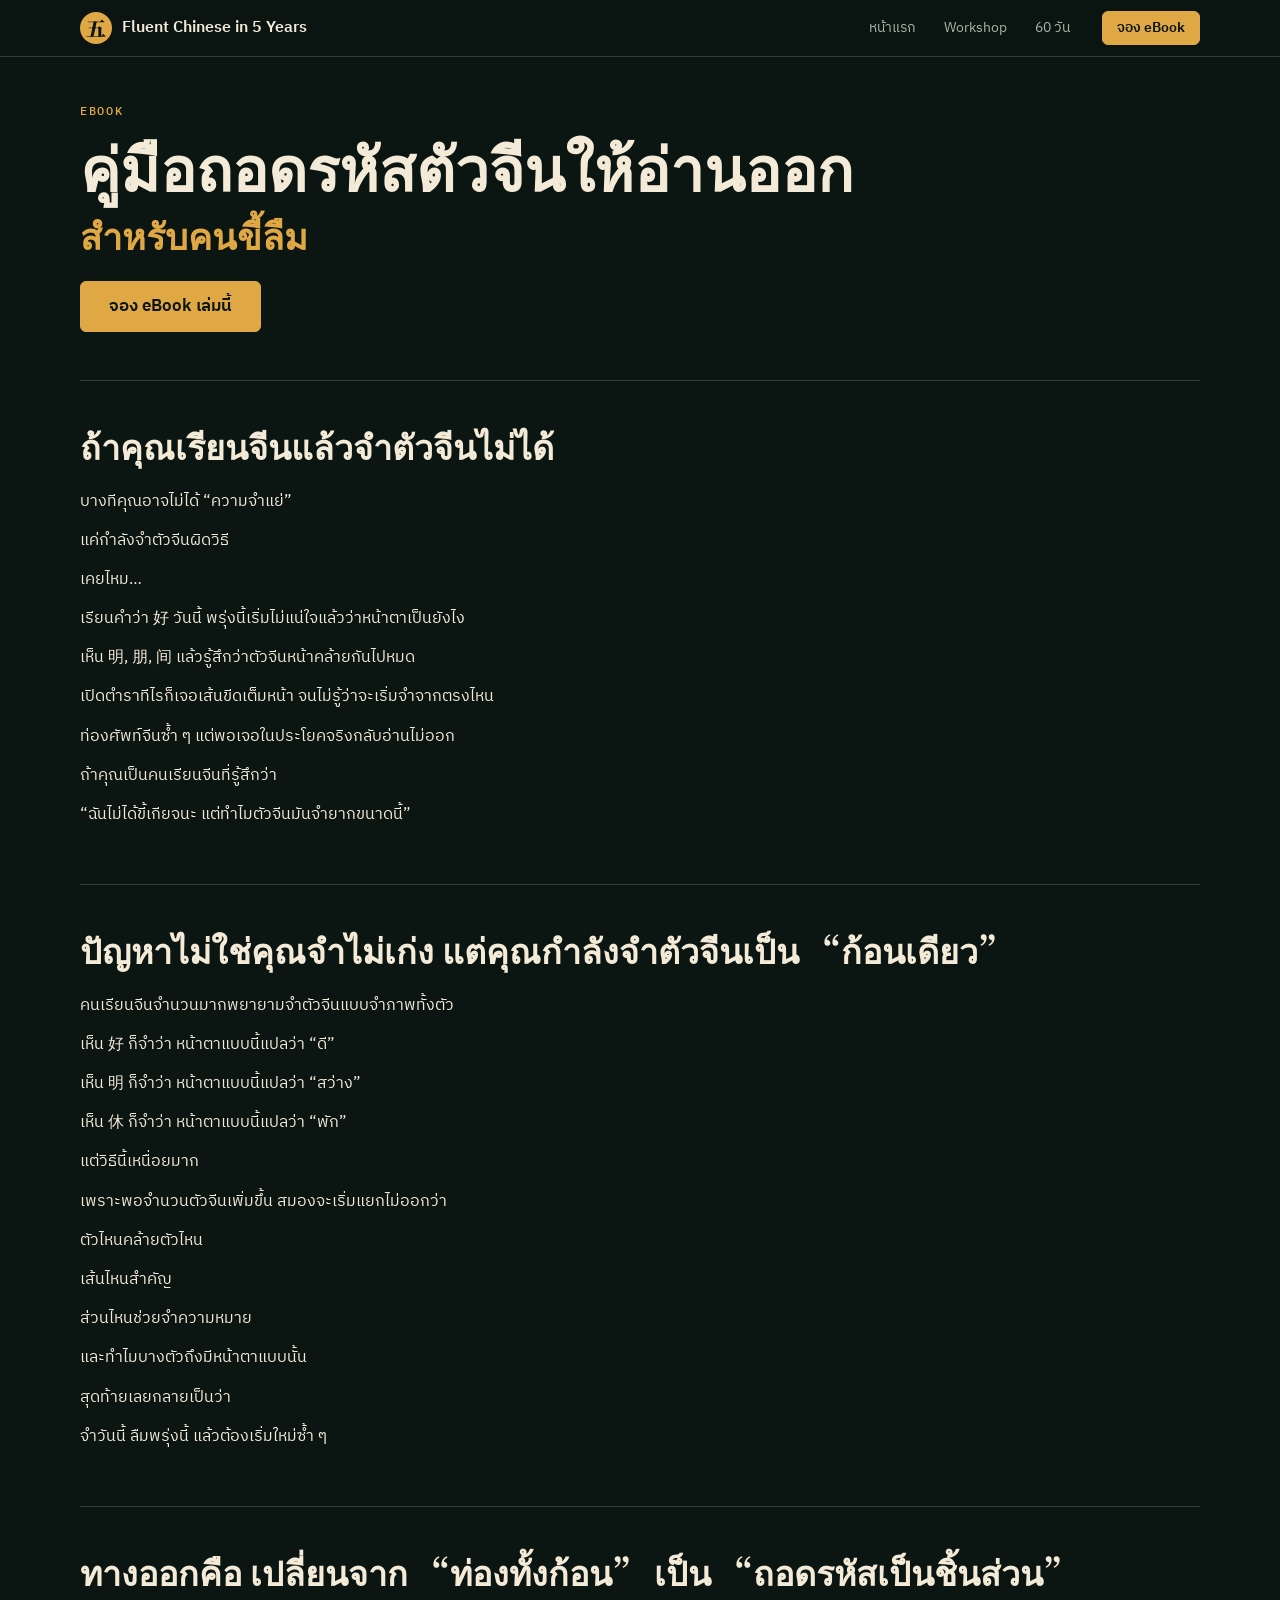
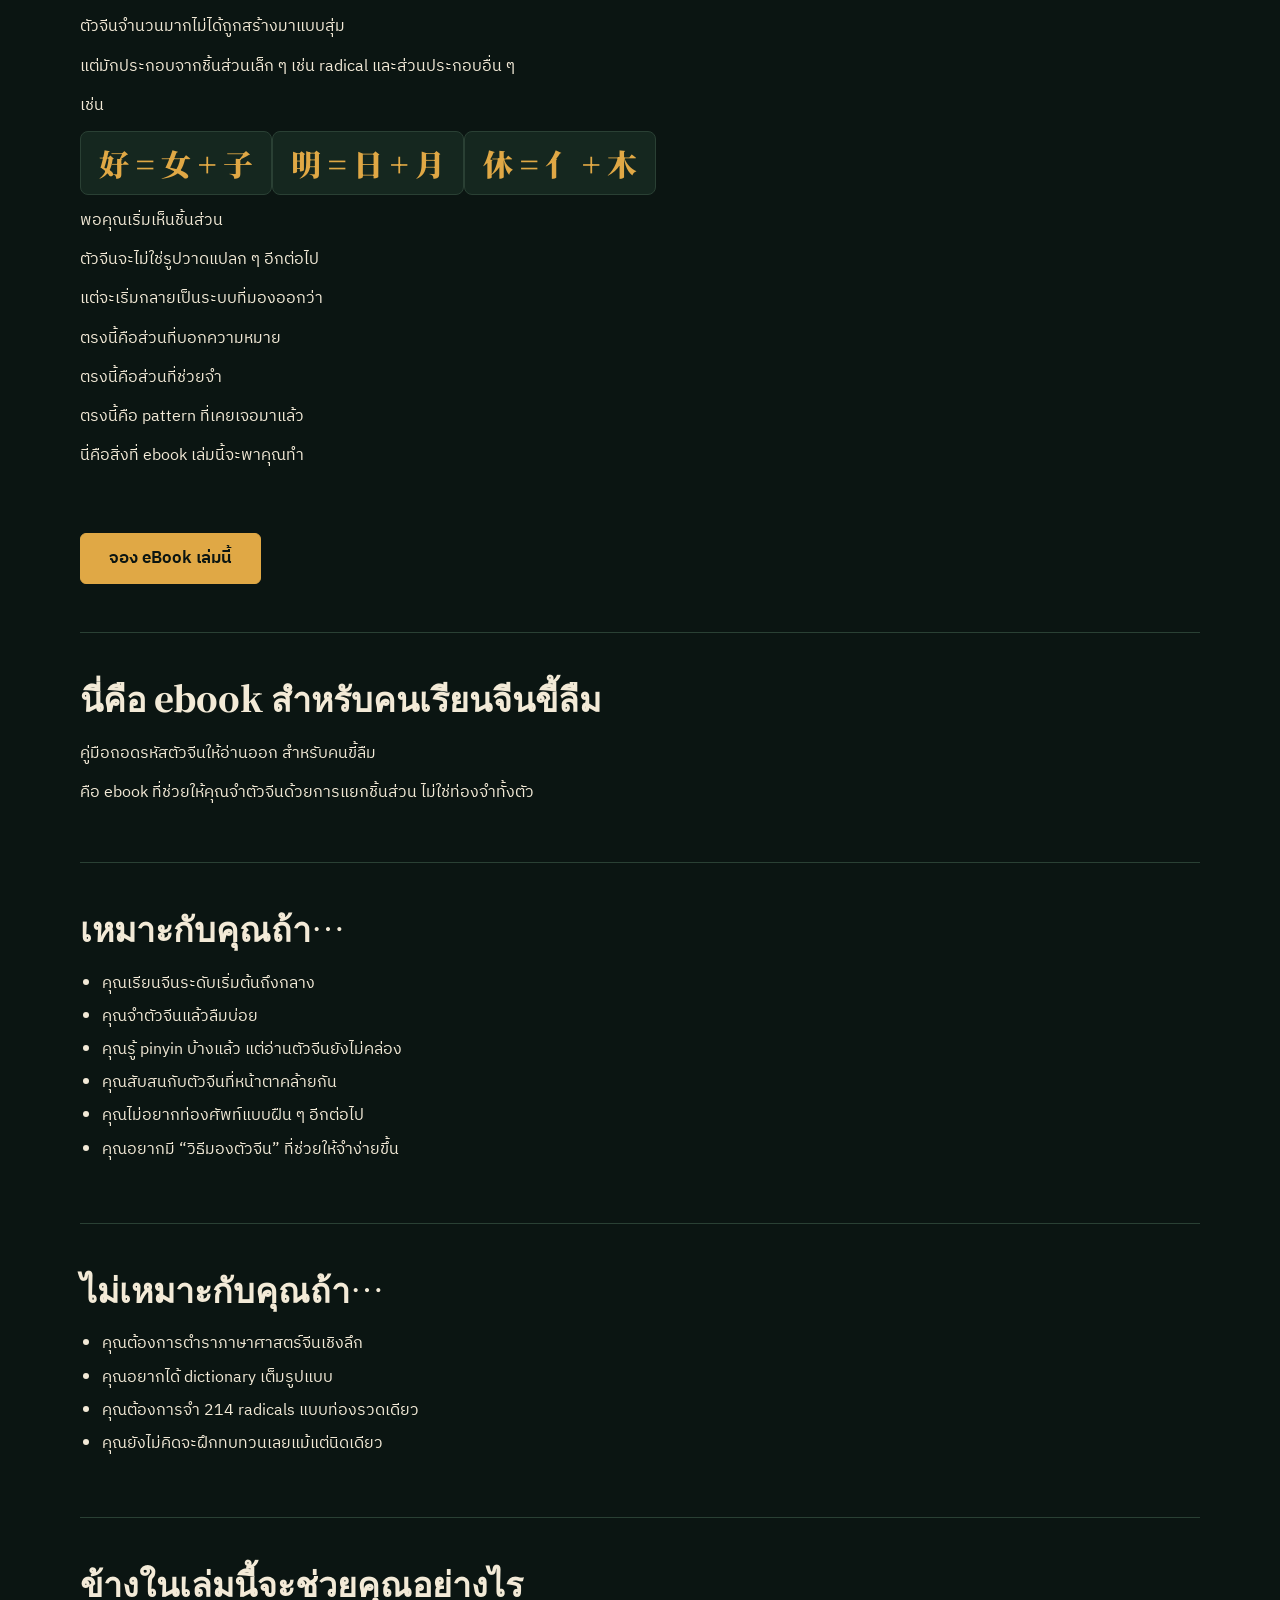
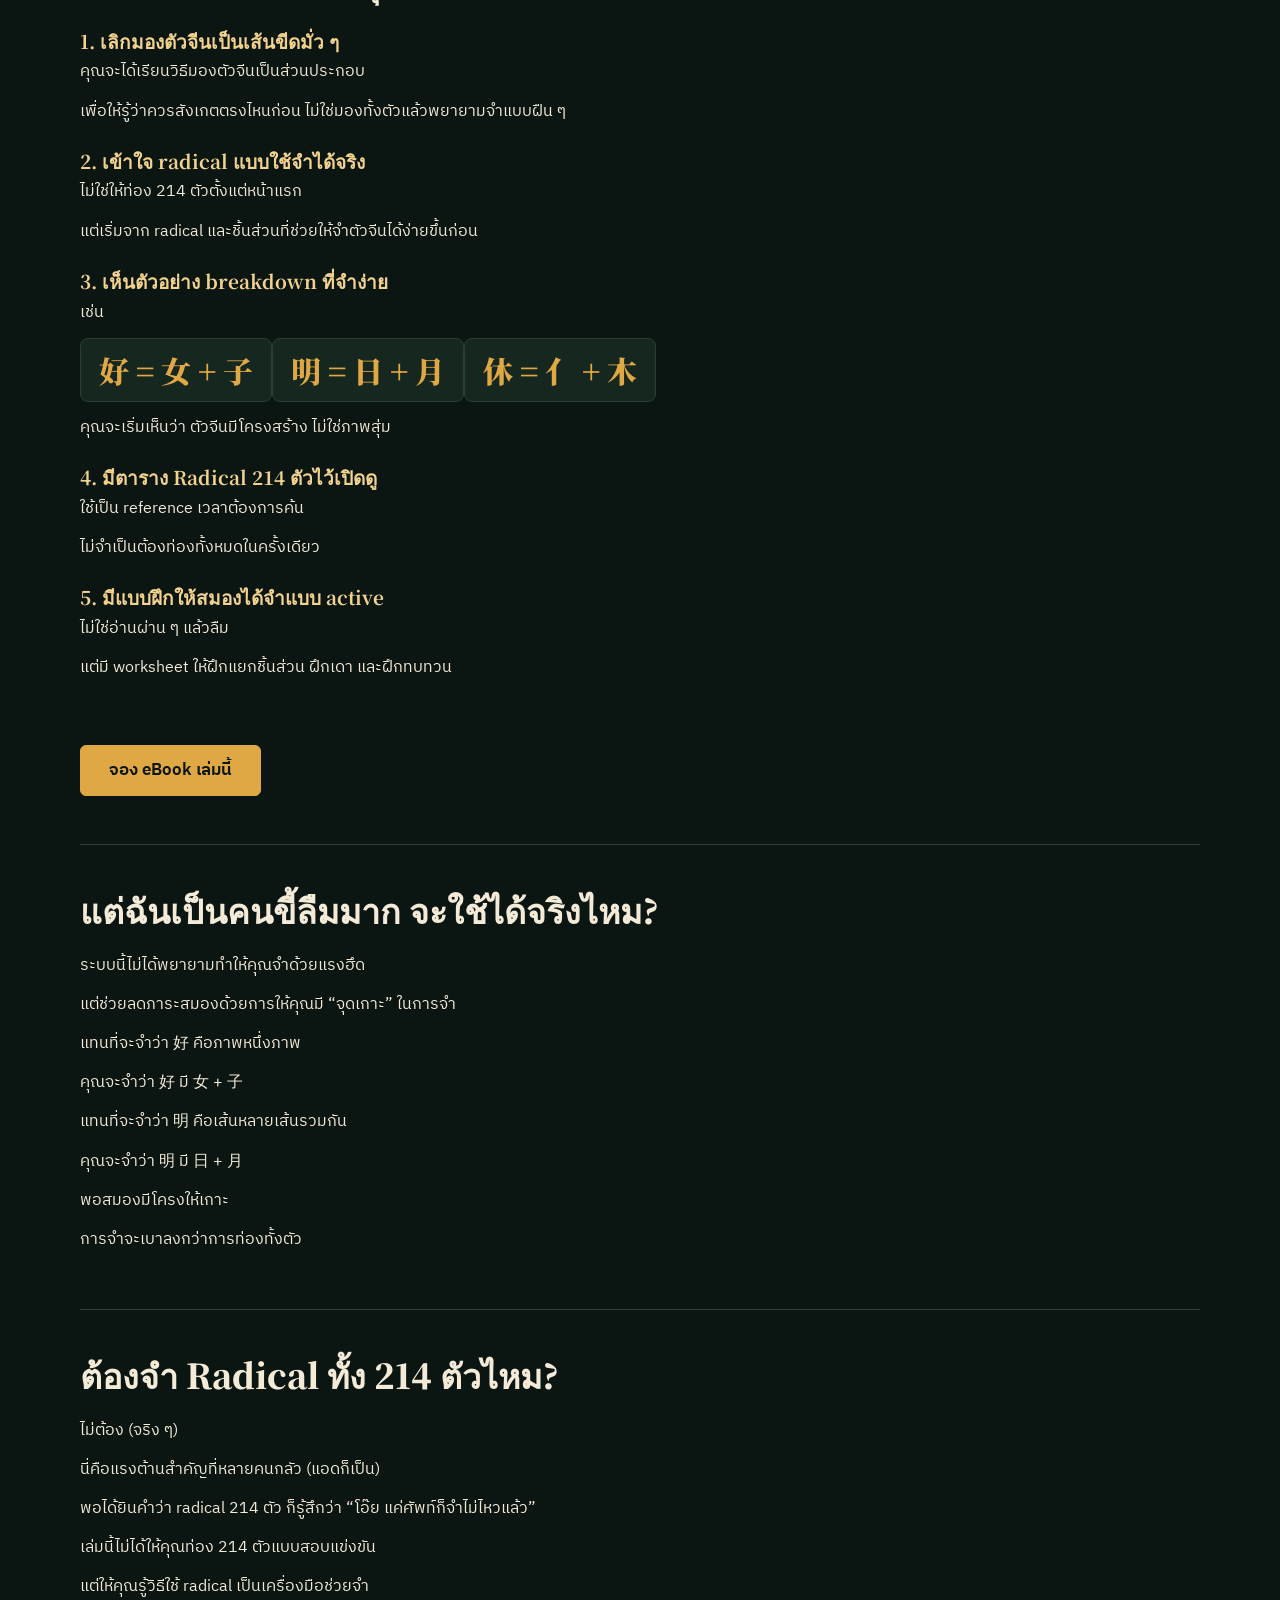
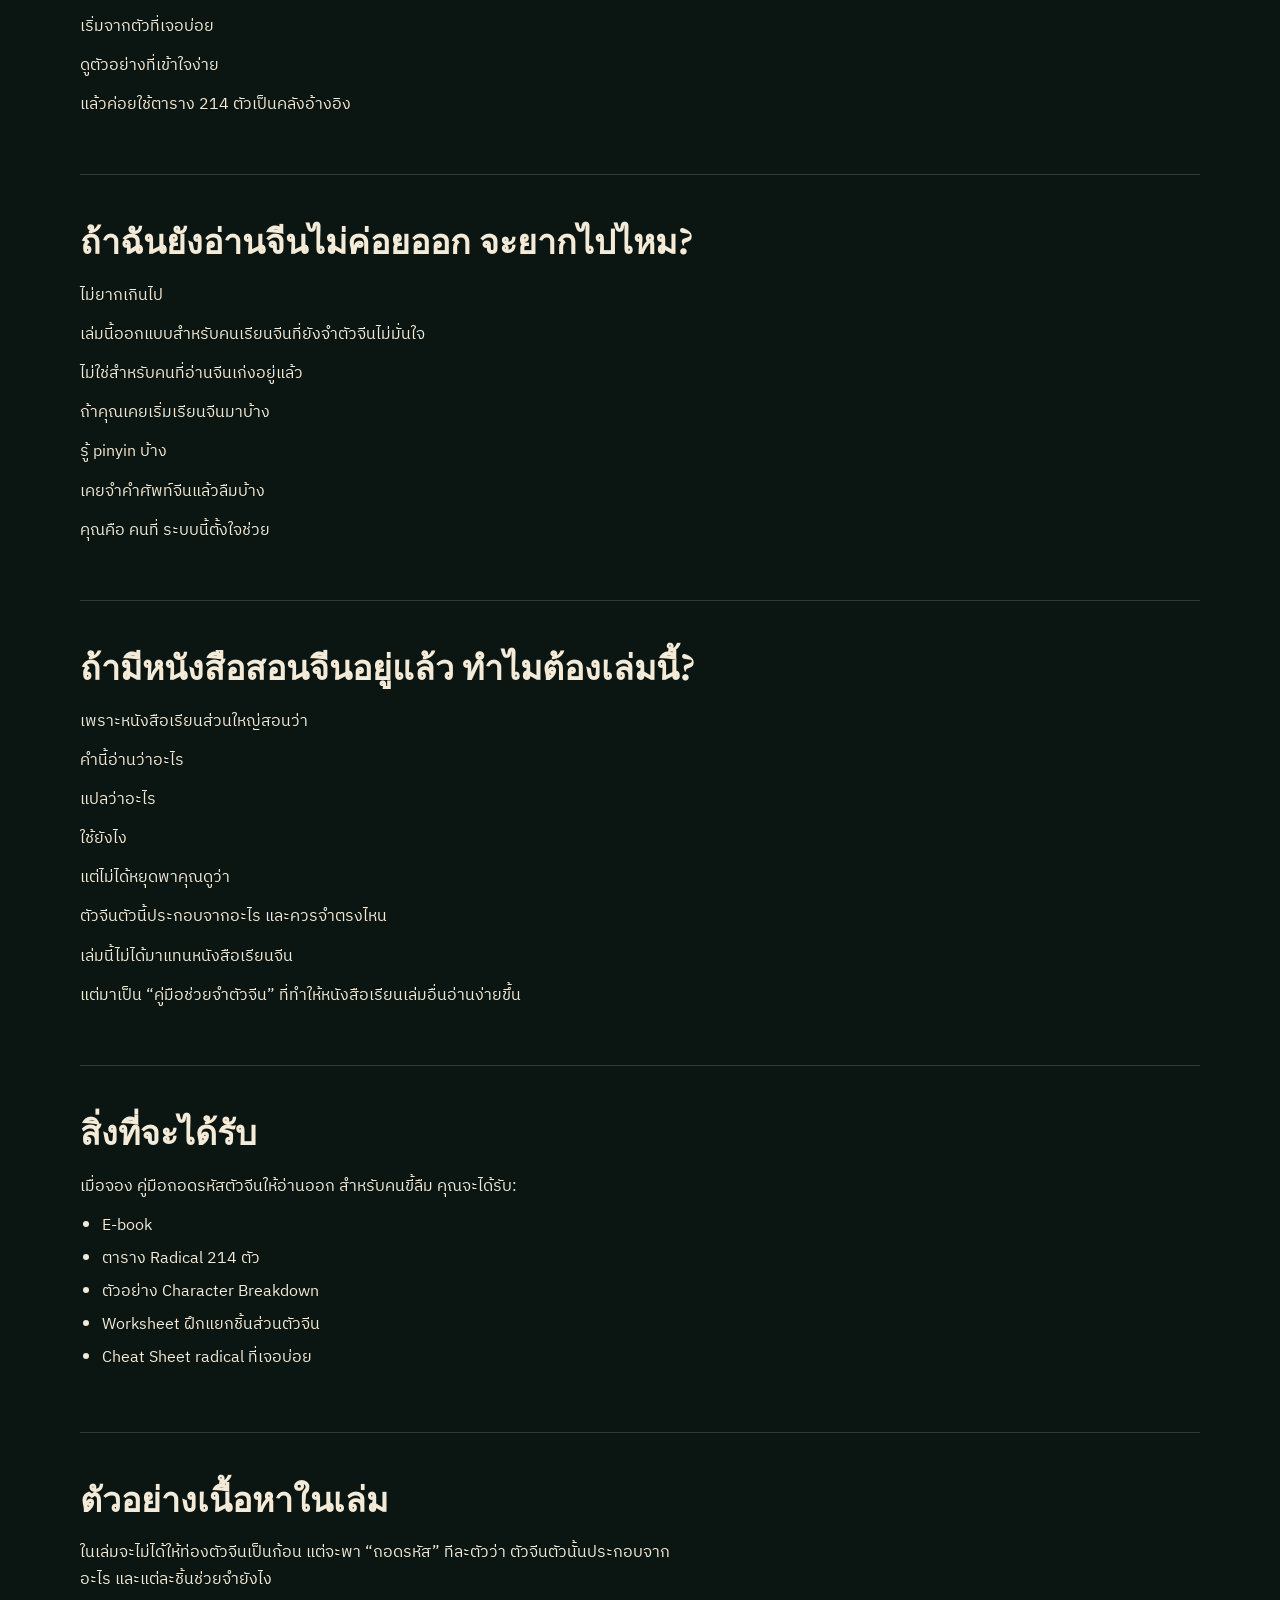
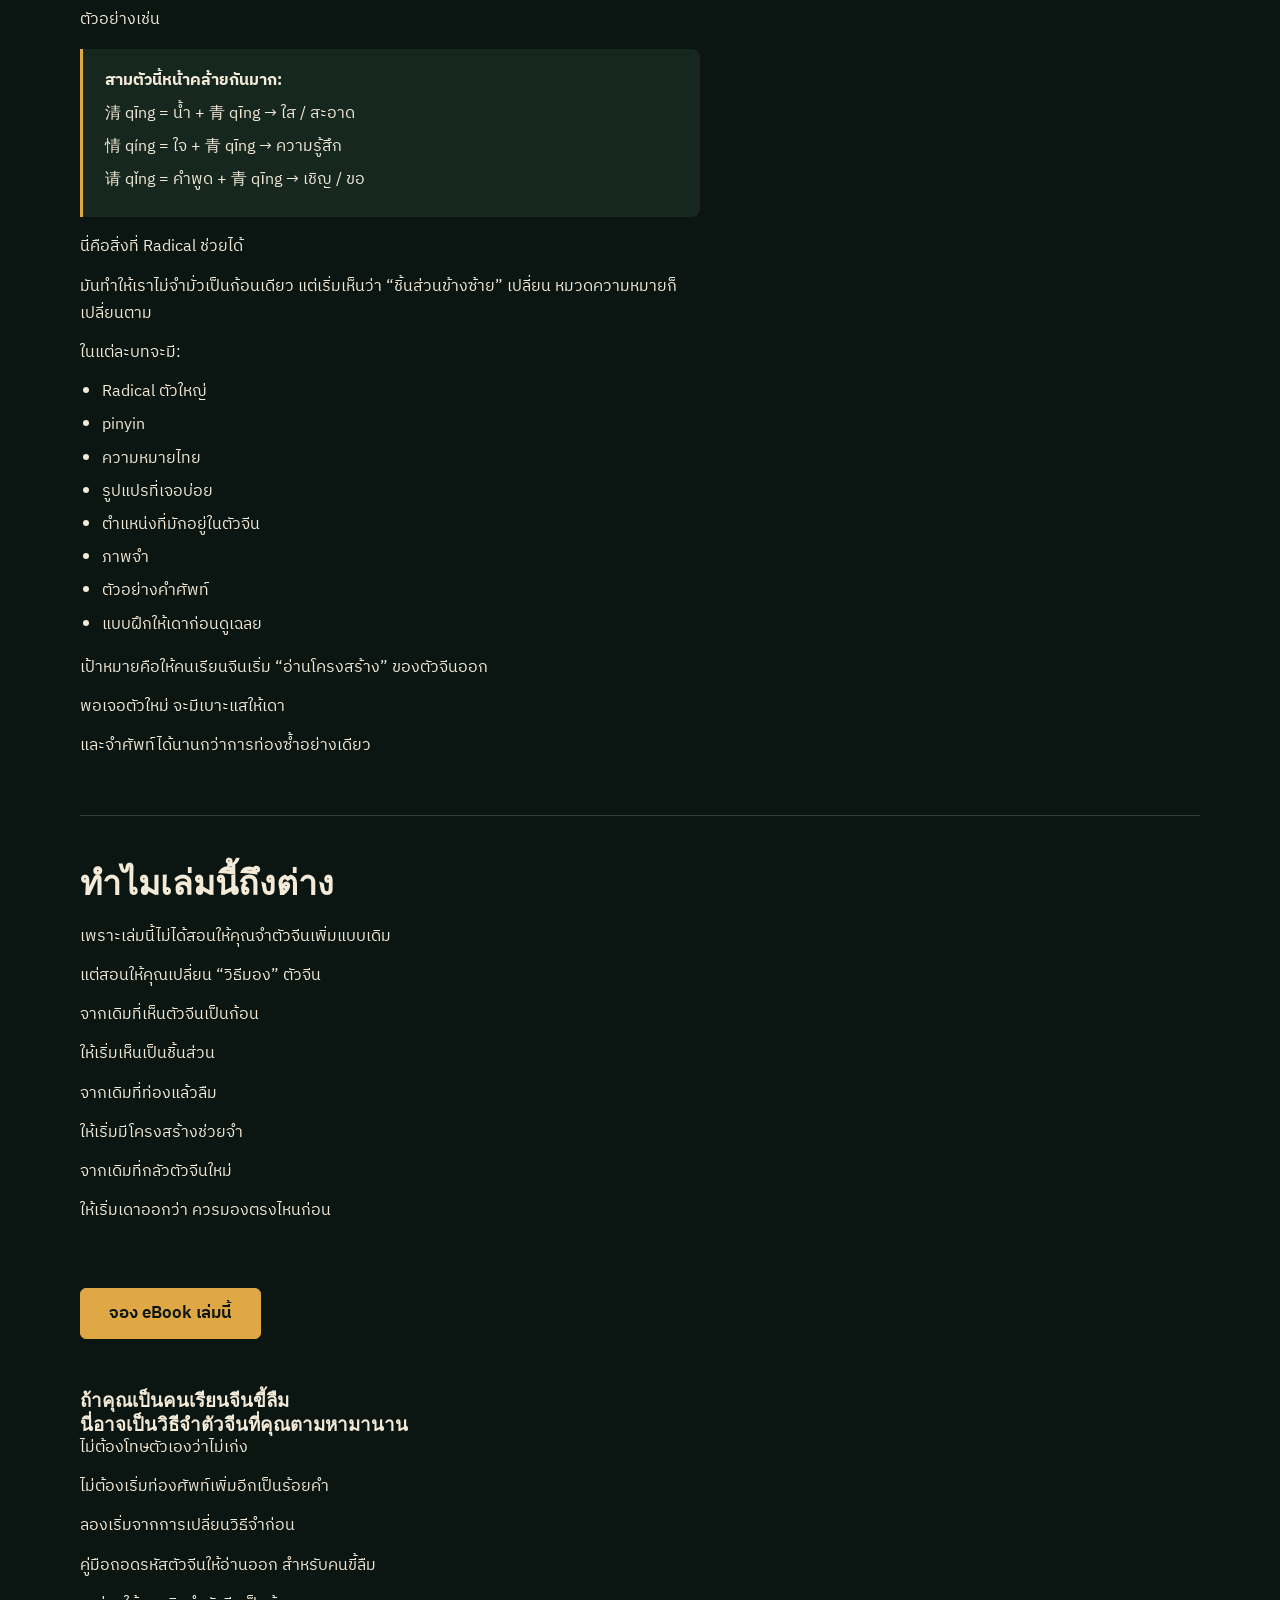
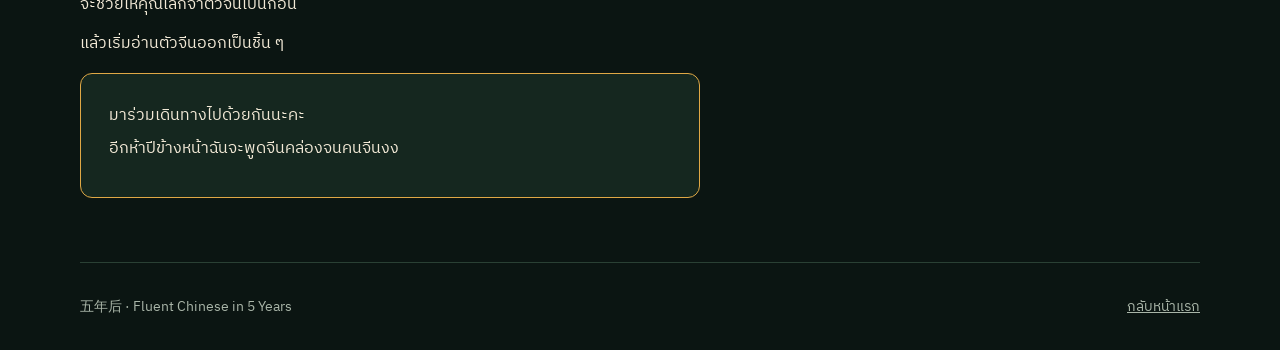
==== ebook.html @ 3a3f9cb1 "Add eBook landing page with Stripe CTA; share styles via assets/style.css Co-Authored-By: Claude Son" ====
<!doctype html>
<html lang="th">
<head>
<meta charset="utf-8">
<meta name="viewport" content="width=device-width,initial-scale=1,viewport-fit=cover">
<title>คู่มือถอดรหัสตัวจีนให้อ่านออก สำหรับคนขี้ลืม</title>
<meta name="description" content="eBook ที่ช่วยให้จำตัวจีนด้วยการแยกชิ้นส่วน ไม่ใช่ท่องจำทั้งตัว">
<link rel="stylesheet" href="https://fonts.googleapis.com/css2?family=Noto+Serif+SC:wght@600;900&family=IBM+Plex+Sans+Thai:wght@400;500;600&family=IBM+Plex+Mono:wght@500&display=swap">
<link rel="stylesheet" href="assets/style.css">
</head>
<body>
<nav><div class="wrap">
  <a class="logo" href="index.html"><b>五</b><span>Fluent Chinese in 5 Years</span></a>
  <div class="menu"><a href="index.html">หน้าแรก</a><a href="index.html#workshop">Workshop</a><a href="index.html#path">60 วัน</a></div>
  <a class="btn gold navbtn" href="https://buy.stripe.com/cNidRbb0v3Go1HVfo928801" target="_blank" rel="noopener">จอง eBook</a>
</div></nav>
<main class="wrap eb">
  <p class="eyebrow">eBook</p>
  <h1>คู่มือถอดรหัสตัวจีนให้อ่านออก<em>สำหรับคนขี้ลืม</em></h1>
  <div class="cta-row" style="padding-top:24px"><a class="btn gold" href="https://buy.stripe.com/cNidRbb0v3Go1HVfo928801" target="_blank" rel="noopener">จอง eBook เล่มนี้</a></div>
<section class="sec"><h2>ถ้าคุณเรียนจีนแล้วจำตัวจีนไม่ได้</h2><p>บางทีคุณอาจไม่ได้ “ความจำแย่”</p><p>แค่กำลังจำตัวจีนผิดวิธี</p><p>เคยไหม…</p><p>เรียนคำว่า 好 วันนี้ พรุ่งนี้เริ่มไม่แน่ใจแล้วว่าหน้าตาเป็นยังไง</p><p>เห็น 明, 朋, 间 แล้วรู้สึกว่าตัวจีนหน้าคล้ายกันไปหมด</p><p>เปิดตำราทีไรก็เจอเส้นขีดเต็มหน้า จนไม่รู้ว่าจะเริ่มจำจากตรงไหน</p><p>ท่องศัพท์จีนซ้ำ ๆ แต่พอเจอในประโยคจริงกลับอ่านไม่ออก</p><p>ถ้าคุณเป็นคนเรียนจีนที่รู้สึกว่า</p><p>“ฉันไม่ได้ขี้เกียจนะ แต่ทำไมตัวจีนมันจำยากขนาดนี้”</p></section><section class="sec"><h2>ปัญหาไม่ใช่คุณจำไม่เก่ง แต่คุณกำลังจำตัวจีนเป็น “ก้อนเดียว”</h2><p>คนเรียนจีนจำนวนมากพยายามจำตัวจีนแบบจำภาพทั้งตัว</p><p>เห็น 好 ก็จำว่า หน้าตาแบบนี้แปลว่า “ดี”</p><p>เห็น 明 ก็จำว่า หน้าตาแบบนี้แปลว่า “สว่าง”</p><p>เห็น 休 ก็จำว่า หน้าตาแบบนี้แปลว่า “พัก”</p><p>แต่วิธีนี้เหนื่อยมาก</p><p>เพราะพอจำนวนตัวจีนเพิ่มขึ้น สมองจะเริ่มแยกไม่ออกว่า</p><p>ตัวไหนคล้ายตัวไหน</p><p>เส้นไหนสำคัญ</p><p>ส่วนไหนช่วยจำความหมาย</p><p>และทำไมบางตัวถึงมีหน้าตาแบบนั้น</p><p>สุดท้ายเลยกลายเป็นว่า</p><p>จำวันนี้ ลืมพรุ่งนี้ แล้วต้องเริ่มใหม่ซ้ำ ๆ</p></section><section class="sec"><h2>ทางออกคือ เปลี่ยนจาก “ท่องทั้งก้อน” เป็น “ถอดรหัสเป็นชิ้นส่วน”</h2><p>ตัวจีนจำนวนมากไม่ได้ถูกสร้างมาแบบสุ่ม</p><p>แต่มักประกอบจากชิ้นส่วนเล็ก ๆ เช่น radical และส่วนประกอบอื่น ๆ</p><p>เช่น</p><p class="eq">好 = 女 + 子</p><p class="eq">明 = 日 + 月</p><p class="eq">休 = 亻 + 木</p><p>พอคุณเริ่มเห็นชิ้นส่วน</p><p>ตัวจีนจะไม่ใช่รูปวาดแปลก ๆ อีกต่อไป</p><p>แต่จะเริ่มกลายเป็นระบบที่มองออกว่า</p><p>ตรงนี้คือส่วนที่บอกความหมาย</p><p>ตรงนี้คือส่วนที่ช่วยจำ</p><p>ตรงนี้คือ pattern ที่เคยเจอมาแล้ว</p><p>นี่คือสิ่งที่ ebook เล่มนี้จะพาคุณทำ</p></section><div class="cta-row"><a class="btn gold" href="https://buy.stripe.com/cNidRbb0v3Go1HVfo928801" target="_blank" rel="noopener">จอง eBook เล่มนี้</a></div><section class="sec"><h2>นี่คือ ebook สำหรับคนเรียนจีนขี้ลืม</h2><p>คู่มือถอดรหัสตัวจีนให้อ่านออก สำหรับคนขี้ลืม</p><p>คือ ebook ที่ช่วยให้คุณจำตัวจีนด้วยการแยกชิ้นส่วน ไม่ใช่ท่องจำทั้งตัว</p></section><section class="sec"><h2>เหมาะกับคุณถ้า…</h2><ul><li>คุณเรียนจีนระดับเริ่มต้นถึงกลาง</li><li>คุณจำตัวจีนแล้วลืมบ่อย</li><li>คุณรู้ pinyin บ้างแล้ว แต่อ่านตัวจีนยังไม่คล่อง</li><li>คุณสับสนกับตัวจีนที่หน้าตาคล้ายกัน</li><li>คุณไม่อยากท่องศัพท์แบบฝืน ๆ อีกต่อไป</li><li>คุณอยากมี “วิธีมองตัวจีน” ที่ช่วยให้จำง่ายขึ้น</li></ul></section><section class="sec"><h2>ไม่เหมาะกับคุณถ้า…</h2><ul><li>คุณต้องการตำราภาษาศาสตร์จีนเชิงลึก</li><li>คุณอยากได้ dictionary เต็มรูปแบบ</li><li>คุณต้องการจำ 214 radicals แบบท่องรวดเดียว</li><li>คุณยังไม่คิดจะฝึกทบทวนเลยแม้แต่นิดเดียว</li></ul></section><section class="sec"><h2>ข้างในเล่มนี้จะช่วยคุณอย่างไร</h2><h3>1. เลิกมองตัวจีนเป็นเส้นขีดมั่ว ๆ</h3><p>คุณจะได้เรียนวิธีมองตัวจีนเป็นส่วนประกอบ</p><p>เพื่อให้รู้ว่าควรสังเกตตรงไหนก่อน ไม่ใช่มองทั้งตัวแล้วพยายามจำแบบฝืน ๆ</p><h3>2. เข้าใจ radical แบบใช้จำได้จริง</h3><p>ไม่ใช่ให้ท่อง 214 ตัวตั้งแต่หน้าแรก</p><p>แต่เริ่มจาก radical และชิ้นส่วนที่ช่วยให้จำตัวจีนได้ง่ายขึ้นก่อน</p><h3>3. เห็นตัวอย่าง breakdown ที่จำง่าย</h3><p>เช่น</p><p class="eq">好 = 女 + 子</p><p class="eq">明 = 日 + 月</p><p class="eq">休 = 亻 + 木</p><p>คุณจะเริ่มเห็นว่า ตัวจีนมีโครงสร้าง ไม่ใช่ภาพสุ่ม</p><h3>4. มีตาราง Radical 214 ตัวไว้เปิดดู</h3><p>ใช้เป็น reference เวลาต้องการค้น</p><p>ไม่จำเป็นต้องท่องทั้งหมดในครั้งเดียว</p><h3>5. มีแบบฝึกให้สมองได้จำแบบ active</h3><p>ไม่ใช่อ่านผ่าน ๆ แล้วลืม</p><p>แต่มี worksheet ให้ฝึกแยกชิ้นส่วน ฝึกเดา และฝึกทบทวน</p></section><div class="cta-row"><a class="btn gold" href="https://buy.stripe.com/cNidRbb0v3Go1HVfo928801" target="_blank" rel="noopener">จอง eBook เล่มนี้</a></div><section class="sec"><h2>แต่ฉันเป็นคนขี้ลืมมาก จะใช้ได้จริงไหม?</h2><p>ระบบนี้ไม่ได้พยายามทำให้คุณจำด้วยแรงฮึด</p><p>แต่ช่วยลดภาระสมองด้วยการให้คุณมี “จุดเกาะ” ในการจำ</p><p>แทนที่จะจำว่า 好 คือภาพหนึ่งภาพ</p><p>คุณจะจำว่า 好 มี 女 + 子</p><p>แทนที่จะจำว่า 明 คือเส้นหลายเส้นรวมกัน</p><p>คุณจะจำว่า 明 มี 日 + 月</p><p>พอสมองมีโครงให้เกาะ</p><p>การจำจะเบาลงกว่าการท่องทั้งตัว</p></section><section class="sec"><h2>ต้องจำ Radical ทั้ง 214 ตัวไหม?</h2><p>ไม่ต้อง (จริง ๆ)</p><p>นี่คือแรงต้านสำคัญที่หลายคนกลัว (แอดก็เป็น)</p><p>พอได้ยินคำว่า radical 214 ตัว ก็รู้สึกว่า “โอ๊ย แค่ศัพท์ก็จำไม่ไหวแล้ว”</p><p>เล่มนี้ไม่ได้ให้คุณท่อง 214 ตัวแบบสอบแข่งขัน</p><p>แต่ให้คุณรู้วิธีใช้ radical เป็นเครื่องมือช่วยจำ</p><p>เริ่มจากตัวที่เจอบ่อย</p><p>ดูตัวอย่างที่เข้าใจง่าย</p><p>แล้วค่อยใช้ตาราง 214 ตัวเป็นคลังอ้างอิง</p></section><section class="sec"><h2>ถ้าฉันยังอ่านจีนไม่ค่อยออก จะยากไปไหม?</h2><p>ไม่ยากเกินไป</p><p>เล่มนี้ออกแบบสำหรับคนเรียนจีนที่ยังจำตัวจีนไม่มั่นใจ</p><p>ไม่ใช่สำหรับคนที่อ่านจีนเก่งอยู่แล้ว</p><p>ถ้าคุณเคยเริ่มเรียนจีนมาบ้าง</p><p>รู้ pinyin บ้าง</p><p>เคยจำคำศัพท์จีนแล้วลืมบ้าง</p><p>คุณคือ คนที่ ระบบนี้ตั้งใจช่วย</p></section><section class="sec"><h2>ถ้ามีหนังสือสอนจีนอยู่แล้ว ทำไมต้องเล่มนี้?</h2><p>เพราะหนังสือเรียนส่วนใหญ่สอนว่า</p><p>คำนี้อ่านว่าอะไร</p><p>แปลว่าอะไร</p><p>ใช้ยังไง</p><p>แต่ไม่ได้หยุดพาคุณดูว่า</p><p>ตัวจีนตัวนี้ประกอบจากอะไร และควรจำตรงไหน</p><p>เล่มนี้ไม่ได้มาแทนหนังสือเรียนจีน</p><p>แต่มาเป็น “คู่มือช่วยจำตัวจีน” ที่ทำให้หนังสือเรียนเล่มอื่นอ่านง่ายขึ้น</p></section><section class="sec"><h2>สิ่งที่จะได้รับ</h2><p>เมื่อจอง คู่มือถอดรหัสตัวจีนให้อ่านออก สำหรับคนขี้ลืม คุณจะได้รับ:</p><ul><li>E-book </li><li>ตาราง Radical 214 ตัว</li><li>ตัวอย่าง Character Breakdown</li><li>Worksheet ฝึกแยกชิ้นส่วนตัวจีน</li><li>Cheat Sheet radical ที่เจอบ่อย</li></ul></section><section class="sec"><h2>ตัวอย่างเนื้อหาในเล่ม</h2><p>ในเล่มจะไม่ได้ให้ท่องตัวจีนเป็นก้อน แต่จะพา “ถอดรหัส” ทีละตัวว่า ตัวจีนตัวนั้นประกอบจากอะไร และแต่ละชิ้นช่วยจำยังไง</p><p>ตัวอย่างเช่น</p><blockquote><p><b>สามตัวนี้หน้าคล้ายกันมาก: </b></p><p>清 qīng = น้ำ + 青 qīng → ใส / สะอาด</p><p>情 qíng = ใจ + 青 qīng → ความรู้สึก</p><p>请 qǐng = คำพูด + 青 qīng → เชิญ / ขอ</p></blockquote><p>นี่คือสิ่งที่ Radical ช่วยได้</p><p>มันทำให้เราไม่จำมั่วเป็นก้อนเดียว แต่เริ่มเห็นว่า “ชิ้นส่วนข้างซ้าย” เปลี่ยน หมวดความหมายก็เปลี่ยนตาม</p><p>ในแต่ละบทจะมี:</p><ul><li>Radical ตัวใหญ่</li><li>pinyin</li><li>ความหมายไทย</li><li>รูปแปรที่เจอบ่อย</li><li>ตำแหน่งที่มักอยู่ในตัวจีน</li><li>ภาพจำ</li><li>ตัวอย่างคำศัพท์</li><li>แบบฝึกให้เดาก่อนดูเฉลย</li></ul><p>เป้าหมายคือให้คนเรียนจีนเริ่ม “อ่านโครงสร้าง” ของตัวจีนออก</p><p>พอเจอตัวใหม่ จะมีเบาะแสให้เดา</p><p>และจำศัพท์ได้นานกว่าการท่องซ้ำอย่างเดียว</p></section><section class="sec"><h2>ทำไมเล่มนี้ถึงต่าง</h2><p>เพราะเล่มนี้ไม่ได้สอนให้คุณจำตัวจีนเพิ่มแบบเดิม</p><p>แต่สอนให้คุณเปลี่ยน “วิธีมอง” ตัวจีน</p><p>จากเดิมที่เห็นตัวจีนเป็นก้อน</p><p>ให้เริ่มเห็นเป็นชิ้นส่วน</p><p>จากเดิมที่ท่องแล้วลืม</p><p>ให้เริ่มมีโครงสร้างช่วยจำ</p><p>จากเดิมที่กลัวตัวจีนใหม่</p><p>ให้เริ่มเดาออกว่า ควรมองตรงไหนก่อน</p></section><div class="cta-row"><a class="btn gold" href="https://buy.stripe.com/cNidRbb0v3Go1HVfo928801" target="_blank" rel="noopener">จอง eBook เล่มนี้</a></div><h3>ถ้าคุณเป็นคนเรียนจีนขี้ลืม</h3><h3>นี่อาจเป็นวิธีจำตัวจีนที่คุณตามหามานาน</h3><p>ไม่ต้องโทษตัวเองว่าไม่เก่ง</p><p>ไม่ต้องเริ่มท่องศัพท์เพิ่มอีกเป็นร้อยคำ</p><p>ลองเริ่มจากการเปลี่ยนวิธีจำก่อน</p><p>คู่มือถอดรหัสตัวจีนให้อ่านออก สำหรับคนขี้ลืม</p><p>จะช่วยให้คุณเลิกจำตัวจีนเป็นก้อน</p><p>แล้วเริ่มอ่านตัวจีนออกเป็นชิ้น ๆ</p><div class="end"><p>มาร่วมเดินทางไปด้วยกันนะคะ</p><p>อีกห้าปีข้างหน้าฉันจะพูดจีนคล่องจนคนจีนงง</p></div>
</main>
<div class="wrap"><footer>
  <span>五年后 · Fluent Chinese in 5 Years</span>
  <span><a href="index.html">กลับหน้าแรก</a></span>
</footer></div>
</body>
</html>
---- assets/style.css ----
/* Layout: dark study-room site. Sticky nav, hero with live-session card, then announcements, schedule, 60-day path, daily recaps, community, site map. */
:root{
  --ink:#0b1512; --ink-2:#112019; --panel:#15271f; --line:#2a4034;
  --gold:#e0a845; --gold-soft:#f1d28f; --paper:#f3ead7; --mute:#a9b5a8; --red:#d4553f;
  --f-han:'Noto Serif SC','Songti SC','STSong',serif;
  --f-body:'IBM Plex Sans Thai','Noto Sans Thai',system-ui,sans-serif;
  --f-mono:'IBM Plex Mono',ui-monospace,monospace;
  color-scheme:dark;
}
*{box-sizing:border-box}
html{scroll-behavior:smooth}
body{margin:0;background:var(--ink);color:var(--paper);font:400 16px/1.7 var(--f-body);
  padding-left:max(16px,env(safe-area-inset-left,0px));padding-right:max(16px,env(safe-area-inset-right,0px));padding-block:0}
a{color:inherit}
.wrap{max-width:1120px;margin:0 auto}
:focus-visible{outline:2px solid var(--gold);outline-offset:3px}
h1,h2,h3{font-family:var(--f-han);margin:0;text-wrap:balance;line-height:1.25}
h2{font-size:clamp(26px,4vw,38px);font-weight:900}
.eyebrow{font:500 12px/1 var(--f-mono);letter-spacing:.14em;text-transform:uppercase;color:var(--gold);margin:0 0 12px}
section{padding-block:72px;scroll-margin-top:64px}
.lead{color:var(--mute);max-width:60ch;margin:10px 0 0}

/* nav */
nav{position:sticky;top:env(safe-area-inset-top,0px);z-index:20;background:rgba(11,21,18,.92);backdrop-filter:blur(8px);
  margin-inline:calc(-1 * max(16px,env(safe-area-inset-left,0px)));padding-inline:max(16px,env(safe-area-inset-left,0px));border-bottom:1px solid var(--line)}
body::before{content:"";position:fixed;inset:0 0 auto;height:env(safe-area-inset-top,0px);background:var(--ink);z-index:30}
nav .wrap{display:flex;align-items:center;gap:20px;height:56px}
.logo{display:flex;align-items:center;gap:10px;text-decoration:none;font-weight:600}
.logo b{font:900 20px/1 var(--f-han);color:var(--ink);background:var(--gold);width:32px;height:32px;display:grid;place-items:center;border-radius:50%}
.menu{display:flex;gap:4px;margin-left:auto;overflow-x:auto;scrollbar-width:none}
.menu a{padding:8px 12px;text-decoration:none;color:var(--mute);font-size:14px;white-space:nowrap;border-radius:6px}
.menu a:hover{color:var(--paper);background:var(--panel)}
.btn{display:inline-flex;align-items:center;gap:8px;padding:12px 20px;border-radius:6px;font:600 15px/1 var(--f-body);text-decoration:none;border:1px solid var(--gold);cursor:pointer}
.btn.gold{background:var(--gold);color:var(--ink)}
.btn.gold:hover{background:var(--gold-soft)}
.btn.ghost{background:transparent;color:var(--gold)}
.btn.ghost:hover{background:rgba(224,168,69,.12)}
@media(max-width:720px){.logo span{display:none}}

/* hero */
.hero{padding-block:40px 64px}
.banner{position:relative;border-radius:10px;overflow:hidden;border:1px solid var(--line);aspect-ratio:2.43;background:var(--ink-2)}
.banner img{width:100%;height:100%;object-fit:cover;display:block}
.hero-grid{display:grid;grid-template-columns:1.25fr 1fr;gap:40px;margin-top:40px;align-items:start}
.hero h1{font-size:clamp(30px,5vw,52px);font-weight:900}
.hero h1 em{font-style:normal;color:var(--gold)}
.hero p{color:var(--mute);margin:16px 0 28px;max-width:52ch}
.cta{display:flex;gap:12px;flex-wrap:wrap}
.next{background:var(--panel);border:1px solid var(--line);border-radius:10px;padding:24px;min-width:0}
.next .live{display:inline-flex;align-items:center;gap:8px;font:500 12px/1 var(--f-mono);letter-spacing:.1em;color:var(--gold)}
.dot{width:8px;height:8px;border-radius:50%;background:var(--red);box-shadow:0 0 0 0 rgba(212,85,63,.6);animation:pulse 2s infinite}
@keyframes pulse{70%{box-shadow:0 0 0 8px rgba(212,85,63,0)}100%{box-shadow:0 0 0 0 rgba(212,85,63,0)}}
.next h3{font-size:22px;margin:14px 0 4px}
.next .when{color:var(--mute);font-size:14px}
.count{display:flex;gap:10px;margin:20px 0}
.count div{flex:1;background:var(--ink);border:1px solid var(--line);border-radius:6px;padding:10px 0;text-align:center}
.count b{display:block;font:500 26px/1.1 var(--f-mono);font-variant-numeric:tabular-nums;color:var(--gold-soft)}
.count small{font-size:12px;color:var(--mute)}
.next .btn{width:100%;justify-content:center}
@media(max-width:860px){.hero-grid{grid-template-columns:1fr}}

/* progress ribbon */
.ribbon{border-block:1px solid var(--line);background:var(--ink-2);margin-inline:calc(-1 * max(16px,env(safe-area-inset-left,0px)));padding-inline:max(16px,env(safe-area-inset-left,0px))}
.ribbon .wrap{display:grid;grid-template-columns:repeat(4,1fr);gap:24px;padding-block:28px}
.ribbon b{display:block;font:900 34px/1.1 var(--f-han);color:var(--gold)}
.ribbon span{font-size:14px;color:var(--mute)}
@media(max-width:720px){.ribbon .wrap{grid-template-columns:repeat(2,1fr)}}

/* announcements */
.ann{display:grid;gap:0;margin-top:28px;border-top:1px solid var(--line)}
.ann a{display:grid;grid-template-columns:96px 1fr auto;gap:16px;align-items:baseline;padding:18px 4px;border-bottom:1px solid var(--line);text-decoration:none}
.ann a:hover{background:var(--panel)}
.ann time{font:500 13px/1 var(--f-mono);color:var(--mute)}
.tag{font:500 11px/1 var(--f-mono);letter-spacing:.08em;padding:5px 8px;border:1px solid var(--line);border-radius:4px;color:var(--gold)}
.tag.hot{background:var(--red);border-color:var(--red);color:#fff}
.ann p{margin:0;min-width:0}
.ann p small{display:block;color:var(--mute);font-size:14px}
@media(max-width:620px){.ann a{grid-template-columns:1fr auto}.ann time{grid-column:1/-1}}

/* schedule */
.sched{display:grid;grid-template-columns:1fr 1fr;gap:32px;margin-top:32px}
.week{display:grid;grid-template-columns:repeat(7,1fr);gap:6px}
.week div{border:1px solid var(--line);border-radius:6px;padding:10px 4px;text-align:center;min-height:88px;background:var(--ink-2);min-width:0}
.week div span{font:500 11px/1 var(--f-mono);color:var(--mute);display:block}
.week div.on{background:var(--panel);border-color:var(--gold)}
.week div.on i{display:block;font:normal 600 13px/1.3 var(--f-body);color:var(--gold-soft);margin-top:10px}
.week div.on small{font-size:11px;color:var(--mute)}
.list{list-style:none;margin:0;padding:0;display:grid;gap:12px}
.list li{display:flex;gap:16px;background:var(--panel);border:1px solid var(--line);border-radius:8px;padding:16px;align-items:center}
.list .d{font:900 28px/1 var(--f-han);color:var(--gold);min-width:54px;text-align:center}
.list .d small{display:block;font:500 11px/1 var(--f-mono);color:var(--mute);margin-top:4px}
.list .t{flex:1;min-width:0}
.list .t b{display:block}
.list .t span{font-size:14px;color:var(--mute)}
.note{font-size:13px;color:var(--mute);margin-top:16px}
@media(max-width:860px){.sched{grid-template-columns:1fr}}

/* path */
.phases{display:grid;grid-template-columns:repeat(3,1fr);gap:16px;margin-top:32px}
.phase{background:var(--panel);border:1px solid var(--line);border-radius:10px;padding:22px;min-width:0}
.phase .han{font:900 40px/1 var(--f-han);color:var(--gold)}
.phase h3{font-size:19px;margin:12px 0 6px}
.phase p{margin:0;color:var(--mute);font-size:14px}
.phase .bar{height:6px;background:var(--ink);border-radius:3px;margin-top:18px;overflow:hidden}
.phase .bar i{display:block;height:100%;background:var(--gold)}
.phase small{font:500 12px/1 var(--f-mono);color:var(--mute);display:block;margin-top:8px}
.days{display:grid;grid-template-columns:repeat(auto-fill,minmax(40px,1fr));gap:6px;margin-top:28px}
.days a{aspect-ratio:1;display:grid;place-items:center;border:1px solid var(--line);border-radius:6px;font:500 13px/1 var(--f-mono);text-decoration:none;color:var(--mute);font-variant-numeric:tabular-nums}
.days a.done{background:var(--panel);color:var(--paper)}
.days a.today{background:var(--gold);color:var(--ink);border-color:var(--gold);font-weight:700}
.days a.todo{opacity:.45}
@media(max-width:760px){.phases{grid-template-columns:1fr}}

/* recaps */
.recaps{display:grid;grid-template-columns:repeat(4,1fr);gap:16px;margin-top:32px}
.recap{display:block;text-decoration:none;border:1px solid var(--line);border-radius:8px;overflow:hidden;background:var(--panel);min-width:0}
.recap img{display:block;width:100%;aspect-ratio:1;object-fit:cover}
.recap div{padding:12px 14px}
.recap b{display:block;font:500 12px/1 var(--f-mono);color:var(--gold);letter-spacing:.08em}
.recap span{font-size:14px;color:var(--mute)}
.recap:hover{border-color:var(--gold)}
@media(max-width:900px){.recaps{grid-template-columns:repeat(2,1fr)}}

/* community */
.comm{display:grid;grid-template-columns:1.2fr 1fr;gap:32px;align-items:center;background:var(--panel);border:1px solid var(--line);border-radius:12px;padding:36px}
.comm ul{margin:16px 0 0;padding-left:20px;color:var(--mute)}
.comm .big{font:900 clamp(60px,12vw,120px)/1 var(--f-han);color:var(--gold);text-align:center;opacity:.9}
@media(max-width:760px){.comm{grid-template-columns:1fr;padding:24px}}

/* sitemap */
.map{display:grid;grid-template-columns:repeat(auto-fit,minmax(220px,1fr));gap:16px;margin-top:28px}
.map div{border:1px dashed var(--line);border-radius:8px;padding:18px;min-width:0}
.map code{font:500 12px/1 var(--f-mono);color:var(--gold)}
.map h3{font:600 17px/1.3 var(--f-body);margin:8px 0 6px}
.map p{margin:0;font-size:14px;color:var(--mute)}
footer{border-top:1px solid var(--line);padding-block:32px;color:var(--mute);font-size:14px;display:flex;gap:16px;flex-wrap:wrap;justify-content:space-between}
.mark{display:inline-block;font:500 11px/1 var(--f-mono);letter-spacing:.08em;border:1px solid var(--line);color:var(--mute);padding:4px 8px;border-radius:4px;margin-left:8px;vertical-align:middle}
@media(prefers-reduced-motion:reduce){.dot{animation:none}html{scroll-behavior:auto}}

/* workshop */
.wsgrid{display:grid;grid-template-columns:1fr 1fr;gap:24px;margin-top:32px}
.wscard{background:var(--panel);border:1px solid var(--gold);border-radius:12px;padding:28px;min-width:0}
.runs{display:grid;gap:12px}
.run{display:grid;grid-template-columns:auto 1fr auto;gap:16px;align-items:center;border:1px solid var(--line);border-radius:8px;padding:14px 16px;background:var(--ink)}
.run b{font:900 22px/1 var(--f-han);color:var(--gold)}
.run span{font-size:14px;line-height:1.5}
.run.gone{opacity:.5}
.price{margin:20px 0 4px;font-size:20px;font-weight:600}
.price s{font-size:14px;color:var(--mute);font-weight:400}
.price small{font-size:12px;color:var(--mute);font-weight:400}
.get{list-style:none;margin:0;padding:0;display:grid;gap:0;border-top:1px solid var(--line)}
.get li{padding:12px 0 12px 28px;border-bottom:1px solid var(--line);position:relative;color:var(--mute);font-size:14px}
.get li::before{content:"✓";position:absolute;left:4px;color:var(--gold)}
.get b{display:block;color:var(--paper);font-size:16px;font-weight:600}
.ebook{display:grid;grid-template-columns:auto 1fr auto;gap:24px;align-items:center;margin-top:24px;border:1px dashed var(--gold);border-radius:12px;padding:24px 28px}
.ebook .han{font:900 56px/1 var(--f-han);color:var(--gold)}
.ebook h3{font-size:19px}
.ebook p{margin:6px 0 0;color:var(--mute);font-size:14px;max-width:56ch}
@media(max-width:860px){.wsgrid{grid-template-columns:1fr}.ebook{grid-template-columns:1fr}}
/* lessons */
.lessons{list-style:none;margin:32px 0 0;padding:0;border-top:1px solid var(--line);display:grid;grid-template-columns:1fr 1fr;column-gap:32px}
.lessons a{display:grid;grid-template-columns:36px 1fr auto;gap:12px;padding:14px 4px;border-bottom:1px solid var(--line);text-decoration:none;align-items:baseline;font-size:15px}
.lessons a:hover{background:var(--panel)}
.lessons .n{font:500 13px/1 var(--f-mono);color:var(--gold)}
.lessons i{font-style:normal;font-size:12px;color:var(--mute);white-space:nowrap}
@media(max-width:760px){.lessons{grid-template-columns:1fr}}
.probs{list-style:none;margin:28px 0 0;padding:0;display:grid;grid-template-columns:repeat(3,1fr);gap:16px}
.probs li{background:var(--panel);border:1px solid var(--line);border-radius:10px;padding:22px;min-width:0}
.probs i{display:grid;place-items:center;width:40px;height:40px;border:2px solid var(--gold);border-radius:50%;font:900 20px/1 var(--f-han);font-style:normal;color:var(--gold);margin-bottom:14px}
@media(max-width:760px){.probs{grid-template-columns:1fr}}
.navbtn{padding:9px 14px;font-size:14px;white-space:nowrap}
@media(max-width:560px){.navbtn{display:none}}

/* ebook page */
.eb{padding-block:48px}
.eb h1{font-size:clamp(34px,6vw,60px);font-weight:900}
.eb h1 em{font-style:normal;color:var(--gold);display:block;font-size:.6em;margin-top:8px}
.eb .sec{padding-block:44px;border-top:1px solid var(--line)}
.eb .sec h2{font-size:clamp(24px,3.6vw,34px);margin-bottom:20px}
.eb .sec h3{font-size:19px;margin:24px 0 6px;color:var(--gold-soft)}
.eb p{margin:0 0 12px;max-width:62ch}
.eb ul{margin:0 0 16px;padding-left:22px;max-width:62ch}
.eb li{margin-bottom:6px}
.eb .sec.nest{margin-top:8px}
.eq{font:900 clamp(22px,4vw,30px)/1.4 var(--f-han);color:var(--gold);background:var(--panel);border:1px solid var(--line);border-radius:8px;padding:10px 18px;display:inline-block;margin:4px 0 12px}
.eb blockquote{margin:16px 0;padding:18px 22px;background:var(--panel);border-left:3px solid var(--gold);border-radius:0 8px 8px 0;max-width:62ch}
.eb blockquote p{margin:0 0 6px}
.eb .sub{margin-left:20px;padding-left:20px;border-left:1px dashed var(--line)}
.cta-row{padding-block:8px 48px}
.cta-row .btn{font-size:17px;padding:16px 28px}
.end{background:var(--panel);border:1px solid var(--gold);border-radius:12px;padding:28px;max-width:62ch;margin:16px 0}
.end p{margin:0 0 6px}
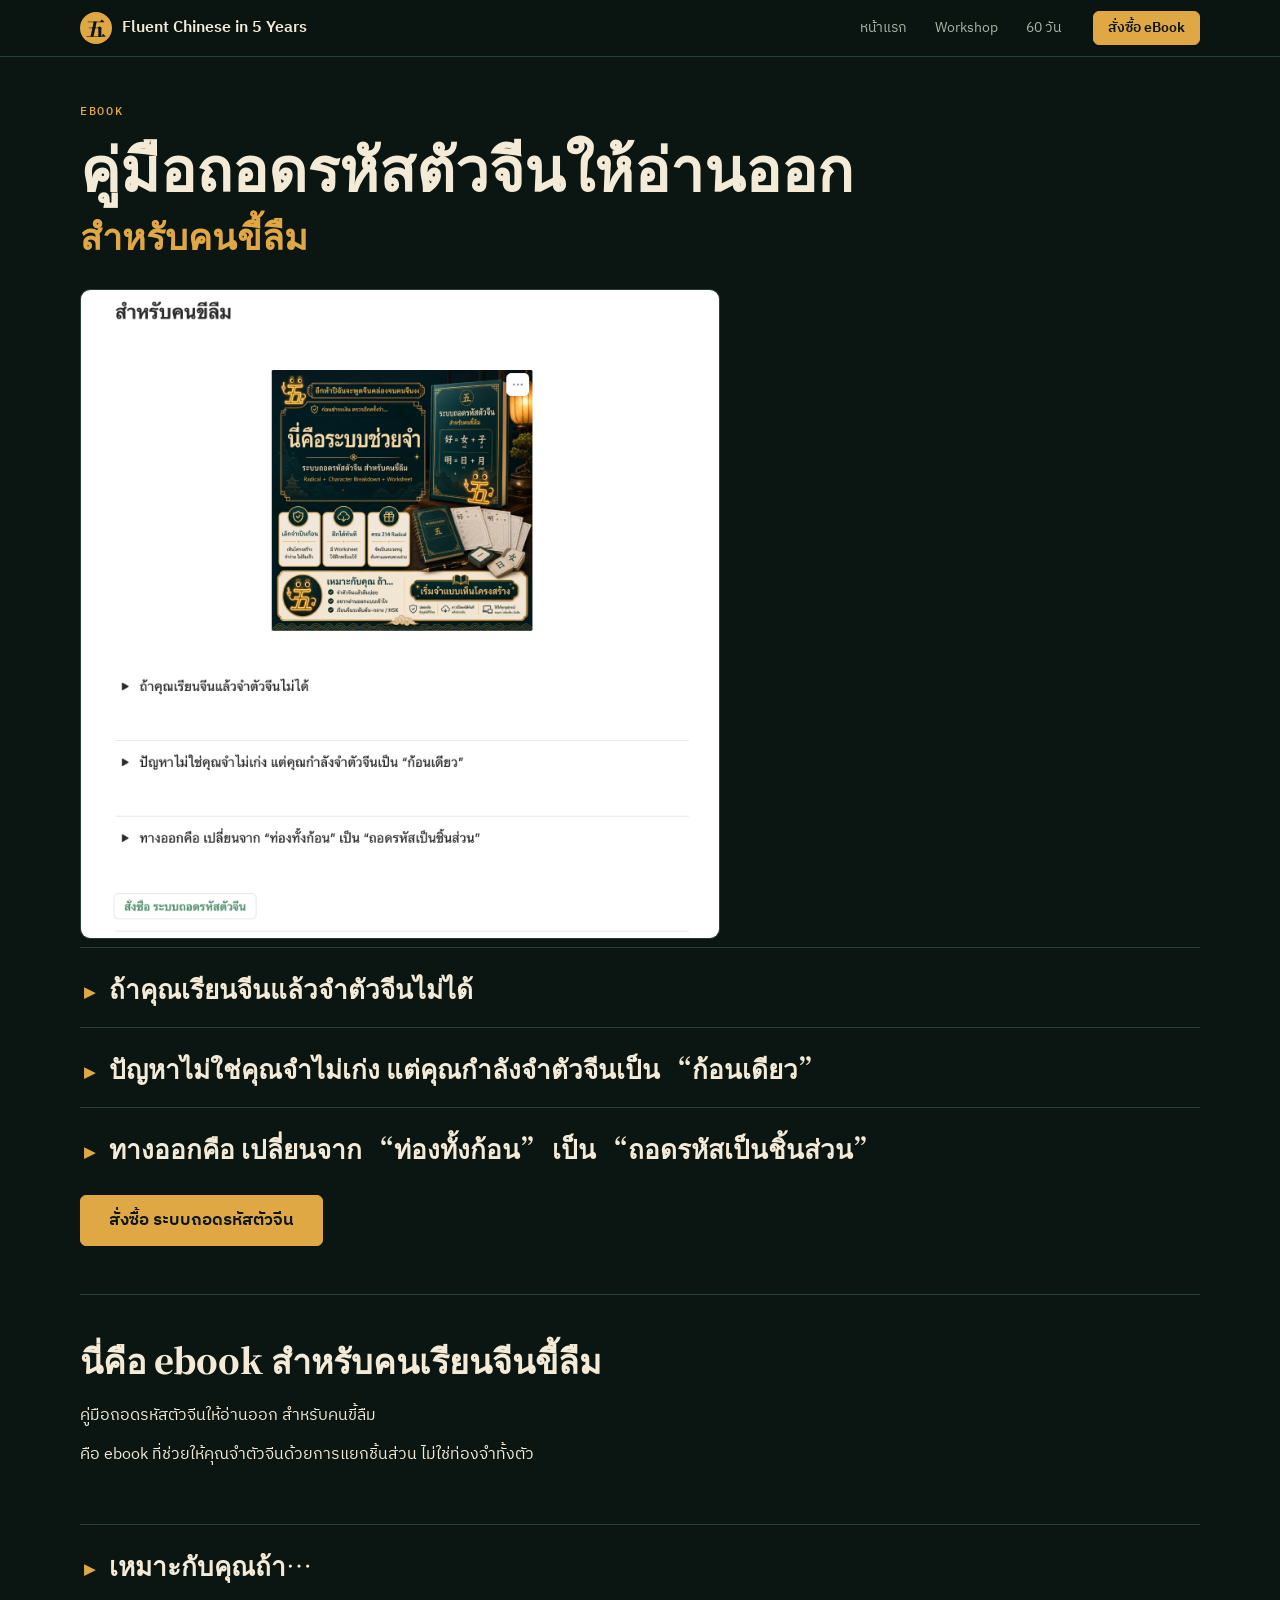
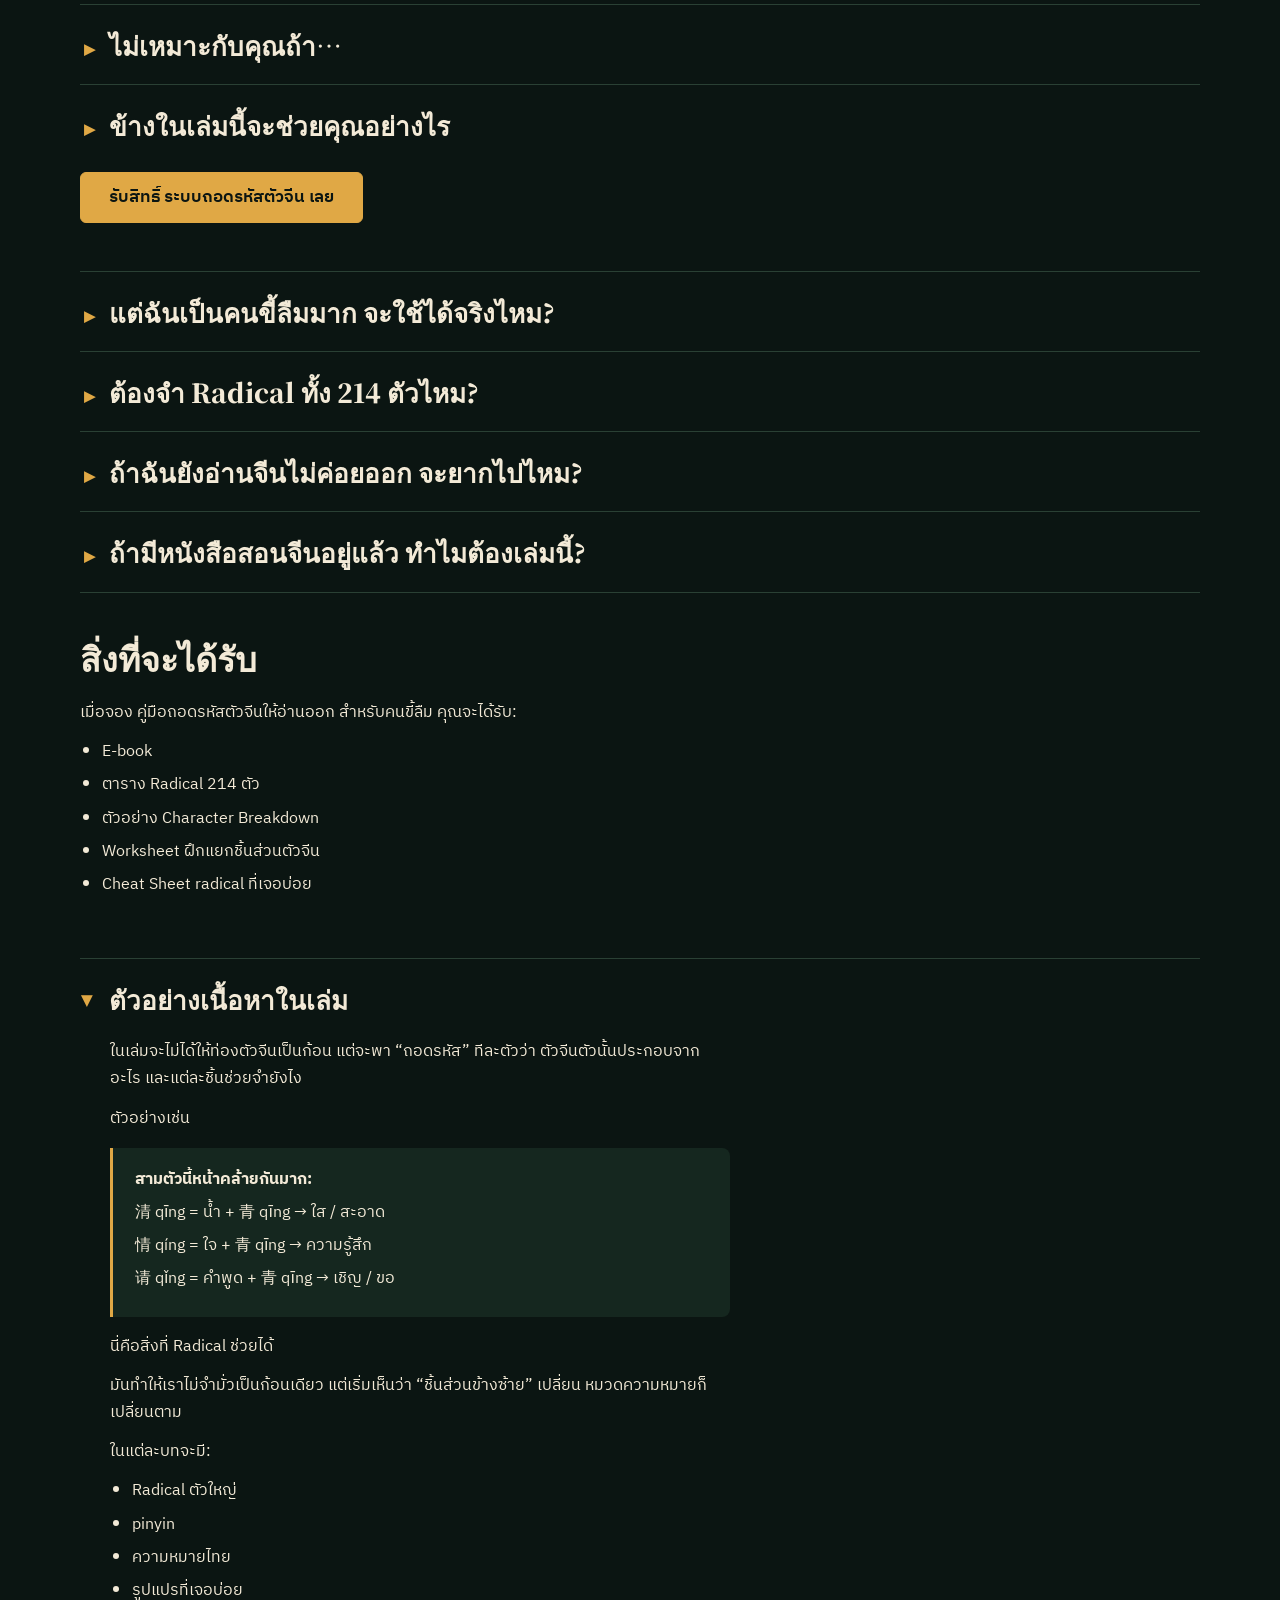
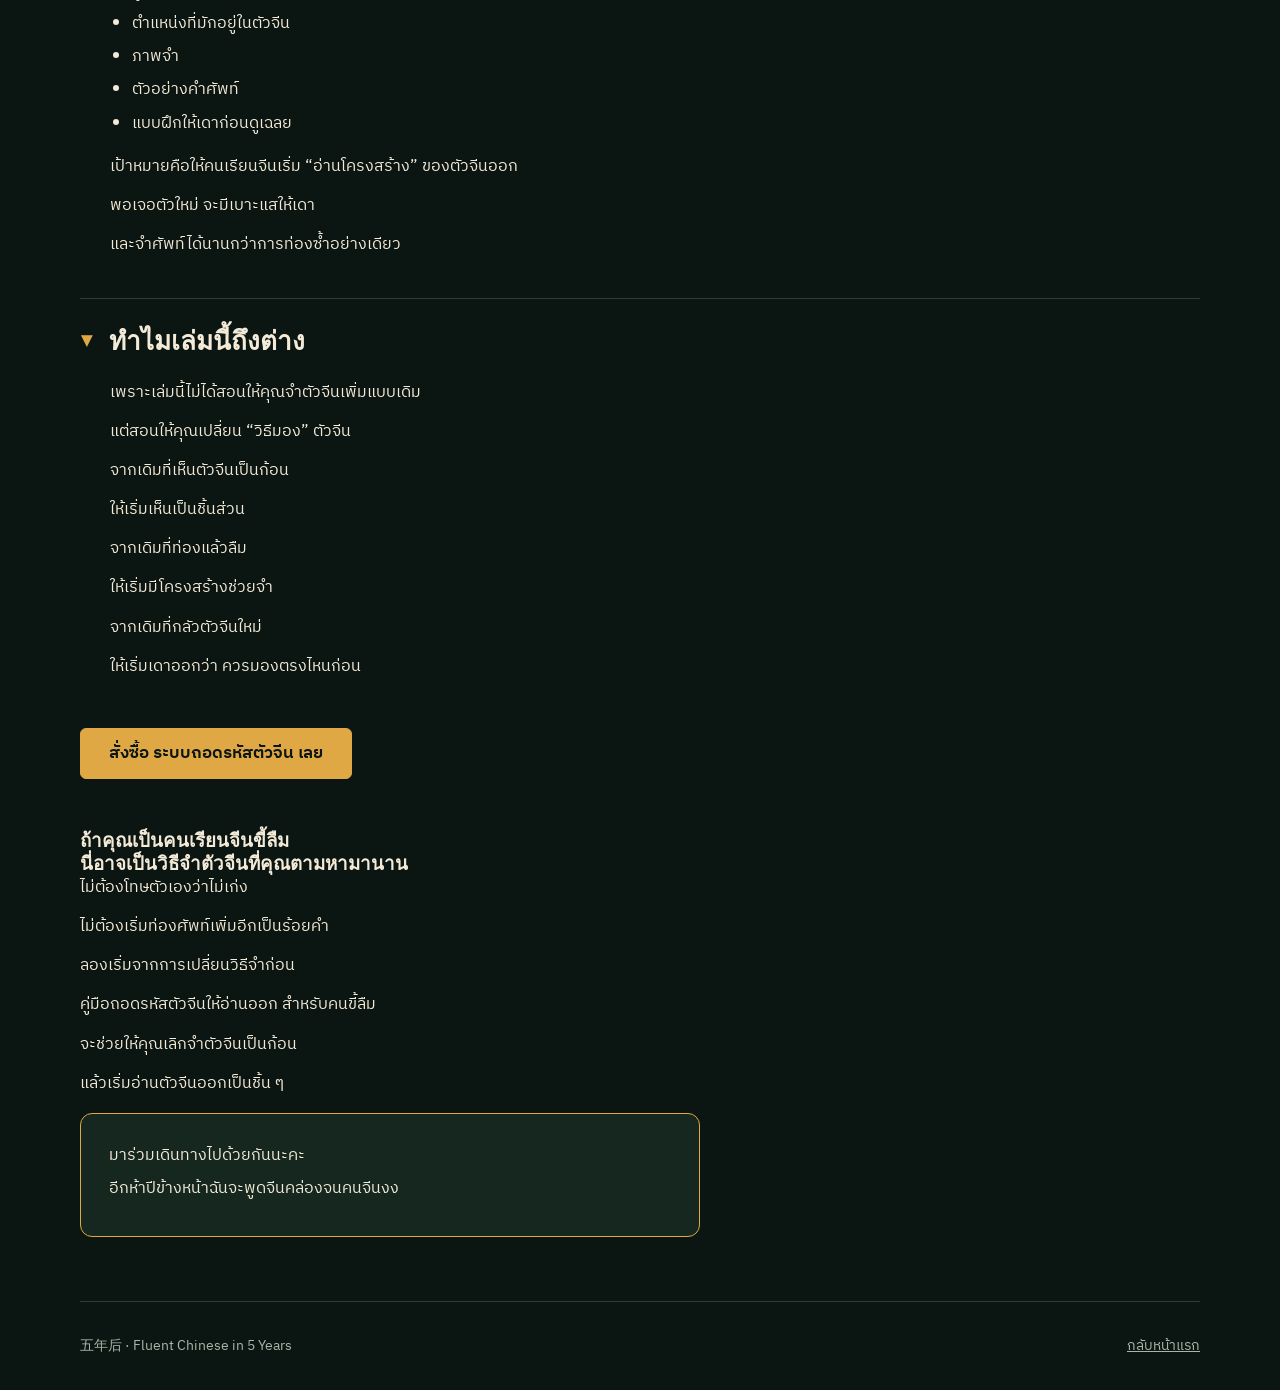
==== commit d05e1d17: "eBook page: Notion-style collapsible toggles, cover image, original CTA labels Co-Authored-By: Claud" ====
--- a/ebook.html
+++ b/ebook.html
@@ -12,13 +12,13 @@
 <nav><div class="wrap">
   <a class="logo" href="index.html"><b>五</b><span>Fluent Chinese in 5 Years</span></a>
   <div class="menu"><a href="index.html">หน้าแรก</a><a href="index.html#workshop">Workshop</a><a href="index.html#path">60 วัน</a></div>
-  <a class="btn gold navbtn" href="https://buy.stripe.com/cNidRbb0v3Go1HVfo928801" target="_blank" rel="noopener">จอง eBook</a>
+  <a class="btn gold navbtn" href="https://buy.stripe.com/cNidRbb0v3Go1HVfo928801" target="_blank" rel="noopener">สั่งซื้อ eBook</a>
 </div></nav>
 <main class="wrap eb">
   <p class="eyebrow">eBook</p>
   <h1>คู่มือถอดรหัสตัวจีนให้อ่านออก<em>สำหรับคนขี้ลืม</em></h1>
-  <div class="cta-row" style="padding-top:24px"><a class="btn gold" href="https://buy.stripe.com/cNidRbb0v3Go1HVfo928801" target="_blank" rel="noopener">จอง eBook เล่มนี้</a></div>
-<section class="sec"><h2>ถ้าคุณเรียนจีนแล้วจำตัวจีนไม่ได้</h2><p>บางทีคุณอาจไม่ได้ “ความจำแย่”</p><p>แค่กำลังจำตัวจีนผิดวิธี</p><p>เคยไหม…</p><p>เรียนคำว่า 好 วันนี้ พรุ่งนี้เริ่มไม่แน่ใจแล้วว่าหน้าตาเป็นยังไง</p><p>เห็น 明, 朋, 间 แล้วรู้สึกว่าตัวจีนหน้าคล้ายกันไปหมด</p><p>เปิดตำราทีไรก็เจอเส้นขีดเต็มหน้า จนไม่รู้ว่าจะเริ่มจำจากตรงไหน</p><p>ท่องศัพท์จีนซ้ำ ๆ แต่พอเจอในประโยคจริงกลับอ่านไม่ออก</p><p>ถ้าคุณเป็นคนเรียนจีนที่รู้สึกว่า</p><p>“ฉันไม่ได้ขี้เกียจนะ แต่ทำไมตัวจีนมันจำยากขนาดนี้”</p></section><section class="sec"><h2>ปัญหาไม่ใช่คุณจำไม่เก่ง แต่คุณกำลังจำตัวจีนเป็น “ก้อนเดียว”</h2><p>คนเรียนจีนจำนวนมากพยายามจำตัวจีนแบบจำภาพทั้งตัว</p><p>เห็น 好 ก็จำว่า หน้าตาแบบนี้แปลว่า “ดี”</p><p>เห็น 明 ก็จำว่า หน้าตาแบบนี้แปลว่า “สว่าง”</p><p>เห็น 休 ก็จำว่า หน้าตาแบบนี้แปลว่า “พัก”</p><p>แต่วิธีนี้เหนื่อยมาก</p><p>เพราะพอจำนวนตัวจีนเพิ่มขึ้น สมองจะเริ่มแยกไม่ออกว่า</p><p>ตัวไหนคล้ายตัวไหน</p><p>เส้นไหนสำคัญ</p><p>ส่วนไหนช่วยจำความหมาย</p><p>และทำไมบางตัวถึงมีหน้าตาแบบนั้น</p><p>สุดท้ายเลยกลายเป็นว่า</p><p>จำวันนี้ ลืมพรุ่งนี้ แล้วต้องเริ่มใหม่ซ้ำ ๆ</p></section><section class="sec"><h2>ทางออกคือ เปลี่ยนจาก “ท่องทั้งก้อน” เป็น “ถอดรหัสเป็นชิ้นส่วน”</h2><p>ตัวจีนจำนวนมากไม่ได้ถูกสร้างมาแบบสุ่ม</p><p>แต่มักประกอบจากชิ้นส่วนเล็ก ๆ เช่น radical และส่วนประกอบอื่น ๆ</p><p>เช่น</p><p class="eq">好 = 女 + 子</p><p class="eq">明 = 日 + 月</p><p class="eq">休 = 亻 + 木</p><p>พอคุณเริ่มเห็นชิ้นส่วน</p><p>ตัวจีนจะไม่ใช่รูปวาดแปลก ๆ อีกต่อไป</p><p>แต่จะเริ่มกลายเป็นระบบที่มองออกว่า</p><p>ตรงนี้คือส่วนที่บอกความหมาย</p><p>ตรงนี้คือส่วนที่ช่วยจำ</p><p>ตรงนี้คือ pattern ที่เคยเจอมาแล้ว</p><p>นี่คือสิ่งที่ ebook เล่มนี้จะพาคุณทำ</p></section><div class="cta-row"><a class="btn gold" href="https://buy.stripe.com/cNidRbb0v3Go1HVfo928801" target="_blank" rel="noopener">จอง eBook เล่มนี้</a></div><section class="sec"><h2>นี่คือ ebook สำหรับคนเรียนจีนขี้ลืม</h2><p>คู่มือถอดรหัสตัวจีนให้อ่านออก สำหรับคนขี้ลืม</p><p>คือ ebook ที่ช่วยให้คุณจำตัวจีนด้วยการแยกชิ้นส่วน ไม่ใช่ท่องจำทั้งตัว</p></section><section class="sec"><h2>เหมาะกับคุณถ้า…</h2><ul><li>คุณเรียนจีนระดับเริ่มต้นถึงกลาง</li><li>คุณจำตัวจีนแล้วลืมบ่อย</li><li>คุณรู้ pinyin บ้างแล้ว แต่อ่านตัวจีนยังไม่คล่อง</li><li>คุณสับสนกับตัวจีนที่หน้าตาคล้ายกัน</li><li>คุณไม่อยากท่องศัพท์แบบฝืน ๆ อีกต่อไป</li><li>คุณอยากมี “วิธีมองตัวจีน” ที่ช่วยให้จำง่ายขึ้น</li></ul></section><section class="sec"><h2>ไม่เหมาะกับคุณถ้า…</h2><ul><li>คุณต้องการตำราภาษาศาสตร์จีนเชิงลึก</li><li>คุณอยากได้ dictionary เต็มรูปแบบ</li><li>คุณต้องการจำ 214 radicals แบบท่องรวดเดียว</li><li>คุณยังไม่คิดจะฝึกทบทวนเลยแม้แต่นิดเดียว</li></ul></section><section class="sec"><h2>ข้างในเล่มนี้จะช่วยคุณอย่างไร</h2><h3>1. เลิกมองตัวจีนเป็นเส้นขีดมั่ว ๆ</h3><p>คุณจะได้เรียนวิธีมองตัวจีนเป็นส่วนประกอบ</p><p>เพื่อให้รู้ว่าควรสังเกตตรงไหนก่อน ไม่ใช่มองทั้งตัวแล้วพยายามจำแบบฝืน ๆ</p><h3>2. เข้าใจ radical แบบใช้จำได้จริง</h3><p>ไม่ใช่ให้ท่อง 214 ตัวตั้งแต่หน้าแรก</p><p>แต่เริ่มจาก radical และชิ้นส่วนที่ช่วยให้จำตัวจีนได้ง่ายขึ้นก่อน</p><h3>3. เห็นตัวอย่าง breakdown ที่จำง่าย</h3><p>เช่น</p><p class="eq">好 = 女 + 子</p><p class="eq">明 = 日 + 月</p><p class="eq">休 = 亻 + 木</p><p>คุณจะเริ่มเห็นว่า ตัวจีนมีโครงสร้าง ไม่ใช่ภาพสุ่ม</p><h3>4. มีตาราง Radical 214 ตัวไว้เปิดดู</h3><p>ใช้เป็น reference เวลาต้องการค้น</p><p>ไม่จำเป็นต้องท่องทั้งหมดในครั้งเดียว</p><h3>5. มีแบบฝึกให้สมองได้จำแบบ active</h3><p>ไม่ใช่อ่านผ่าน ๆ แล้วลืม</p><p>แต่มี worksheet ให้ฝึกแยกชิ้นส่วน ฝึกเดา และฝึกทบทวน</p></section><div class="cta-row"><a class="btn gold" href="https://buy.stripe.com/cNidRbb0v3Go1HVfo928801" target="_blank" rel="noopener">จอง eBook เล่มนี้</a></div><section class="sec"><h2>แต่ฉันเป็นคนขี้ลืมมาก จะใช้ได้จริงไหม?</h2><p>ระบบนี้ไม่ได้พยายามทำให้คุณจำด้วยแรงฮึด</p><p>แต่ช่วยลดภาระสมองด้วยการให้คุณมี “จุดเกาะ” ในการจำ</p><p>แทนที่จะจำว่า 好 คือภาพหนึ่งภาพ</p><p>คุณจะจำว่า 好 มี 女 + 子</p><p>แทนที่จะจำว่า 明 คือเส้นหลายเส้นรวมกัน</p><p>คุณจะจำว่า 明 มี 日 + 月</p><p>พอสมองมีโครงให้เกาะ</p><p>การจำจะเบาลงกว่าการท่องทั้งตัว</p></section><section class="sec"><h2>ต้องจำ Radical ทั้ง 214 ตัวไหม?</h2><p>ไม่ต้อง (จริง ๆ)</p><p>นี่คือแรงต้านสำคัญที่หลายคนกลัว (แอดก็เป็น)</p><p>พอได้ยินคำว่า radical 214 ตัว ก็รู้สึกว่า “โอ๊ย แค่ศัพท์ก็จำไม่ไหวแล้ว”</p><p>เล่มนี้ไม่ได้ให้คุณท่อง 214 ตัวแบบสอบแข่งขัน</p><p>แต่ให้คุณรู้วิธีใช้ radical เป็นเครื่องมือช่วยจำ</p><p>เริ่มจากตัวที่เจอบ่อย</p><p>ดูตัวอย่างที่เข้าใจง่าย</p><p>แล้วค่อยใช้ตาราง 214 ตัวเป็นคลังอ้างอิง</p></section><section class="sec"><h2>ถ้าฉันยังอ่านจีนไม่ค่อยออก จะยากไปไหม?</h2><p>ไม่ยากเกินไป</p><p>เล่มนี้ออกแบบสำหรับคนเรียนจีนที่ยังจำตัวจีนไม่มั่นใจ</p><p>ไม่ใช่สำหรับคนที่อ่านจีนเก่งอยู่แล้ว</p><p>ถ้าคุณเคยเริ่มเรียนจีนมาบ้าง</p><p>รู้ pinyin บ้าง</p><p>เคยจำคำศัพท์จีนแล้วลืมบ้าง</p><p>คุณคือ คนที่ ระบบนี้ตั้งใจช่วย</p></section><section class="sec"><h2>ถ้ามีหนังสือสอนจีนอยู่แล้ว ทำไมต้องเล่มนี้?</h2><p>เพราะหนังสือเรียนส่วนใหญ่สอนว่า</p><p>คำนี้อ่านว่าอะไร</p><p>แปลว่าอะไร</p><p>ใช้ยังไง</p><p>แต่ไม่ได้หยุดพาคุณดูว่า</p><p>ตัวจีนตัวนี้ประกอบจากอะไร และควรจำตรงไหน</p><p>เล่มนี้ไม่ได้มาแทนหนังสือเรียนจีน</p><p>แต่มาเป็น “คู่มือช่วยจำตัวจีน” ที่ทำให้หนังสือเรียนเล่มอื่นอ่านง่ายขึ้น</p></section><section class="sec"><h2>สิ่งที่จะได้รับ</h2><p>เมื่อจอง คู่มือถอดรหัสตัวจีนให้อ่านออก สำหรับคนขี้ลืม คุณจะได้รับ:</p><ul><li>E-book </li><li>ตาราง Radical 214 ตัว</li><li>ตัวอย่าง Character Breakdown</li><li>Worksheet ฝึกแยกชิ้นส่วนตัวจีน</li><li>Cheat Sheet radical ที่เจอบ่อย</li></ul></section><section class="sec"><h2>ตัวอย่างเนื้อหาในเล่ม</h2><p>ในเล่มจะไม่ได้ให้ท่องตัวจีนเป็นก้อน แต่จะพา “ถอดรหัส” ทีละตัวว่า ตัวจีนตัวนั้นประกอบจากอะไร และแต่ละชิ้นช่วยจำยังไง</p><p>ตัวอย่างเช่น</p><blockquote><p><b>สามตัวนี้หน้าคล้ายกันมาก: </b></p><p>清 qīng = น้ำ + 青 qīng → ใส / สะอาด</p><p>情 qíng = ใจ + 青 qīng → ความรู้สึก</p><p>请 qǐng = คำพูด + 青 qīng → เชิญ / ขอ</p></blockquote><p>นี่คือสิ่งที่ Radical ช่วยได้</p><p>มันทำให้เราไม่จำมั่วเป็นก้อนเดียว แต่เริ่มเห็นว่า “ชิ้นส่วนข้างซ้าย” เปลี่ยน หมวดความหมายก็เปลี่ยนตาม</p><p>ในแต่ละบทจะมี:</p><ul><li>Radical ตัวใหญ่</li><li>pinyin</li><li>ความหมายไทย</li><li>รูปแปรที่เจอบ่อย</li><li>ตำแหน่งที่มักอยู่ในตัวจีน</li><li>ภาพจำ</li><li>ตัวอย่างคำศัพท์</li><li>แบบฝึกให้เดาก่อนดูเฉลย</li></ul><p>เป้าหมายคือให้คนเรียนจีนเริ่ม “อ่านโครงสร้าง” ของตัวจีนออก</p><p>พอเจอตัวใหม่ จะมีเบาะแสให้เดา</p><p>และจำศัพท์ได้นานกว่าการท่องซ้ำอย่างเดียว</p></section><section class="sec"><h2>ทำไมเล่มนี้ถึงต่าง</h2><p>เพราะเล่มนี้ไม่ได้สอนให้คุณจำตัวจีนเพิ่มแบบเดิม</p><p>แต่สอนให้คุณเปลี่ยน “วิธีมอง” ตัวจีน</p><p>จากเดิมที่เห็นตัวจีนเป็นก้อน</p><p>ให้เริ่มเห็นเป็นชิ้นส่วน</p><p>จากเดิมที่ท่องแล้วลืม</p><p>ให้เริ่มมีโครงสร้างช่วยจำ</p><p>จากเดิมที่กลัวตัวจีนใหม่</p><p>ให้เริ่มเดาออกว่า ควรมองตรงไหนก่อน</p></section><div class="cta-row"><a class="btn gold" href="https://buy.stripe.com/cNidRbb0v3Go1HVfo928801" target="_blank" rel="noopener">จอง eBook เล่มนี้</a></div><h3>ถ้าคุณเป็นคนเรียนจีนขี้ลืม</h3><h3>นี่อาจเป็นวิธีจำตัวจีนที่คุณตามหามานาน</h3><p>ไม่ต้องโทษตัวเองว่าไม่เก่ง</p><p>ไม่ต้องเริ่มท่องศัพท์เพิ่มอีกเป็นร้อยคำ</p><p>ลองเริ่มจากการเปลี่ยนวิธีจำก่อน</p><p>คู่มือถอดรหัสตัวจีนให้อ่านออก สำหรับคนขี้ลืม</p><p>จะช่วยให้คุณเลิกจำตัวจีนเป็นก้อน</p><p>แล้วเริ่มอ่านตัวจีนออกเป็นชิ้น ๆ</p><div class="end"><p>มาร่วมเดินทางไปด้วยกันนะคะ</p><p>อีกห้าปีข้างหน้าฉันจะพูดจีนคล่องจนคนจีนงง</p></div>
+  <figure class="cover"><img src="assets/images/ebook-cover.webp" alt="ระบบถอดรหัสตัวจีน สำหรับคนขี้ลืม: Radical + Character Breakdown + Worksheet"></figure>
+<details class="tg"><summary>ถ้าคุณเรียนจีนแล้วจำตัวจีนไม่ได้</summary><div class="tgb"><p>บางทีคุณอาจไม่ได้ “ความจำแย่”</p><p>แค่กำลังจำตัวจีนผิดวิธี</p><p>เคยไหม…</p><p>เรียนคำว่า 好 วันนี้ พรุ่งนี้เริ่มไม่แน่ใจแล้วว่าหน้าตาเป็นยังไง</p><p>เห็น 明, 朋, 间 แล้วรู้สึกว่าตัวจีนหน้าคล้ายกันไปหมด</p><p>เปิดตำราทีไรก็เจอเส้นขีดเต็มหน้า จนไม่รู้ว่าจะเริ่มจำจากตรงไหน</p><p>ท่องศัพท์จีนซ้ำ ๆ แต่พอเจอในประโยคจริงกลับอ่านไม่ออก</p><p>ถ้าคุณเป็นคนเรียนจีนที่รู้สึกว่า</p><p>“ฉันไม่ได้ขี้เกียจนะ แต่ทำไมตัวจีนมันจำยากขนาดนี้”</p></div></details><details class="tg"><summary>ปัญหาไม่ใช่คุณจำไม่เก่ง แต่คุณกำลังจำตัวจีนเป็น “ก้อนเดียว”</summary><div class="tgb"><p>คนเรียนจีนจำนวนมากพยายามจำตัวจีนแบบจำภาพทั้งตัว</p><p>เห็น 好 ก็จำว่า หน้าตาแบบนี้แปลว่า “ดี”</p><p>เห็น 明 ก็จำว่า หน้าตาแบบนี้แปลว่า “สว่าง”</p><p>เห็น 休 ก็จำว่า หน้าตาแบบนี้แปลว่า “พัก”</p><p>แต่วิธีนี้เหนื่อยมาก</p><p>เพราะพอจำนวนตัวจีนเพิ่มขึ้น สมองจะเริ่มแยกไม่ออกว่า</p><p>ตัวไหนคล้ายตัวไหน</p><p>เส้นไหนสำคัญ</p><p>ส่วนไหนช่วยจำความหมาย</p><p>และทำไมบางตัวถึงมีหน้าตาแบบนั้น</p><p>สุดท้ายเลยกลายเป็นว่า</p><p>จำวันนี้ ลืมพรุ่งนี้ แล้วต้องเริ่มใหม่ซ้ำ ๆ</p></div></details><details class="tg"><summary>ทางออกคือ เปลี่ยนจาก “ท่องทั้งก้อน” เป็น “ถอดรหัสเป็นชิ้นส่วน”</summary><div class="tgb"><p>ตัวจีนจำนวนมากไม่ได้ถูกสร้างมาแบบสุ่ม</p><p>แต่มักประกอบจากชิ้นส่วนเล็ก ๆ เช่น radical และส่วนประกอบอื่น ๆ</p><p>เช่น</p><p class="eq">好 = 女 + 子</p><p class="eq">明 = 日 + 月</p><p class="eq">休 = 亻 + 木</p><p>พอคุณเริ่มเห็นชิ้นส่วน</p><p>ตัวจีนจะไม่ใช่รูปวาดแปลก ๆ อีกต่อไป</p><p>แต่จะเริ่มกลายเป็นระบบที่มองออกว่า</p><p>ตรงนี้คือส่วนที่บอกความหมาย</p><p>ตรงนี้คือส่วนที่ช่วยจำ</p><p>ตรงนี้คือ pattern ที่เคยเจอมาแล้ว</p><p>นี่คือสิ่งที่ ebook เล่มนี้จะพาคุณทำ</p></div></details><div class="cta-row"><a class="btn gold" href="https://buy.stripe.com/cNidRbb0v3Go1HVfo928801" target="_blank" rel="noopener">สั่งซื้อ ระบบถอดรหัสตัวจีน</a></div><section class="sec"><h2>นี่คือ ebook สำหรับคนเรียนจีนขี้ลืม</h2><p>คู่มือถอดรหัสตัวจีนให้อ่านออก สำหรับคนขี้ลืม</p><p>คือ ebook ที่ช่วยให้คุณจำตัวจีนด้วยการแยกชิ้นส่วน ไม่ใช่ท่องจำทั้งตัว</p></section><details class="tg"><summary>เหมาะกับคุณถ้า…</summary><div class="tgb"><ul><li>คุณเรียนจีนระดับเริ่มต้นถึงกลาง</li><li>คุณจำตัวจีนแล้วลืมบ่อย</li><li>คุณรู้ pinyin บ้างแล้ว แต่อ่านตัวจีนยังไม่คล่อง</li><li>คุณสับสนกับตัวจีนที่หน้าตาคล้ายกัน</li><li>คุณไม่อยากท่องศัพท์แบบฝืน ๆ อีกต่อไป</li><li>คุณอยากมี “วิธีมองตัวจีน” ที่ช่วยให้จำง่ายขึ้น</li></ul></div></details><details class="tg"><summary>ไม่เหมาะกับคุณถ้า…</summary><div class="tgb"><ul><li>คุณต้องการตำราภาษาศาสตร์จีนเชิงลึก</li><li>คุณอยากได้ dictionary เต็มรูปแบบ</li><li>คุณต้องการจำ 214 radicals แบบท่องรวดเดียว</li><li>คุณยังไม่คิดจะฝึกทบทวนเลยแม้แต่นิดเดียว</li></ul></div></details><details class="tg"><summary>ข้างในเล่มนี้จะช่วยคุณอย่างไร</summary><div class="tgb"><h3>1. เลิกมองตัวจีนเป็นเส้นขีดมั่ว ๆ</h3><p>คุณจะได้เรียนวิธีมองตัวจีนเป็นส่วนประกอบ</p><p>เพื่อให้รู้ว่าควรสังเกตตรงไหนก่อน ไม่ใช่มองทั้งตัวแล้วพยายามจำแบบฝืน ๆ</p><h3>2. เข้าใจ radical แบบใช้จำได้จริง</h3><p>ไม่ใช่ให้ท่อง 214 ตัวตั้งแต่หน้าแรก</p><p>แต่เริ่มจาก radical และชิ้นส่วนที่ช่วยให้จำตัวจีนได้ง่ายขึ้นก่อน</p><h3>3. เห็นตัวอย่าง breakdown ที่จำง่าย</h3><p>เช่น</p><p class="eq">好 = 女 + 子</p><p class="eq">明 = 日 + 月</p><p class="eq">休 = 亻 + 木</p><p>คุณจะเริ่มเห็นว่า ตัวจีนมีโครงสร้าง ไม่ใช่ภาพสุ่ม</p><h3>4. มีตาราง Radical 214 ตัวไว้เปิดดู</h3><p>ใช้เป็น reference เวลาต้องการค้น</p><p>ไม่จำเป็นต้องท่องทั้งหมดในครั้งเดียว</p><h3>5. มีแบบฝึกให้สมองได้จำแบบ active</h3><p>ไม่ใช่อ่านผ่าน ๆ แล้วลืม</p><p>แต่มี worksheet ให้ฝึกแยกชิ้นส่วน ฝึกเดา และฝึกทบทวน</p></div></details><div class="cta-row"><a class="btn gold" href="https://buy.stripe.com/cNidRbb0v3Go1HVfo928801" target="_blank" rel="noopener">รับสิทธิ์ ระบบถอดรหัสตัวจีน เลย</a></div><details class="tg"><summary>แต่ฉันเป็นคนขี้ลืมมาก จะใช้ได้จริงไหม?</summary><div class="tgb"><p>ระบบนี้ไม่ได้พยายามทำให้คุณจำด้วยแรงฮึด</p><p>แต่ช่วยลดภาระสมองด้วยการให้คุณมี “จุดเกาะ” ในการจำ</p><p>แทนที่จะจำว่า 好 คือภาพหนึ่งภาพ</p><p>คุณจะจำว่า 好 มี 女 + 子</p><p>แทนที่จะจำว่า 明 คือเส้นหลายเส้นรวมกัน</p><p>คุณจะจำว่า 明 มี 日 + 月</p><p>พอสมองมีโครงให้เกาะ</p><p>การจำจะเบาลงกว่าการท่องทั้งตัว</p></div></details><details class="tg"><summary>ต้องจำ Radical ทั้ง 214 ตัวไหม?</summary><div class="tgb"><p>ไม่ต้อง (จริง ๆ)</p><p>นี่คือแรงต้านสำคัญที่หลายคนกลัว (แอดก็เป็น)</p><p>พอได้ยินคำว่า radical 214 ตัว ก็รู้สึกว่า “โอ๊ย แค่ศัพท์ก็จำไม่ไหวแล้ว”</p><p>เล่มนี้ไม่ได้ให้คุณท่อง 214 ตัวแบบสอบแข่งขัน</p><p>แต่ให้คุณรู้วิธีใช้ radical เป็นเครื่องมือช่วยจำ</p><p>เริ่มจากตัวที่เจอบ่อย</p><p>ดูตัวอย่างที่เข้าใจง่าย</p><p>แล้วค่อยใช้ตาราง 214 ตัวเป็นคลังอ้างอิง</p></div></details><details class="tg"><summary>ถ้าฉันยังอ่านจีนไม่ค่อยออก จะยากไปไหม?</summary><div class="tgb"><p>ไม่ยากเกินไป</p><p>เล่มนี้ออกแบบสำหรับคนเรียนจีนที่ยังจำตัวจีนไม่มั่นใจ</p><p>ไม่ใช่สำหรับคนที่อ่านจีนเก่งอยู่แล้ว</p><p>ถ้าคุณเคยเริ่มเรียนจีนมาบ้าง</p><p>รู้ pinyin บ้าง</p><p>เคยจำคำศัพท์จีนแล้วลืมบ้าง</p><p>คุณคือ คนที่ ระบบนี้ตั้งใจช่วย</p></div></details><details class="tg"><summary>ถ้ามีหนังสือสอนจีนอยู่แล้ว ทำไมต้องเล่มนี้?</summary><div class="tgb"><p>เพราะหนังสือเรียนส่วนใหญ่สอนว่า</p><p>คำนี้อ่านว่าอะไร</p><p>แปลว่าอะไร</p><p>ใช้ยังไง</p><p>แต่ไม่ได้หยุดพาคุณดูว่า</p><p>ตัวจีนตัวนี้ประกอบจากอะไร และควรจำตรงไหน</p><p>เล่มนี้ไม่ได้มาแทนหนังสือเรียนจีน</p><p>แต่มาเป็น “คู่มือช่วยจำตัวจีน” ที่ทำให้หนังสือเรียนเล่มอื่นอ่านง่ายขึ้น</p></div></details><section class="sec"><h2>สิ่งที่จะได้รับ</h2><p>เมื่อจอง คู่มือถอดรหัสตัวจีนให้อ่านออก สำหรับคนขี้ลืม คุณจะได้รับ:</p><ul><li>E-book </li><li>ตาราง Radical 214 ตัว</li><li>ตัวอย่าง Character Breakdown</li><li>Worksheet ฝึกแยกชิ้นส่วนตัวจีน</li><li>Cheat Sheet radical ที่เจอบ่อย</li></ul></section><details class="tg" open><summary>ตัวอย่างเนื้อหาในเล่ม</summary><div class="tgb"><p>ในเล่มจะไม่ได้ให้ท่องตัวจีนเป็นก้อน แต่จะพา “ถอดรหัส” ทีละตัวว่า ตัวจีนตัวนั้นประกอบจากอะไร และแต่ละชิ้นช่วยจำยังไง</p><p>ตัวอย่างเช่น</p><blockquote><p><b>สามตัวนี้หน้าคล้ายกันมาก: </b></p><p>清 qīng = น้ำ + 青 qīng → ใส / สะอาด</p><p>情 qíng = ใจ + 青 qīng → ความรู้สึก</p><p>请 qǐng = คำพูด + 青 qīng → เชิญ / ขอ</p></blockquote><p>นี่คือสิ่งที่ Radical ช่วยได้</p><p>มันทำให้เราไม่จำมั่วเป็นก้อนเดียว แต่เริ่มเห็นว่า “ชิ้นส่วนข้างซ้าย” เปลี่ยน หมวดความหมายก็เปลี่ยนตาม</p><p>ในแต่ละบทจะมี:</p><ul><li>Radical ตัวใหญ่</li><li>pinyin</li><li>ความหมายไทย</li><li>รูปแปรที่เจอบ่อย</li><li>ตำแหน่งที่มักอยู่ในตัวจีน</li><li>ภาพจำ</li><li>ตัวอย่างคำศัพท์</li><li>แบบฝึกให้เดาก่อนดูเฉลย</li></ul><p>เป้าหมายคือให้คนเรียนจีนเริ่ม “อ่านโครงสร้าง” ของตัวจีนออก</p><p>พอเจอตัวใหม่ จะมีเบาะแสให้เดา</p><p>และจำศัพท์ได้นานกว่าการท่องซ้ำอย่างเดียว</p></div></details><details class="tg" open><summary>ทำไมเล่มนี้ถึงต่าง</summary><div class="tgb"><p>เพราะเล่มนี้ไม่ได้สอนให้คุณจำตัวจีนเพิ่มแบบเดิม</p><p>แต่สอนให้คุณเปลี่ยน “วิธีมอง” ตัวจีน</p><p>จากเดิมที่เห็นตัวจีนเป็นก้อน</p><p>ให้เริ่มเห็นเป็นชิ้นส่วน</p><p>จากเดิมที่ท่องแล้วลืม</p><p>ให้เริ่มมีโครงสร้างช่วยจำ</p><p>จากเดิมที่กลัวตัวจีนใหม่</p><p>ให้เริ่มเดาออกว่า ควรมองตรงไหนก่อน</p></div></details><div class="cta-row"><a class="btn gold" href="https://buy.stripe.com/cNidRbb0v3Go1HVfo928801" target="_blank" rel="noopener">สั่งซื้อ ระบบถอดรหัสตัวจีน เลย</a></div><h3>ถ้าคุณเป็นคนเรียนจีนขี้ลืม</h3><h3>นี่อาจเป็นวิธีจำตัวจีนที่คุณตามหามานาน</h3><p>ไม่ต้องโทษตัวเองว่าไม่เก่ง</p><p>ไม่ต้องเริ่มท่องศัพท์เพิ่มอีกเป็นร้อยคำ</p><p>ลองเริ่มจากการเปลี่ยนวิธีจำก่อน</p><p>คู่มือถอดรหัสตัวจีนให้อ่านออก สำหรับคนขี้ลืม</p><p>จะช่วยให้คุณเลิกจำตัวจีนเป็นก้อน</p><p>แล้วเริ่มอ่านตัวจีนออกเป็นชิ้น ๆ</p><div class="end"><p>มาร่วมเดินทางไปด้วยกันนะคะ</p><p>อีกห้าปีข้างหน้าฉันจะพูดจีนคล่องจนคนจีนงง</p></div>
 </main>
 <div class="wrap"><footer>
   <span>五年后 · Fluent Chinese in 5 Years</span>
--- a/assets/style.css
+++ b/assets/style.css
@@ -190,3 +190,16 @@
 .cta-row .btn{font-size:17px;padding:16px 28px}
 .end{background:var(--panel);border:1px solid var(--gold);border-radius:12px;padding:28px;max-width:62ch;margin:16px 0}
 .end p{margin:0 0 6px}
+
+/* collapsible toggles (Notion-style) */
+.eb .cover{margin:32px 0 8px}
+.eb .cover img{display:block;width:100%;max-width:640px;border-radius:10px;border:1px solid var(--line)}
+.tg{border-top:1px solid var(--line)}
+.tg:last-of-type{border-bottom:0}
+.tg summary{list-style:none;cursor:pointer;display:flex;gap:14px;align-items:baseline;padding:22px 4px;font:900 clamp(20px,3vw,26px)/1.35 var(--f-han);text-wrap:balance}
+.tg summary::-webkit-details-marker{display:none}
+.tg summary::before{content:"▸";color:var(--gold);font-size:.8em;transition:transform .15s;flex:none}
+.tg[open] summary::before{transform:rotate(90deg)}
+.tg summary:hover{color:var(--gold-soft)}
+.tg .tgb{padding:0 4px 28px 30px}
+@media(prefers-reduced-motion:reduce){.tg summary::before{transition:none}}
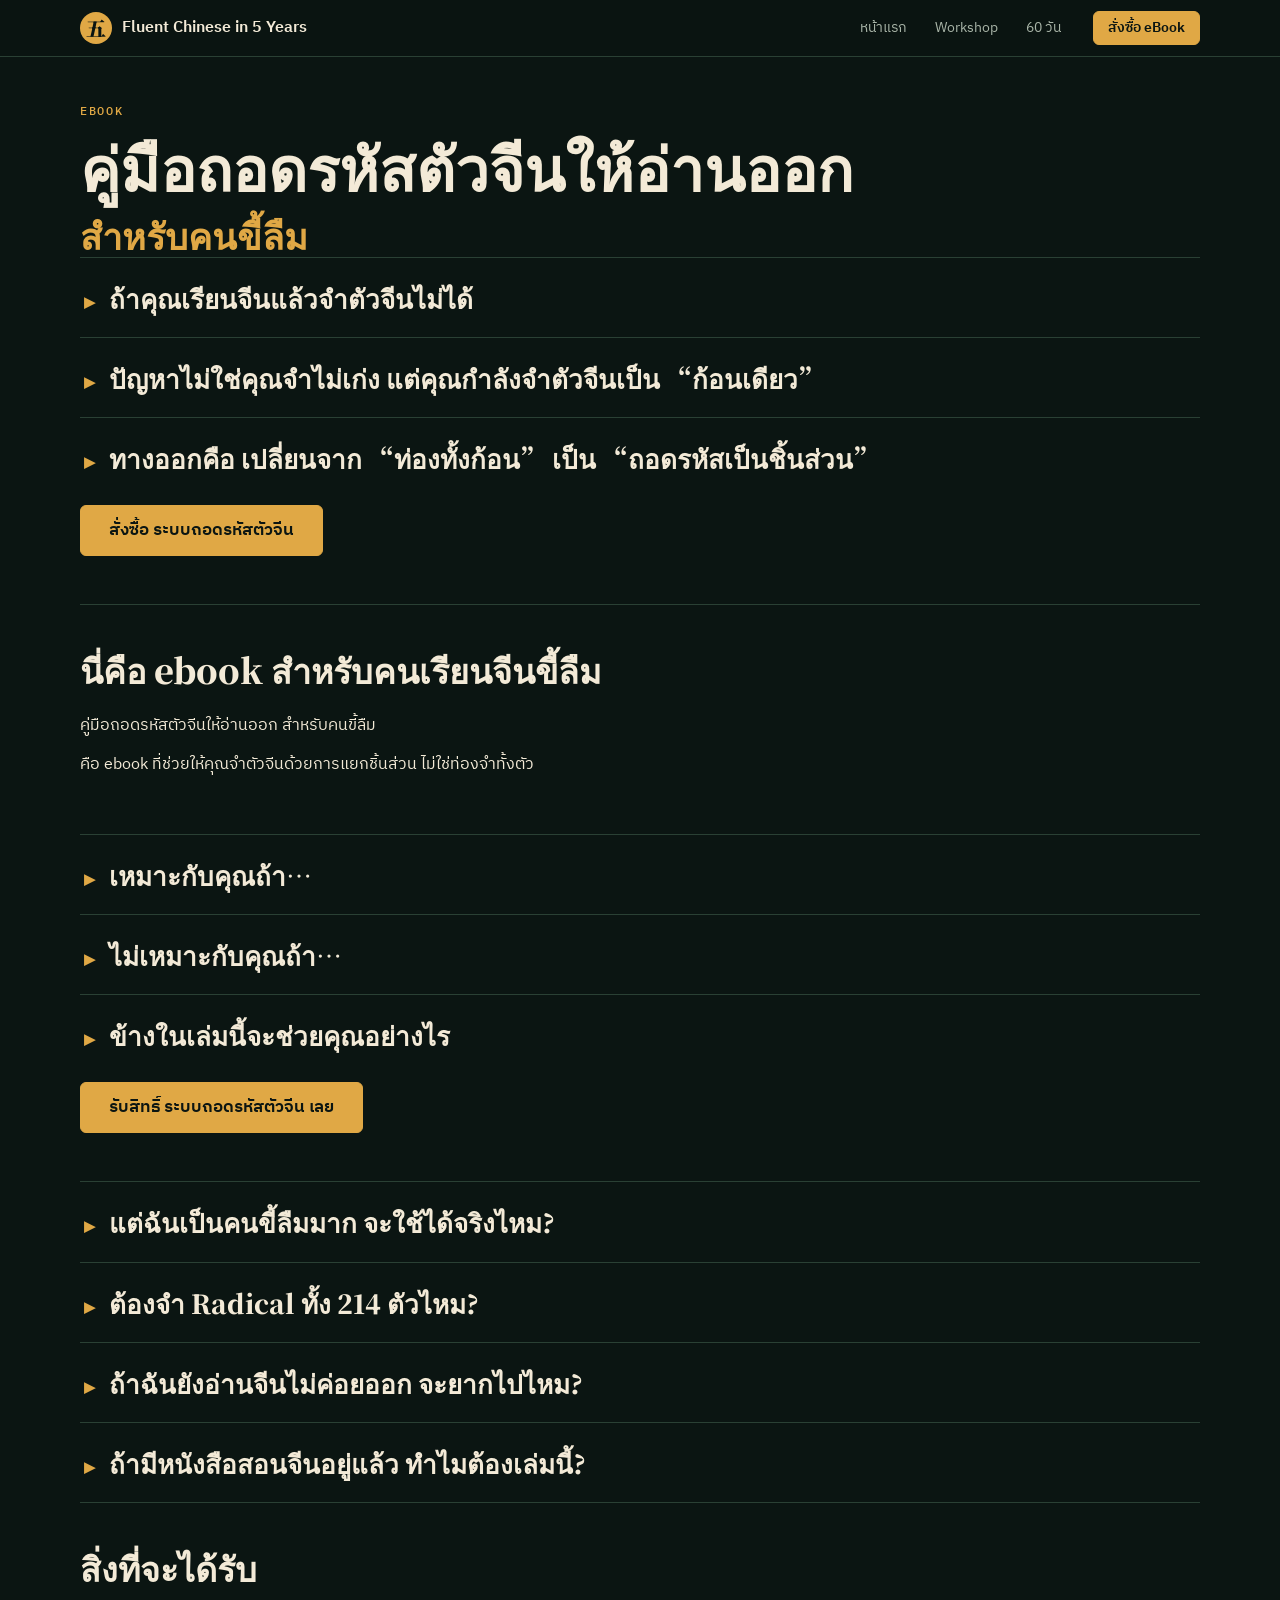
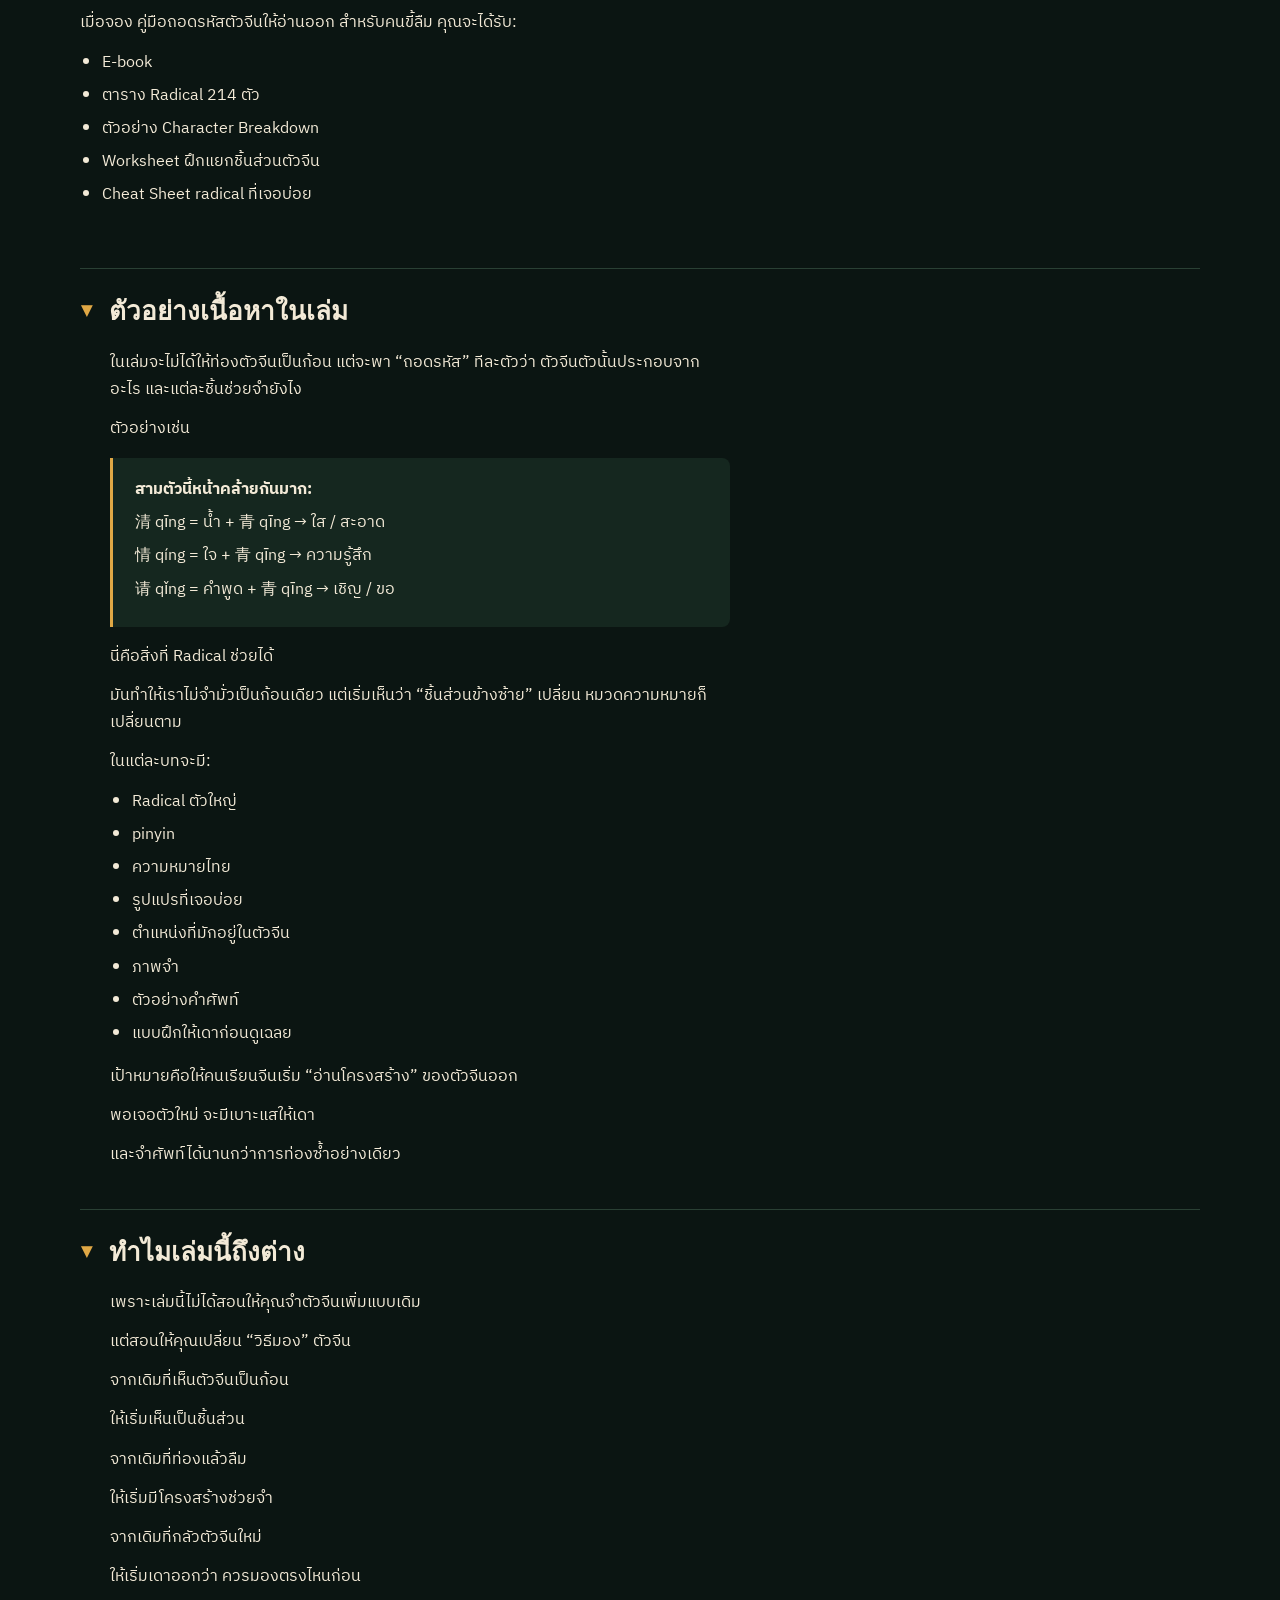
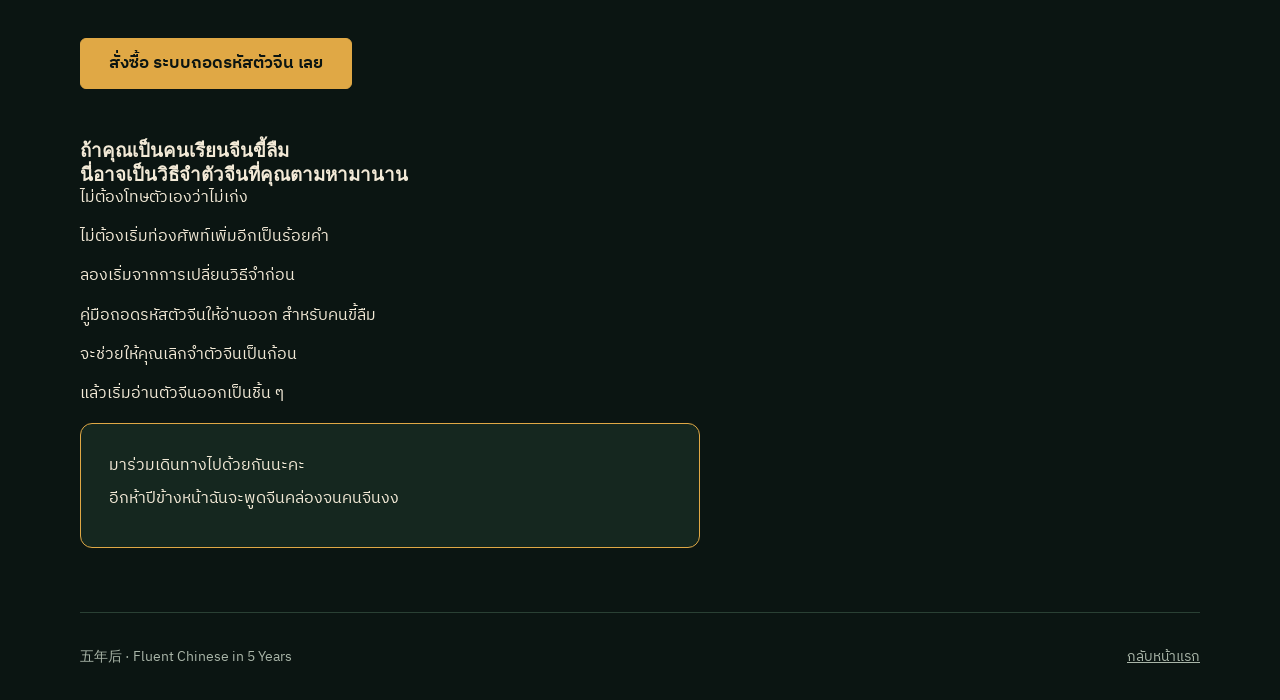
==== commit ee1d134a: "Remove cover image from eBook page Co-Authored-By: Claude Sonnet 5.5 <noreply@anthropic.com> Claude-" ====
--- a/ebook.html
+++ b/ebook.html
@@ -17,7 +17,6 @@
 <main class="wrap eb">
   <p class="eyebrow">eBook</p>
   <h1>คู่มือถอดรหัสตัวจีนให้อ่านออก<em>สำหรับคนขี้ลืม</em></h1>
-  <figure class="cover"><img src="assets/images/ebook-cover.webp" alt="ระบบถอดรหัสตัวจีน สำหรับคนขี้ลืม: Radical + Character Breakdown + Worksheet"></figure>
 <details class="tg"><summary>ถ้าคุณเรียนจีนแล้วจำตัวจีนไม่ได้</summary><div class="tgb"><p>บางทีคุณอาจไม่ได้ “ความจำแย่”</p><p>แค่กำลังจำตัวจีนผิดวิธี</p><p>เคยไหม…</p><p>เรียนคำว่า 好 วันนี้ พรุ่งนี้เริ่มไม่แน่ใจแล้วว่าหน้าตาเป็นยังไง</p><p>เห็น 明, 朋, 间 แล้วรู้สึกว่าตัวจีนหน้าคล้ายกันไปหมด</p><p>เปิดตำราทีไรก็เจอเส้นขีดเต็มหน้า จนไม่รู้ว่าจะเริ่มจำจากตรงไหน</p><p>ท่องศัพท์จีนซ้ำ ๆ แต่พอเจอในประโยคจริงกลับอ่านไม่ออก</p><p>ถ้าคุณเป็นคนเรียนจีนที่รู้สึกว่า</p><p>“ฉันไม่ได้ขี้เกียจนะ แต่ทำไมตัวจีนมันจำยากขนาดนี้”</p></div></details><details class="tg"><summary>ปัญหาไม่ใช่คุณจำไม่เก่ง แต่คุณกำลังจำตัวจีนเป็น “ก้อนเดียว”</summary><div class="tgb"><p>คนเรียนจีนจำนวนมากพยายามจำตัวจีนแบบจำภาพทั้งตัว</p><p>เห็น 好 ก็จำว่า หน้าตาแบบนี้แปลว่า “ดี”</p><p>เห็น 明 ก็จำว่า หน้าตาแบบนี้แปลว่า “สว่าง”</p><p>เห็น 休 ก็จำว่า หน้าตาแบบนี้แปลว่า “พัก”</p><p>แต่วิธีนี้เหนื่อยมาก</p><p>เพราะพอจำนวนตัวจีนเพิ่มขึ้น สมองจะเริ่มแยกไม่ออกว่า</p><p>ตัวไหนคล้ายตัวไหน</p><p>เส้นไหนสำคัญ</p><p>ส่วนไหนช่วยจำความหมาย</p><p>และทำไมบางตัวถึงมีหน้าตาแบบนั้น</p><p>สุดท้ายเลยกลายเป็นว่า</p><p>จำวันนี้ ลืมพรุ่งนี้ แล้วต้องเริ่มใหม่ซ้ำ ๆ</p></div></details><details class="tg"><summary>ทางออกคือ เปลี่ยนจาก “ท่องทั้งก้อน” เป็น “ถอดรหัสเป็นชิ้นส่วน”</summary><div class="tgb"><p>ตัวจีนจำนวนมากไม่ได้ถูกสร้างมาแบบสุ่ม</p><p>แต่มักประกอบจากชิ้นส่วนเล็ก ๆ เช่น radical และส่วนประกอบอื่น ๆ</p><p>เช่น</p><p class="eq">好 = 女 + 子</p><p class="eq">明 = 日 + 月</p><p class="eq">休 = 亻 + 木</p><p>พอคุณเริ่มเห็นชิ้นส่วน</p><p>ตัวจีนจะไม่ใช่รูปวาดแปลก ๆ อีกต่อไป</p><p>แต่จะเริ่มกลายเป็นระบบที่มองออกว่า</p><p>ตรงนี้คือส่วนที่บอกความหมาย</p><p>ตรงนี้คือส่วนที่ช่วยจำ</p><p>ตรงนี้คือ pattern ที่เคยเจอมาแล้ว</p><p>นี่คือสิ่งที่ ebook เล่มนี้จะพาคุณทำ</p></div></details><div class="cta-row"><a class="btn gold" href="https://buy.stripe.com/cNidRbb0v3Go1HVfo928801" target="_blank" rel="noopener">สั่งซื้อ ระบบถอดรหัสตัวจีน</a></div><section class="sec"><h2>นี่คือ ebook สำหรับคนเรียนจีนขี้ลืม</h2><p>คู่มือถอดรหัสตัวจีนให้อ่านออก สำหรับคนขี้ลืม</p><p>คือ ebook ที่ช่วยให้คุณจำตัวจีนด้วยการแยกชิ้นส่วน ไม่ใช่ท่องจำทั้งตัว</p></section><details class="tg"><summary>เหมาะกับคุณถ้า…</summary><div class="tgb"><ul><li>คุณเรียนจีนระดับเริ่มต้นถึงกลาง</li><li>คุณจำตัวจีนแล้วลืมบ่อย</li><li>คุณรู้ pinyin บ้างแล้ว แต่อ่านตัวจีนยังไม่คล่อง</li><li>คุณสับสนกับตัวจีนที่หน้าตาคล้ายกัน</li><li>คุณไม่อยากท่องศัพท์แบบฝืน ๆ อีกต่อไป</li><li>คุณอยากมี “วิธีมองตัวจีน” ที่ช่วยให้จำง่ายขึ้น</li></ul></div></details><details class="tg"><summary>ไม่เหมาะกับคุณถ้า…</summary><div class="tgb"><ul><li>คุณต้องการตำราภาษาศาสตร์จีนเชิงลึก</li><li>คุณอยากได้ dictionary เต็มรูปแบบ</li><li>คุณต้องการจำ 214 radicals แบบท่องรวดเดียว</li><li>คุณยังไม่คิดจะฝึกทบทวนเลยแม้แต่นิดเดียว</li></ul></div></details><details class="tg"><summary>ข้างในเล่มนี้จะช่วยคุณอย่างไร</summary><div class="tgb"><h3>1. เลิกมองตัวจีนเป็นเส้นขีดมั่ว ๆ</h3><p>คุณจะได้เรียนวิธีมองตัวจีนเป็นส่วนประกอบ</p><p>เพื่อให้รู้ว่าควรสังเกตตรงไหนก่อน ไม่ใช่มองทั้งตัวแล้วพยายามจำแบบฝืน ๆ</p><h3>2. เข้าใจ radical แบบใช้จำได้จริง</h3><p>ไม่ใช่ให้ท่อง 214 ตัวตั้งแต่หน้าแรก</p><p>แต่เริ่มจาก radical และชิ้นส่วนที่ช่วยให้จำตัวจีนได้ง่ายขึ้นก่อน</p><h3>3. เห็นตัวอย่าง breakdown ที่จำง่าย</h3><p>เช่น</p><p class="eq">好 = 女 + 子</p><p class="eq">明 = 日 + 月</p><p class="eq">休 = 亻 + 木</p><p>คุณจะเริ่มเห็นว่า ตัวจีนมีโครงสร้าง ไม่ใช่ภาพสุ่ม</p><h3>4. มีตาราง Radical 214 ตัวไว้เปิดดู</h3><p>ใช้เป็น reference เวลาต้องการค้น</p><p>ไม่จำเป็นต้องท่องทั้งหมดในครั้งเดียว</p><h3>5. มีแบบฝึกให้สมองได้จำแบบ active</h3><p>ไม่ใช่อ่านผ่าน ๆ แล้วลืม</p><p>แต่มี worksheet ให้ฝึกแยกชิ้นส่วน ฝึกเดา และฝึกทบทวน</p></div></details><div class="cta-row"><a class="btn gold" href="https://buy.stripe.com/cNidRbb0v3Go1HVfo928801" target="_blank" rel="noopener">รับสิทธิ์ ระบบถอดรหัสตัวจีน เลย</a></div><details class="tg"><summary>แต่ฉันเป็นคนขี้ลืมมาก จะใช้ได้จริงไหม?</summary><div class="tgb"><p>ระบบนี้ไม่ได้พยายามทำให้คุณจำด้วยแรงฮึด</p><p>แต่ช่วยลดภาระสมองด้วยการให้คุณมี “จุดเกาะ” ในการจำ</p><p>แทนที่จะจำว่า 好 คือภาพหนึ่งภาพ</p><p>คุณจะจำว่า 好 มี 女 + 子</p><p>แทนที่จะจำว่า 明 คือเส้นหลายเส้นรวมกัน</p><p>คุณจะจำว่า 明 มี 日 + 月</p><p>พอสมองมีโครงให้เกาะ</p><p>การจำจะเบาลงกว่าการท่องทั้งตัว</p></div></details><details class="tg"><summary>ต้องจำ Radical ทั้ง 214 ตัวไหม?</summary><div class="tgb"><p>ไม่ต้อง (จริง ๆ)</p><p>นี่คือแรงต้านสำคัญที่หลายคนกลัว (แอดก็เป็น)</p><p>พอได้ยินคำว่า radical 214 ตัว ก็รู้สึกว่า “โอ๊ย แค่ศัพท์ก็จำไม่ไหวแล้ว”</p><p>เล่มนี้ไม่ได้ให้คุณท่อง 214 ตัวแบบสอบแข่งขัน</p><p>แต่ให้คุณรู้วิธีใช้ radical เป็นเครื่องมือช่วยจำ</p><p>เริ่มจากตัวที่เจอบ่อย</p><p>ดูตัวอย่างที่เข้าใจง่าย</p><p>แล้วค่อยใช้ตาราง 214 ตัวเป็นคลังอ้างอิง</p></div></details><details class="tg"><summary>ถ้าฉันยังอ่านจีนไม่ค่อยออก จะยากไปไหม?</summary><div class="tgb"><p>ไม่ยากเกินไป</p><p>เล่มนี้ออกแบบสำหรับคนเรียนจีนที่ยังจำตัวจีนไม่มั่นใจ</p><p>ไม่ใช่สำหรับคนที่อ่านจีนเก่งอยู่แล้ว</p><p>ถ้าคุณเคยเริ่มเรียนจีนมาบ้าง</p><p>รู้ pinyin บ้าง</p><p>เคยจำคำศัพท์จีนแล้วลืมบ้าง</p><p>คุณคือ คนที่ ระบบนี้ตั้งใจช่วย</p></div></details><details class="tg"><summary>ถ้ามีหนังสือสอนจีนอยู่แล้ว ทำไมต้องเล่มนี้?</summary><div class="tgb"><p>เพราะหนังสือเรียนส่วนใหญ่สอนว่า</p><p>คำนี้อ่านว่าอะไร</p><p>แปลว่าอะไร</p><p>ใช้ยังไง</p><p>แต่ไม่ได้หยุดพาคุณดูว่า</p><p>ตัวจีนตัวนี้ประกอบจากอะไร และควรจำตรงไหน</p><p>เล่มนี้ไม่ได้มาแทนหนังสือเรียนจีน</p><p>แต่มาเป็น “คู่มือช่วยจำตัวจีน” ที่ทำให้หนังสือเรียนเล่มอื่นอ่านง่ายขึ้น</p></div></details><section class="sec"><h2>สิ่งที่จะได้รับ</h2><p>เมื่อจอง คู่มือถอดรหัสตัวจีนให้อ่านออก สำหรับคนขี้ลืม คุณจะได้รับ:</p><ul><li>E-book </li><li>ตาราง Radical 214 ตัว</li><li>ตัวอย่าง Character Breakdown</li><li>Worksheet ฝึกแยกชิ้นส่วนตัวจีน</li><li>Cheat Sheet radical ที่เจอบ่อย</li></ul></section><details class="tg" open><summary>ตัวอย่างเนื้อหาในเล่ม</summary><div class="tgb"><p>ในเล่มจะไม่ได้ให้ท่องตัวจีนเป็นก้อน แต่จะพา “ถอดรหัส” ทีละตัวว่า ตัวจีนตัวนั้นประกอบจากอะไร และแต่ละชิ้นช่วยจำยังไง</p><p>ตัวอย่างเช่น</p><blockquote><p><b>สามตัวนี้หน้าคล้ายกันมาก: </b></p><p>清 qīng = น้ำ + 青 qīng → ใส / สะอาด</p><p>情 qíng = ใจ + 青 qīng → ความรู้สึก</p><p>请 qǐng = คำพูด + 青 qīng → เชิญ / ขอ</p></blockquote><p>นี่คือสิ่งที่ Radical ช่วยได้</p><p>มันทำให้เราไม่จำมั่วเป็นก้อนเดียว แต่เริ่มเห็นว่า “ชิ้นส่วนข้างซ้าย” เปลี่ยน หมวดความหมายก็เปลี่ยนตาม</p><p>ในแต่ละบทจะมี:</p><ul><li>Radical ตัวใหญ่</li><li>pinyin</li><li>ความหมายไทย</li><li>รูปแปรที่เจอบ่อย</li><li>ตำแหน่งที่มักอยู่ในตัวจีน</li><li>ภาพจำ</li><li>ตัวอย่างคำศัพท์</li><li>แบบฝึกให้เดาก่อนดูเฉลย</li></ul><p>เป้าหมายคือให้คนเรียนจีนเริ่ม “อ่านโครงสร้าง” ของตัวจีนออก</p><p>พอเจอตัวใหม่ จะมีเบาะแสให้เดา</p><p>และจำศัพท์ได้นานกว่าการท่องซ้ำอย่างเดียว</p></div></details><details class="tg" open><summary>ทำไมเล่มนี้ถึงต่าง</summary><div class="tgb"><p>เพราะเล่มนี้ไม่ได้สอนให้คุณจำตัวจีนเพิ่มแบบเดิม</p><p>แต่สอนให้คุณเปลี่ยน “วิธีมอง” ตัวจีน</p><p>จากเดิมที่เห็นตัวจีนเป็นก้อน</p><p>ให้เริ่มเห็นเป็นชิ้นส่วน</p><p>จากเดิมที่ท่องแล้วลืม</p><p>ให้เริ่มมีโครงสร้างช่วยจำ</p><p>จากเดิมที่กลัวตัวจีนใหม่</p><p>ให้เริ่มเดาออกว่า ควรมองตรงไหนก่อน</p></div></details><div class="cta-row"><a class="btn gold" href="https://buy.stripe.com/cNidRbb0v3Go1HVfo928801" target="_blank" rel="noopener">สั่งซื้อ ระบบถอดรหัสตัวจีน เลย</a></div><h3>ถ้าคุณเป็นคนเรียนจีนขี้ลืม</h3><h3>นี่อาจเป็นวิธีจำตัวจีนที่คุณตามหามานาน</h3><p>ไม่ต้องโทษตัวเองว่าไม่เก่ง</p><p>ไม่ต้องเริ่มท่องศัพท์เพิ่มอีกเป็นร้อยคำ</p><p>ลองเริ่มจากการเปลี่ยนวิธีจำก่อน</p><p>คู่มือถอดรหัสตัวจีนให้อ่านออก สำหรับคนขี้ลืม</p><p>จะช่วยให้คุณเลิกจำตัวจีนเป็นก้อน</p><p>แล้วเริ่มอ่านตัวจีนออกเป็นชิ้น ๆ</p><div class="end"><p>มาร่วมเดินทางไปด้วยกันนะคะ</p><p>อีกห้าปีข้างหน้าฉันจะพูดจีนคล่องจนคนจีนงง</p></div>
 </main>
 <div class="wrap"><footer>
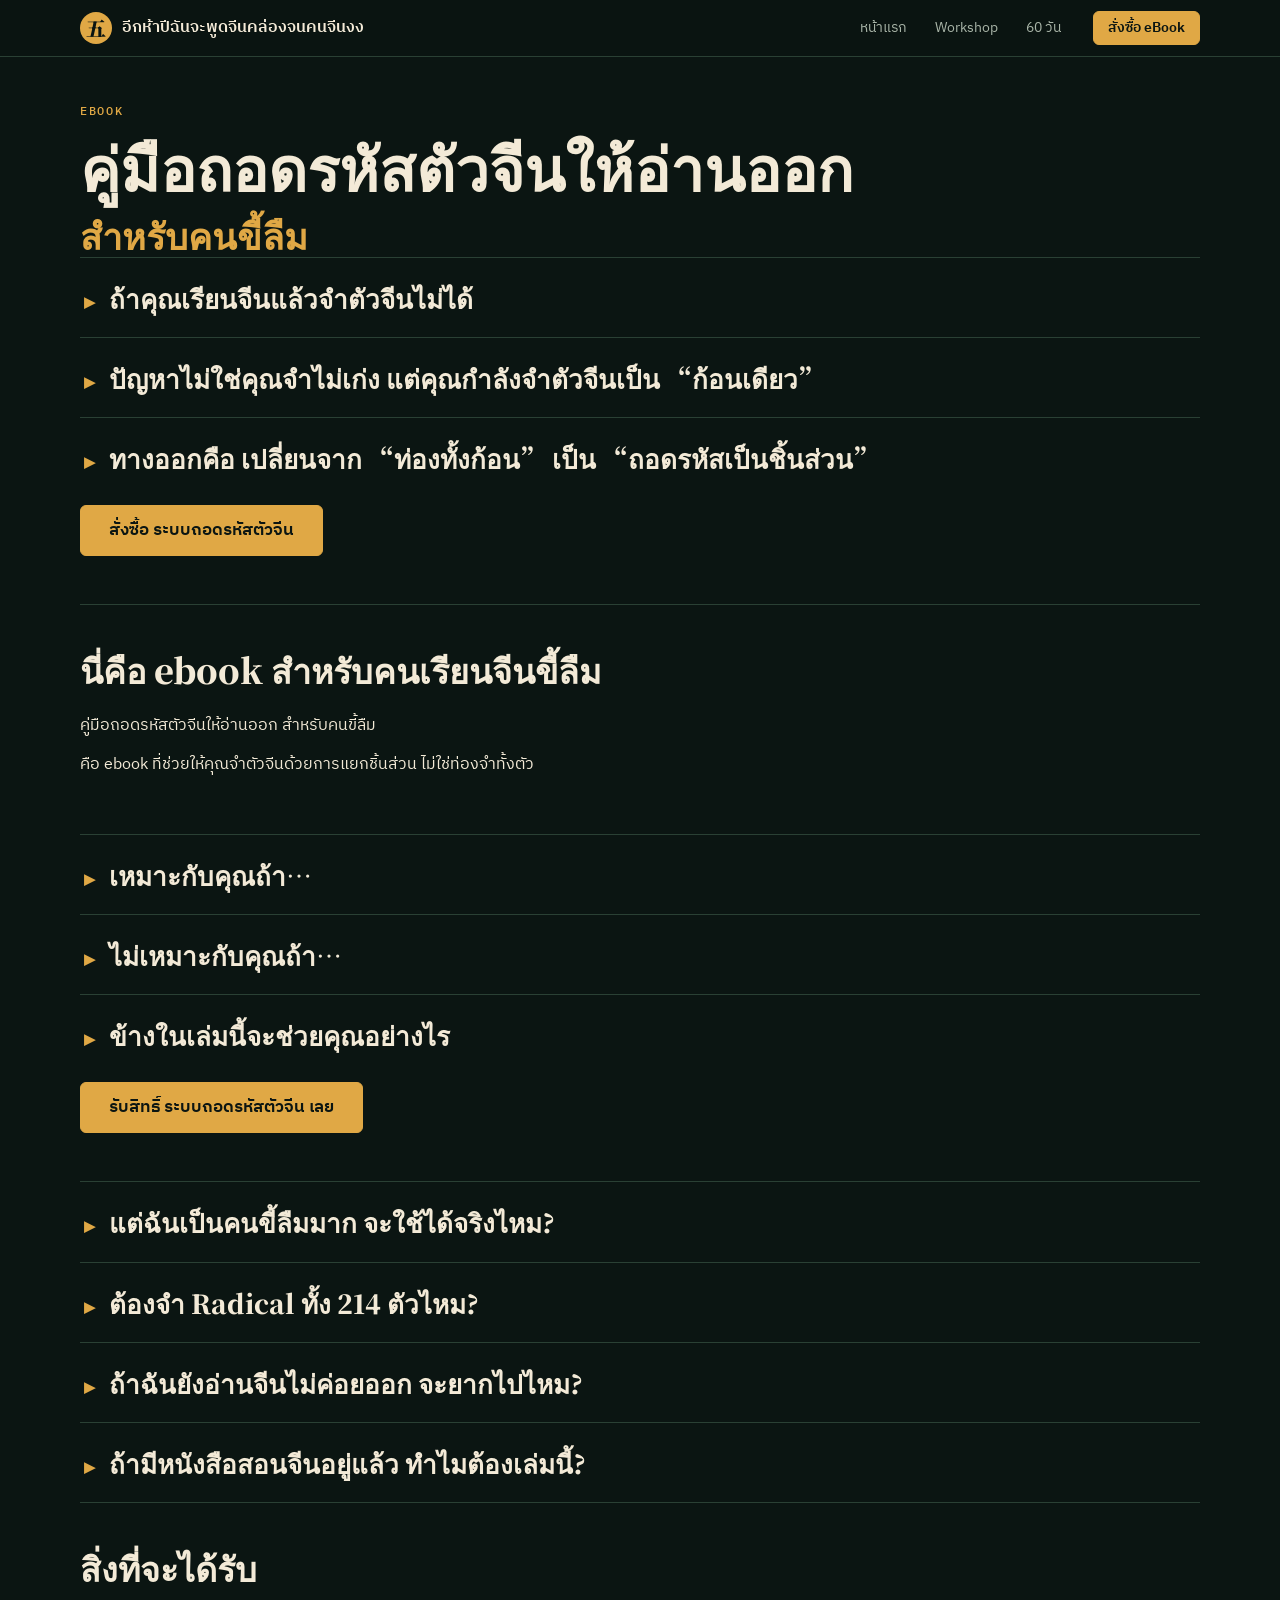
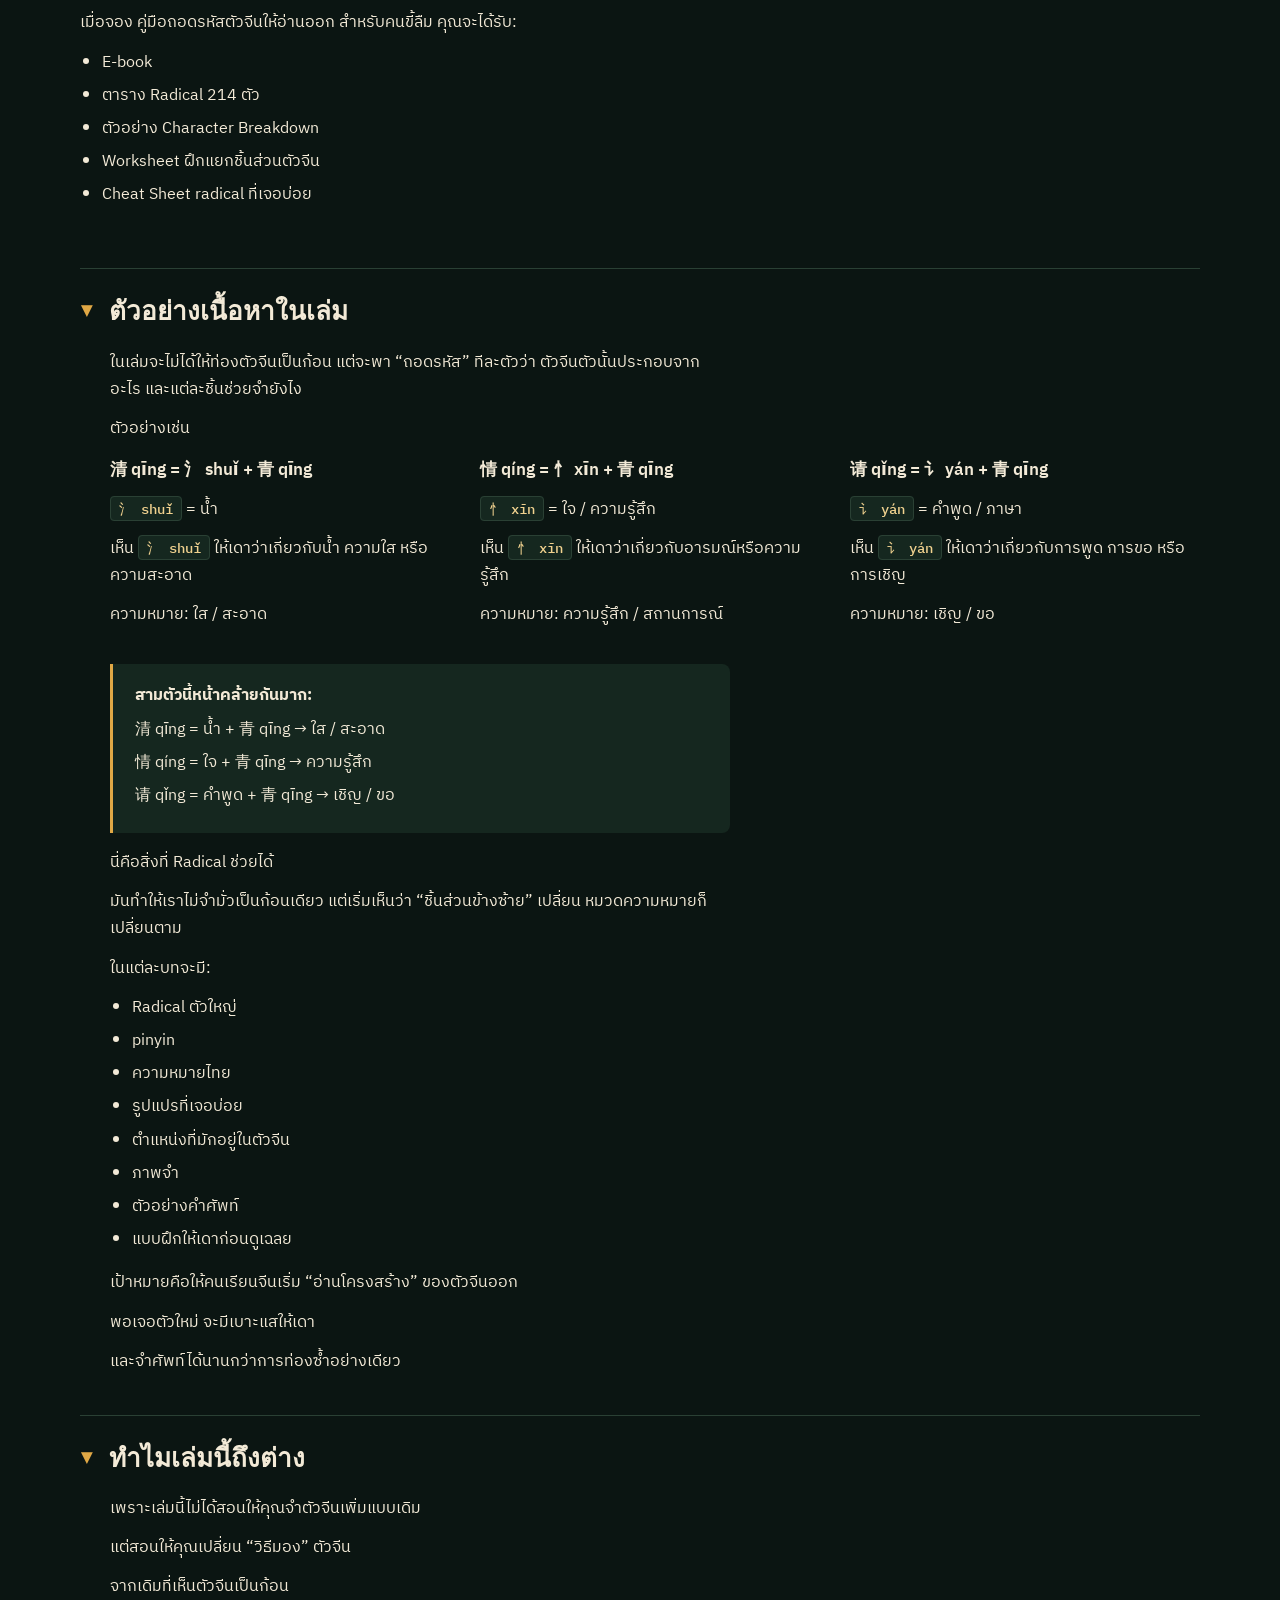
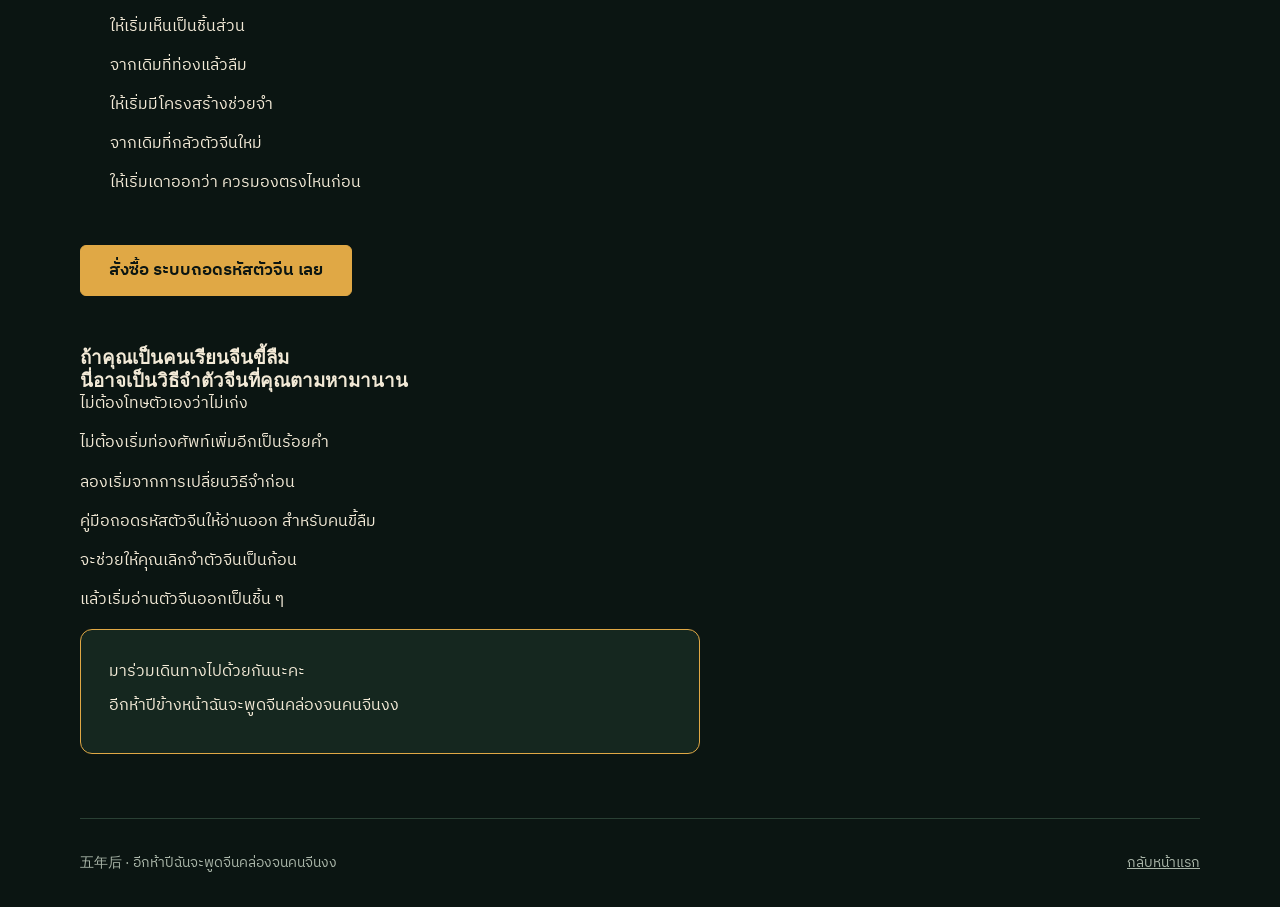
==== commit 9a527368: "eBook: add 3-column radical examples, rename site, remove unused cover image Co-Authored-By: Claude " ====
--- a/ebook.html
+++ b/ebook.html
@@ -10,17 +10,17 @@
 </head>
 <body>
 <nav><div class="wrap">
-  <a class="logo" href="index.html"><b>五</b><span>Fluent Chinese in 5 Years</span></a>
+  <a class="logo" href="index.html"><b>五</b><span>อีกห้าปีฉันจะพูดจีนคล่องจนคนจีนงง</span></a>
   <div class="menu"><a href="index.html">หน้าแรก</a><a href="index.html#workshop">Workshop</a><a href="index.html#path">60 วัน</a></div>
   <a class="btn gold navbtn" href="https://buy.stripe.com/cNidRbb0v3Go1HVfo928801" target="_blank" rel="noopener">สั่งซื้อ eBook</a>
 </div></nav>
 <main class="wrap eb">
   <p class="eyebrow">eBook</p>
   <h1>คู่มือถอดรหัสตัวจีนให้อ่านออก<em>สำหรับคนขี้ลืม</em></h1>
-<details class="tg"><summary>ถ้าคุณเรียนจีนแล้วจำตัวจีนไม่ได้</summary><div class="tgb"><p>บางทีคุณอาจไม่ได้ “ความจำแย่”</p><p>แค่กำลังจำตัวจีนผิดวิธี</p><p>เคยไหม…</p><p>เรียนคำว่า 好 วันนี้ พรุ่งนี้เริ่มไม่แน่ใจแล้วว่าหน้าตาเป็นยังไง</p><p>เห็น 明, 朋, 间 แล้วรู้สึกว่าตัวจีนหน้าคล้ายกันไปหมด</p><p>เปิดตำราทีไรก็เจอเส้นขีดเต็มหน้า จนไม่รู้ว่าจะเริ่มจำจากตรงไหน</p><p>ท่องศัพท์จีนซ้ำ ๆ แต่พอเจอในประโยคจริงกลับอ่านไม่ออก</p><p>ถ้าคุณเป็นคนเรียนจีนที่รู้สึกว่า</p><p>“ฉันไม่ได้ขี้เกียจนะ แต่ทำไมตัวจีนมันจำยากขนาดนี้”</p></div></details><details class="tg"><summary>ปัญหาไม่ใช่คุณจำไม่เก่ง แต่คุณกำลังจำตัวจีนเป็น “ก้อนเดียว”</summary><div class="tgb"><p>คนเรียนจีนจำนวนมากพยายามจำตัวจีนแบบจำภาพทั้งตัว</p><p>เห็น 好 ก็จำว่า หน้าตาแบบนี้แปลว่า “ดี”</p><p>เห็น 明 ก็จำว่า หน้าตาแบบนี้แปลว่า “สว่าง”</p><p>เห็น 休 ก็จำว่า หน้าตาแบบนี้แปลว่า “พัก”</p><p>แต่วิธีนี้เหนื่อยมาก</p><p>เพราะพอจำนวนตัวจีนเพิ่มขึ้น สมองจะเริ่มแยกไม่ออกว่า</p><p>ตัวไหนคล้ายตัวไหน</p><p>เส้นไหนสำคัญ</p><p>ส่วนไหนช่วยจำความหมาย</p><p>และทำไมบางตัวถึงมีหน้าตาแบบนั้น</p><p>สุดท้ายเลยกลายเป็นว่า</p><p>จำวันนี้ ลืมพรุ่งนี้ แล้วต้องเริ่มใหม่ซ้ำ ๆ</p></div></details><details class="tg"><summary>ทางออกคือ เปลี่ยนจาก “ท่องทั้งก้อน” เป็น “ถอดรหัสเป็นชิ้นส่วน”</summary><div class="tgb"><p>ตัวจีนจำนวนมากไม่ได้ถูกสร้างมาแบบสุ่ม</p><p>แต่มักประกอบจากชิ้นส่วนเล็ก ๆ เช่น radical และส่วนประกอบอื่น ๆ</p><p>เช่น</p><p class="eq">好 = 女 + 子</p><p class="eq">明 = 日 + 月</p><p class="eq">休 = 亻 + 木</p><p>พอคุณเริ่มเห็นชิ้นส่วน</p><p>ตัวจีนจะไม่ใช่รูปวาดแปลก ๆ อีกต่อไป</p><p>แต่จะเริ่มกลายเป็นระบบที่มองออกว่า</p><p>ตรงนี้คือส่วนที่บอกความหมาย</p><p>ตรงนี้คือส่วนที่ช่วยจำ</p><p>ตรงนี้คือ pattern ที่เคยเจอมาแล้ว</p><p>นี่คือสิ่งที่ ebook เล่มนี้จะพาคุณทำ</p></div></details><div class="cta-row"><a class="btn gold" href="https://buy.stripe.com/cNidRbb0v3Go1HVfo928801" target="_blank" rel="noopener">สั่งซื้อ ระบบถอดรหัสตัวจีน</a></div><section class="sec"><h2>นี่คือ ebook สำหรับคนเรียนจีนขี้ลืม</h2><p>คู่มือถอดรหัสตัวจีนให้อ่านออก สำหรับคนขี้ลืม</p><p>คือ ebook ที่ช่วยให้คุณจำตัวจีนด้วยการแยกชิ้นส่วน ไม่ใช่ท่องจำทั้งตัว</p></section><details class="tg"><summary>เหมาะกับคุณถ้า…</summary><div class="tgb"><ul><li>คุณเรียนจีนระดับเริ่มต้นถึงกลาง</li><li>คุณจำตัวจีนแล้วลืมบ่อย</li><li>คุณรู้ pinyin บ้างแล้ว แต่อ่านตัวจีนยังไม่คล่อง</li><li>คุณสับสนกับตัวจีนที่หน้าตาคล้ายกัน</li><li>คุณไม่อยากท่องศัพท์แบบฝืน ๆ อีกต่อไป</li><li>คุณอยากมี “วิธีมองตัวจีน” ที่ช่วยให้จำง่ายขึ้น</li></ul></div></details><details class="tg"><summary>ไม่เหมาะกับคุณถ้า…</summary><div class="tgb"><ul><li>คุณต้องการตำราภาษาศาสตร์จีนเชิงลึก</li><li>คุณอยากได้ dictionary เต็มรูปแบบ</li><li>คุณต้องการจำ 214 radicals แบบท่องรวดเดียว</li><li>คุณยังไม่คิดจะฝึกทบทวนเลยแม้แต่นิดเดียว</li></ul></div></details><details class="tg"><summary>ข้างในเล่มนี้จะช่วยคุณอย่างไร</summary><div class="tgb"><h3>1. เลิกมองตัวจีนเป็นเส้นขีดมั่ว ๆ</h3><p>คุณจะได้เรียนวิธีมองตัวจีนเป็นส่วนประกอบ</p><p>เพื่อให้รู้ว่าควรสังเกตตรงไหนก่อน ไม่ใช่มองทั้งตัวแล้วพยายามจำแบบฝืน ๆ</p><h3>2. เข้าใจ radical แบบใช้จำได้จริง</h3><p>ไม่ใช่ให้ท่อง 214 ตัวตั้งแต่หน้าแรก</p><p>แต่เริ่มจาก radical และชิ้นส่วนที่ช่วยให้จำตัวจีนได้ง่ายขึ้นก่อน</p><h3>3. เห็นตัวอย่าง breakdown ที่จำง่าย</h3><p>เช่น</p><p class="eq">好 = 女 + 子</p><p class="eq">明 = 日 + 月</p><p class="eq">休 = 亻 + 木</p><p>คุณจะเริ่มเห็นว่า ตัวจีนมีโครงสร้าง ไม่ใช่ภาพสุ่ม</p><h3>4. มีตาราง Radical 214 ตัวไว้เปิดดู</h3><p>ใช้เป็น reference เวลาต้องการค้น</p><p>ไม่จำเป็นต้องท่องทั้งหมดในครั้งเดียว</p><h3>5. มีแบบฝึกให้สมองได้จำแบบ active</h3><p>ไม่ใช่อ่านผ่าน ๆ แล้วลืม</p><p>แต่มี worksheet ให้ฝึกแยกชิ้นส่วน ฝึกเดา และฝึกทบทวน</p></div></details><div class="cta-row"><a class="btn gold" href="https://buy.stripe.com/cNidRbb0v3Go1HVfo928801" target="_blank" rel="noopener">รับสิทธิ์ ระบบถอดรหัสตัวจีน เลย</a></div><details class="tg"><summary>แต่ฉันเป็นคนขี้ลืมมาก จะใช้ได้จริงไหม?</summary><div class="tgb"><p>ระบบนี้ไม่ได้พยายามทำให้คุณจำด้วยแรงฮึด</p><p>แต่ช่วยลดภาระสมองด้วยการให้คุณมี “จุดเกาะ” ในการจำ</p><p>แทนที่จะจำว่า 好 คือภาพหนึ่งภาพ</p><p>คุณจะจำว่า 好 มี 女 + 子</p><p>แทนที่จะจำว่า 明 คือเส้นหลายเส้นรวมกัน</p><p>คุณจะจำว่า 明 มี 日 + 月</p><p>พอสมองมีโครงให้เกาะ</p><p>การจำจะเบาลงกว่าการท่องทั้งตัว</p></div></details><details class="tg"><summary>ต้องจำ Radical ทั้ง 214 ตัวไหม?</summary><div class="tgb"><p>ไม่ต้อง (จริง ๆ)</p><p>นี่คือแรงต้านสำคัญที่หลายคนกลัว (แอดก็เป็น)</p><p>พอได้ยินคำว่า radical 214 ตัว ก็รู้สึกว่า “โอ๊ย แค่ศัพท์ก็จำไม่ไหวแล้ว”</p><p>เล่มนี้ไม่ได้ให้คุณท่อง 214 ตัวแบบสอบแข่งขัน</p><p>แต่ให้คุณรู้วิธีใช้ radical เป็นเครื่องมือช่วยจำ</p><p>เริ่มจากตัวที่เจอบ่อย</p><p>ดูตัวอย่างที่เข้าใจง่าย</p><p>แล้วค่อยใช้ตาราง 214 ตัวเป็นคลังอ้างอิง</p></div></details><details class="tg"><summary>ถ้าฉันยังอ่านจีนไม่ค่อยออก จะยากไปไหม?</summary><div class="tgb"><p>ไม่ยากเกินไป</p><p>เล่มนี้ออกแบบสำหรับคนเรียนจีนที่ยังจำตัวจีนไม่มั่นใจ</p><p>ไม่ใช่สำหรับคนที่อ่านจีนเก่งอยู่แล้ว</p><p>ถ้าคุณเคยเริ่มเรียนจีนมาบ้าง</p><p>รู้ pinyin บ้าง</p><p>เคยจำคำศัพท์จีนแล้วลืมบ้าง</p><p>คุณคือ คนที่ ระบบนี้ตั้งใจช่วย</p></div></details><details class="tg"><summary>ถ้ามีหนังสือสอนจีนอยู่แล้ว ทำไมต้องเล่มนี้?</summary><div class="tgb"><p>เพราะหนังสือเรียนส่วนใหญ่สอนว่า</p><p>คำนี้อ่านว่าอะไร</p><p>แปลว่าอะไร</p><p>ใช้ยังไง</p><p>แต่ไม่ได้หยุดพาคุณดูว่า</p><p>ตัวจีนตัวนี้ประกอบจากอะไร และควรจำตรงไหน</p><p>เล่มนี้ไม่ได้มาแทนหนังสือเรียนจีน</p><p>แต่มาเป็น “คู่มือช่วยจำตัวจีน” ที่ทำให้หนังสือเรียนเล่มอื่นอ่านง่ายขึ้น</p></div></details><section class="sec"><h2>สิ่งที่จะได้รับ</h2><p>เมื่อจอง คู่มือถอดรหัสตัวจีนให้อ่านออก สำหรับคนขี้ลืม คุณจะได้รับ:</p><ul><li>E-book </li><li>ตาราง Radical 214 ตัว</li><li>ตัวอย่าง Character Breakdown</li><li>Worksheet ฝึกแยกชิ้นส่วนตัวจีน</li><li>Cheat Sheet radical ที่เจอบ่อย</li></ul></section><details class="tg" open><summary>ตัวอย่างเนื้อหาในเล่ม</summary><div class="tgb"><p>ในเล่มจะไม่ได้ให้ท่องตัวจีนเป็นก้อน แต่จะพา “ถอดรหัส” ทีละตัวว่า ตัวจีนตัวนั้นประกอบจากอะไร และแต่ละชิ้นช่วยจำยังไง</p><p>ตัวอย่างเช่น</p><blockquote><p><b>สามตัวนี้หน้าคล้ายกันมาก: </b></p><p>清 qīng = น้ำ + 青 qīng → ใส / สะอาด</p><p>情 qíng = ใจ + 青 qīng → ความรู้สึก</p><p>请 qǐng = คำพูด + 青 qīng → เชิญ / ขอ</p></blockquote><p>นี่คือสิ่งที่ Radical ช่วยได้</p><p>มันทำให้เราไม่จำมั่วเป็นก้อนเดียว แต่เริ่มเห็นว่า “ชิ้นส่วนข้างซ้าย” เปลี่ยน หมวดความหมายก็เปลี่ยนตาม</p><p>ในแต่ละบทจะมี:</p><ul><li>Radical ตัวใหญ่</li><li>pinyin</li><li>ความหมายไทย</li><li>รูปแปรที่เจอบ่อย</li><li>ตำแหน่งที่มักอยู่ในตัวจีน</li><li>ภาพจำ</li><li>ตัวอย่างคำศัพท์</li><li>แบบฝึกให้เดาก่อนดูเฉลย</li></ul><p>เป้าหมายคือให้คนเรียนจีนเริ่ม “อ่านโครงสร้าง” ของตัวจีนออก</p><p>พอเจอตัวใหม่ จะมีเบาะแสให้เดา</p><p>และจำศัพท์ได้นานกว่าการท่องซ้ำอย่างเดียว</p></div></details><details class="tg" open><summary>ทำไมเล่มนี้ถึงต่าง</summary><div class="tgb"><p>เพราะเล่มนี้ไม่ได้สอนให้คุณจำตัวจีนเพิ่มแบบเดิม</p><p>แต่สอนให้คุณเปลี่ยน “วิธีมอง” ตัวจีน</p><p>จากเดิมที่เห็นตัวจีนเป็นก้อน</p><p>ให้เริ่มเห็นเป็นชิ้นส่วน</p><p>จากเดิมที่ท่องแล้วลืม</p><p>ให้เริ่มมีโครงสร้างช่วยจำ</p><p>จากเดิมที่กลัวตัวจีนใหม่</p><p>ให้เริ่มเดาออกว่า ควรมองตรงไหนก่อน</p></div></details><div class="cta-row"><a class="btn gold" href="https://buy.stripe.com/cNidRbb0v3Go1HVfo928801" target="_blank" rel="noopener">สั่งซื้อ ระบบถอดรหัสตัวจีน เลย</a></div><h3>ถ้าคุณเป็นคนเรียนจีนขี้ลืม</h3><h3>นี่อาจเป็นวิธีจำตัวจีนที่คุณตามหามานาน</h3><p>ไม่ต้องโทษตัวเองว่าไม่เก่ง</p><p>ไม่ต้องเริ่มท่องศัพท์เพิ่มอีกเป็นร้อยคำ</p><p>ลองเริ่มจากการเปลี่ยนวิธีจำก่อน</p><p>คู่มือถอดรหัสตัวจีนให้อ่านออก สำหรับคนขี้ลืม</p><p>จะช่วยให้คุณเลิกจำตัวจีนเป็นก้อน</p><p>แล้วเริ่มอ่านตัวจีนออกเป็นชิ้น ๆ</p><div class="end"><p>มาร่วมเดินทางไปด้วยกันนะคะ</p><p>อีกห้าปีข้างหน้าฉันจะพูดจีนคล่องจนคนจีนงง</p></div>
+<details class="tg"><summary>ถ้าคุณเรียนจีนแล้วจำตัวจีนไม่ได้</summary><div class="tgb"><p>บางทีคุณอาจไม่ได้ “ความจำแย่”</p><p>แค่กำลังจำตัวจีนผิดวิธี</p><p>เคยไหม…</p><p>เรียนคำว่า 好 วันนี้ พรุ่งนี้เริ่มไม่แน่ใจแล้วว่าหน้าตาเป็นยังไง</p><p>เห็น 明, 朋, 间 แล้วรู้สึกว่าตัวจีนหน้าคล้ายกันไปหมด</p><p>เปิดตำราทีไรก็เจอเส้นขีดเต็มหน้า จนไม่รู้ว่าจะเริ่มจำจากตรงไหน</p><p>ท่องศัพท์จีนซ้ำ ๆ แต่พอเจอในประโยคจริงกลับอ่านไม่ออก</p><p>ถ้าคุณเป็นคนเรียนจีนที่รู้สึกว่า</p><p>“ฉันไม่ได้ขี้เกียจนะ แต่ทำไมตัวจีนมันจำยากขนาดนี้”</p></div></details><details class="tg"><summary>ปัญหาไม่ใช่คุณจำไม่เก่ง แต่คุณกำลังจำตัวจีนเป็น “ก้อนเดียว”</summary><div class="tgb"><p>คนเรียนจีนจำนวนมากพยายามจำตัวจีนแบบจำภาพทั้งตัว</p><p>เห็น 好 ก็จำว่า หน้าตาแบบนี้แปลว่า “ดี”</p><p>เห็น 明 ก็จำว่า หน้าตาแบบนี้แปลว่า “สว่าง”</p><p>เห็น 休 ก็จำว่า หน้าตาแบบนี้แปลว่า “พัก”</p><p>แต่วิธีนี้เหนื่อยมาก</p><p>เพราะพอจำนวนตัวจีนเพิ่มขึ้น สมองจะเริ่มแยกไม่ออกว่า</p><p>ตัวไหนคล้ายตัวไหน</p><p>เส้นไหนสำคัญ</p><p>ส่วนไหนช่วยจำความหมาย</p><p>และทำไมบางตัวถึงมีหน้าตาแบบนั้น</p><p>สุดท้ายเลยกลายเป็นว่า</p><p>จำวันนี้ ลืมพรุ่งนี้ แล้วต้องเริ่มใหม่ซ้ำ ๆ</p></div></details><details class="tg"><summary>ทางออกคือ เปลี่ยนจาก “ท่องทั้งก้อน” เป็น “ถอดรหัสเป็นชิ้นส่วน”</summary><div class="tgb"><p>ตัวจีนจำนวนมากไม่ได้ถูกสร้างมาแบบสุ่ม</p><p>แต่มักประกอบจากชิ้นส่วนเล็ก ๆ เช่น radical และส่วนประกอบอื่น ๆ</p><p>เช่น</p><p class="eq">好 = 女 + 子</p><p class="eq">明 = 日 + 月</p><p class="eq">休 = 亻 + 木</p><p>พอคุณเริ่มเห็นชิ้นส่วน</p><p>ตัวจีนจะไม่ใช่รูปวาดแปลก ๆ อีกต่อไป</p><p>แต่จะเริ่มกลายเป็นระบบที่มองออกว่า</p><p>ตรงนี้คือส่วนที่บอกความหมาย</p><p>ตรงนี้คือส่วนที่ช่วยจำ</p><p>ตรงนี้คือ pattern ที่เคยเจอมาแล้ว</p><p>นี่คือสิ่งที่ ebook เล่มนี้จะพาคุณทำ</p></div></details><div class="cta-row"><a class="btn gold" href="https://buy.stripe.com/cNidRbb0v3Go1HVfo928801" target="_blank" rel="noopener">สั่งซื้อ ระบบถอดรหัสตัวจีน</a></div><section class="sec"><h2>นี่คือ ebook สำหรับคนเรียนจีนขี้ลืม</h2><p>คู่มือถอดรหัสตัวจีนให้อ่านออก สำหรับคนขี้ลืม</p><p>คือ ebook ที่ช่วยให้คุณจำตัวจีนด้วยการแยกชิ้นส่วน ไม่ใช่ท่องจำทั้งตัว</p></section><details class="tg"><summary>เหมาะกับคุณถ้า…</summary><div class="tgb"><ul><li>คุณเรียนจีนระดับเริ่มต้นถึงกลาง</li><li>คุณจำตัวจีนแล้วลืมบ่อย</li><li>คุณรู้ pinyin บ้างแล้ว แต่อ่านตัวจีนยังไม่คล่อง</li><li>คุณสับสนกับตัวจีนที่หน้าตาคล้ายกัน</li><li>คุณไม่อยากท่องศัพท์แบบฝืน ๆ อีกต่อไป</li><li>คุณอยากมี “วิธีมองตัวจีน” ที่ช่วยให้จำง่ายขึ้น</li></ul></div></details><details class="tg"><summary>ไม่เหมาะกับคุณถ้า…</summary><div class="tgb"><ul><li>คุณต้องการตำราภาษาศาสตร์จีนเชิงลึก</li><li>คุณอยากได้ dictionary เต็มรูปแบบ</li><li>คุณต้องการจำ 214 radicals แบบท่องรวดเดียว</li><li>คุณยังไม่คิดจะฝึกทบทวนเลยแม้แต่นิดเดียว</li></ul></div></details><details class="tg"><summary>ข้างในเล่มนี้จะช่วยคุณอย่างไร</summary><div class="tgb"><h3>1. เลิกมองตัวจีนเป็นเส้นขีดมั่ว ๆ</h3><p>คุณจะได้เรียนวิธีมองตัวจีนเป็นส่วนประกอบ</p><p>เพื่อให้รู้ว่าควรสังเกตตรงไหนก่อน ไม่ใช่มองทั้งตัวแล้วพยายามจำแบบฝืน ๆ</p><h3>2. เข้าใจ radical แบบใช้จำได้จริง</h3><p>ไม่ใช่ให้ท่อง 214 ตัวตั้งแต่หน้าแรก</p><p>แต่เริ่มจาก radical และชิ้นส่วนที่ช่วยให้จำตัวจีนได้ง่ายขึ้นก่อน</p><h3>3. เห็นตัวอย่าง breakdown ที่จำง่าย</h3><p>เช่น</p><p class="eq">好 = 女 + 子</p><p class="eq">明 = 日 + 月</p><p class="eq">休 = 亻 + 木</p><p>คุณจะเริ่มเห็นว่า ตัวจีนมีโครงสร้าง ไม่ใช่ภาพสุ่ม</p><h3>4. มีตาราง Radical 214 ตัวไว้เปิดดู</h3><p>ใช้เป็น reference เวลาต้องการค้น</p><p>ไม่จำเป็นต้องท่องทั้งหมดในครั้งเดียว</p><h3>5. มีแบบฝึกให้สมองได้จำแบบ active</h3><p>ไม่ใช่อ่านผ่าน ๆ แล้วลืม</p><p>แต่มี worksheet ให้ฝึกแยกชิ้นส่วน ฝึกเดา และฝึกทบทวน</p></div></details><div class="cta-row"><a class="btn gold" href="https://buy.stripe.com/cNidRbb0v3Go1HVfo928801" target="_blank" rel="noopener">รับสิทธิ์ ระบบถอดรหัสตัวจีน เลย</a></div><details class="tg"><summary>แต่ฉันเป็นคนขี้ลืมมาก จะใช้ได้จริงไหม?</summary><div class="tgb"><p>ระบบนี้ไม่ได้พยายามทำให้คุณจำด้วยแรงฮึด</p><p>แต่ช่วยลดภาระสมองด้วยการให้คุณมี “จุดเกาะ” ในการจำ</p><p>แทนที่จะจำว่า 好 คือภาพหนึ่งภาพ</p><p>คุณจะจำว่า 好 มี 女 + 子</p><p>แทนที่จะจำว่า 明 คือเส้นหลายเส้นรวมกัน</p><p>คุณจะจำว่า 明 มี 日 + 月</p><p>พอสมองมีโครงให้เกาะ</p><p>การจำจะเบาลงกว่าการท่องทั้งตัว</p></div></details><details class="tg"><summary>ต้องจำ Radical ทั้ง 214 ตัวไหม?</summary><div class="tgb"><p>ไม่ต้อง (จริง ๆ)</p><p>นี่คือแรงต้านสำคัญที่หลายคนกลัว (แอดก็เป็น)</p><p>พอได้ยินคำว่า radical 214 ตัว ก็รู้สึกว่า “โอ๊ย แค่ศัพท์ก็จำไม่ไหวแล้ว”</p><p>เล่มนี้ไม่ได้ให้คุณท่อง 214 ตัวแบบสอบแข่งขัน</p><p>แต่ให้คุณรู้วิธีใช้ radical เป็นเครื่องมือช่วยจำ</p><p>เริ่มจากตัวที่เจอบ่อย</p><p>ดูตัวอย่างที่เข้าใจง่าย</p><p>แล้วค่อยใช้ตาราง 214 ตัวเป็นคลังอ้างอิง</p></div></details><details class="tg"><summary>ถ้าฉันยังอ่านจีนไม่ค่อยออก จะยากไปไหม?</summary><div class="tgb"><p>ไม่ยากเกินไป</p><p>เล่มนี้ออกแบบสำหรับคนเรียนจีนที่ยังจำตัวจีนไม่มั่นใจ</p><p>ไม่ใช่สำหรับคนที่อ่านจีนเก่งอยู่แล้ว</p><p>ถ้าคุณเคยเริ่มเรียนจีนมาบ้าง</p><p>รู้ pinyin บ้าง</p><p>เคยจำคำศัพท์จีนแล้วลืมบ้าง</p><p>คุณคือ คนที่ ระบบนี้ตั้งใจช่วย</p></div></details><details class="tg"><summary>ถ้ามีหนังสือสอนจีนอยู่แล้ว ทำไมต้องเล่มนี้?</summary><div class="tgb"><p>เพราะหนังสือเรียนส่วนใหญ่สอนว่า</p><p>คำนี้อ่านว่าอะไร</p><p>แปลว่าอะไร</p><p>ใช้ยังไง</p><p>แต่ไม่ได้หยุดพาคุณดูว่า</p><p>ตัวจีนตัวนี้ประกอบจากอะไร และควรจำตรงไหน</p><p>เล่มนี้ไม่ได้มาแทนหนังสือเรียนจีน</p><p>แต่มาเป็น “คู่มือช่วยจำตัวจีน” ที่ทำให้หนังสือเรียนเล่มอื่นอ่านง่ายขึ้น</p></div></details><section class="sec"><h2>สิ่งที่จะได้รับ</h2><p>เมื่อจอง คู่มือถอดรหัสตัวจีนให้อ่านออก สำหรับคนขี้ลืม คุณจะได้รับ:</p><ul><li>E-book </li><li>ตาราง Radical 214 ตัว</li><li>ตัวอย่าง Character Breakdown</li><li>Worksheet ฝึกแยกชิ้นส่วนตัวจีน</li><li>Cheat Sheet radical ที่เจอบ่อย</li></ul></section><details class="tg" open><summary>ตัวอย่างเนื้อหาในเล่ม</summary><div class="tgb"><p>ในเล่มจะไม่ได้ให้ท่องตัวจีนเป็นก้อน แต่จะพา “ถอดรหัส” ทีละตัวว่า ตัวจีนตัวนั้นประกอบจากอะไร และแต่ละชิ้นช่วยจำยังไง</p><p>ตัวอย่างเช่น</p><div class="cols"><div class="col"><h4>清 qīng = 氵 shuǐ + 青 qīng</h4><p><code>氵 shuǐ</code> = น้ำ</p><p>เห็น <code>氵 shuǐ</code> ให้เดาว่าเกี่ยวกับน้ำ ความใส หรือความสะอาด</p><p>ความหมาย: ใส / สะอาด</p></div><div class="col"><h4>情 qíng = 忄 xīn + 青 qīng</h4><p><code>忄 xīn</code> = ใจ / ความรู้สึก</p><p>เห็น <code>忄 xīn</code> ให้เดาว่าเกี่ยวกับอารมณ์หรือความรู้สึก</p><p>ความหมาย: ความรู้สึก / สถานการณ์</p></div><div class="col"><h4>请 qǐng = 讠 yán + 青 qīng</h4><p><code>讠 yán</code> = คำพูด / ภาษา</p><p>เห็น <code>讠 yán</code> ให้เดาว่าเกี่ยวกับการพูด การขอ หรือการเชิญ</p><p>ความหมาย: เชิญ / ขอ</p></div></div><blockquote><p><b>สามตัวนี้หน้าคล้ายกันมาก: </b></p><p>清 qīng = น้ำ + 青 qīng → ใส / สะอาด</p><p>情 qíng = ใจ + 青 qīng → ความรู้สึก</p><p>请 qǐng = คำพูด + 青 qīng → เชิญ / ขอ</p></blockquote><p>นี่คือสิ่งที่ Radical ช่วยได้</p><p>มันทำให้เราไม่จำมั่วเป็นก้อนเดียว แต่เริ่มเห็นว่า “ชิ้นส่วนข้างซ้าย” เปลี่ยน หมวดความหมายก็เปลี่ยนตาม</p><p>ในแต่ละบทจะมี:</p><ul><li>Radical ตัวใหญ่</li><li>pinyin</li><li>ความหมายไทย</li><li>รูปแปรที่เจอบ่อย</li><li>ตำแหน่งที่มักอยู่ในตัวจีน</li><li>ภาพจำ</li><li>ตัวอย่างคำศัพท์</li><li>แบบฝึกให้เดาก่อนดูเฉลย</li></ul><p>เป้าหมายคือให้คนเรียนจีนเริ่ม “อ่านโครงสร้าง” ของตัวจีนออก</p><p>พอเจอตัวใหม่ จะมีเบาะแสให้เดา</p><p>และจำศัพท์ได้นานกว่าการท่องซ้ำอย่างเดียว</p></div></details><details class="tg" open><summary>ทำไมเล่มนี้ถึงต่าง</summary><div class="tgb"><p>เพราะเล่มนี้ไม่ได้สอนให้คุณจำตัวจีนเพิ่มแบบเดิม</p><p>แต่สอนให้คุณเปลี่ยน “วิธีมอง” ตัวจีน</p><p>จากเดิมที่เห็นตัวจีนเป็นก้อน</p><p>ให้เริ่มเห็นเป็นชิ้นส่วน</p><p>จากเดิมที่ท่องแล้วลืม</p><p>ให้เริ่มมีโครงสร้างช่วยจำ</p><p>จากเดิมที่กลัวตัวจีนใหม่</p><p>ให้เริ่มเดาออกว่า ควรมองตรงไหนก่อน</p></div></details><div class="cta-row"><a class="btn gold" href="https://buy.stripe.com/cNidRbb0v3Go1HVfo928801" target="_blank" rel="noopener">สั่งซื้อ ระบบถอดรหัสตัวจีน เลย</a></div><h3>ถ้าคุณเป็นคนเรียนจีนขี้ลืม</h3><h3>นี่อาจเป็นวิธีจำตัวจีนที่คุณตามหามานาน</h3><p>ไม่ต้องโทษตัวเองว่าไม่เก่ง</p><p>ไม่ต้องเริ่มท่องศัพท์เพิ่มอีกเป็นร้อยคำ</p><p>ลองเริ่มจากการเปลี่ยนวิธีจำก่อน</p><p>คู่มือถอดรหัสตัวจีนให้อ่านออก สำหรับคนขี้ลืม</p><p>จะช่วยให้คุณเลิกจำตัวจีนเป็นก้อน</p><p>แล้วเริ่มอ่านตัวจีนออกเป็นชิ้น ๆ</p><div class="end"><p>มาร่วมเดินทางไปด้วยกันนะคะ</p><p>อีกห้าปีข้างหน้าฉันจะพูดจีนคล่องจนคนจีนงง</p></div>
 </main>
 <div class="wrap"><footer>
-  <span>五年后 · Fluent Chinese in 5 Years</span>
+  <span>五年后 · อีกห้าปีฉันจะพูดจีนคล่องจนคนจีนงง</span>
   <span><a href="index.html">กลับหน้าแรก</a></span>
 </footer></div>
 </body>
--- a/assets/style.css
+++ b/assets/style.css
@@ -192,8 +192,6 @@
 .end p{margin:0 0 6px}
 
 /* collapsible toggles (Notion-style) */
-.eb .cover{margin:32px 0 8px}
-.eb .cover img{display:block;width:100%;max-width:640px;border-radius:10px;border:1px solid var(--line)}
 .tg{border-top:1px solid var(--line)}
 .tg:last-of-type{border-bottom:0}
 .tg summary{list-style:none;cursor:pointer;display:flex;gap:14px;align-items:baseline;padding:22px 4px;font:900 clamp(20px,3vw,26px)/1.35 var(--f-han);text-wrap:balance}
@@ -203,3 +201,10 @@
 .tg summary:hover{color:var(--gold-soft)}
 .tg .tgb{padding:0 4px 28px 30px}
 @media(prefers-reduced-motion:reduce){.tg summary::before{transition:none}}
+
+.cols{display:grid;grid-template-columns:repeat(3,1fr);gap:24px;margin:16px 0 24px}
+.col{min-width:0}
+.col h4{font:600 17px/1.5 var(--f-body);margin:0 0 12px;color:var(--paper)}
+.col p{margin:0 0 12px}
+.col code{font:500 .9em/1.4 var(--f-mono);background:var(--panel);border:1px solid var(--line);color:var(--gold-soft);padding:2px 8px;border-radius:4px;white-space:nowrap}
+@media(max-width:760px){.cols{grid-template-columns:1fr}}
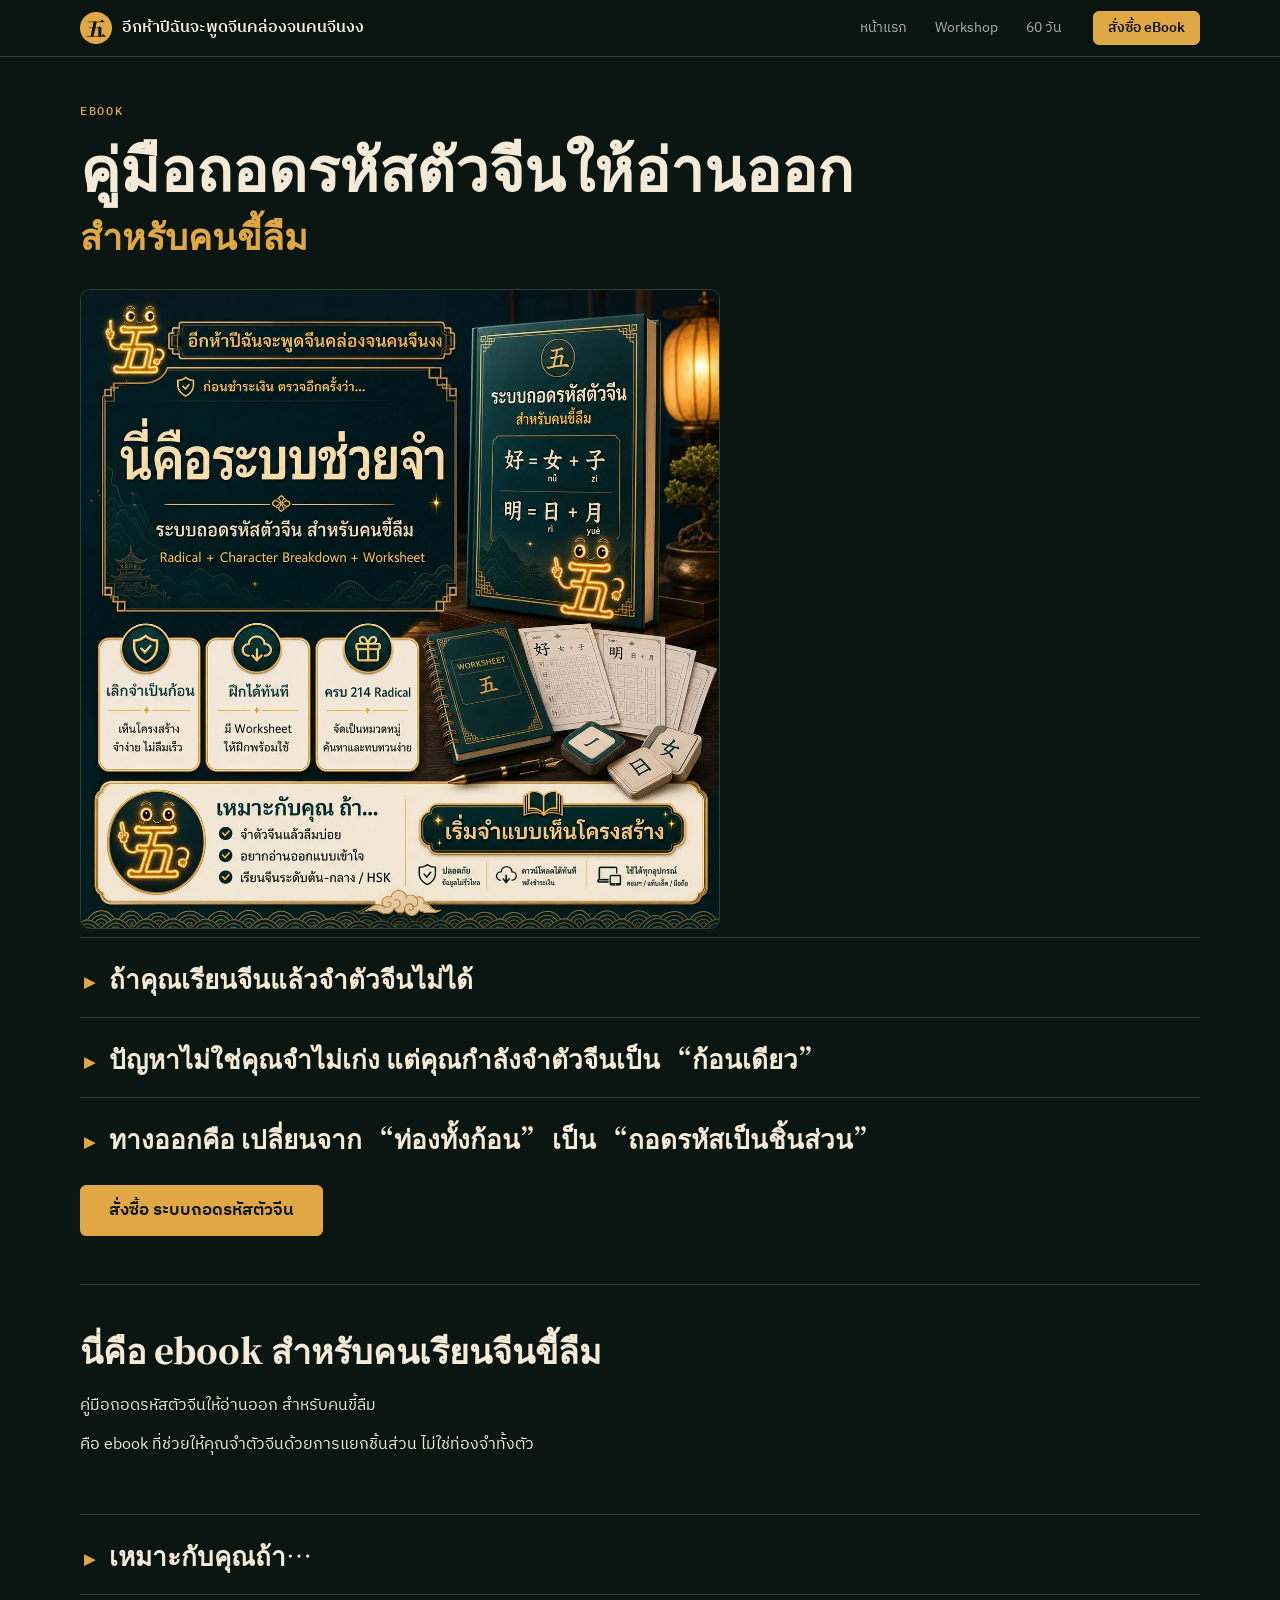
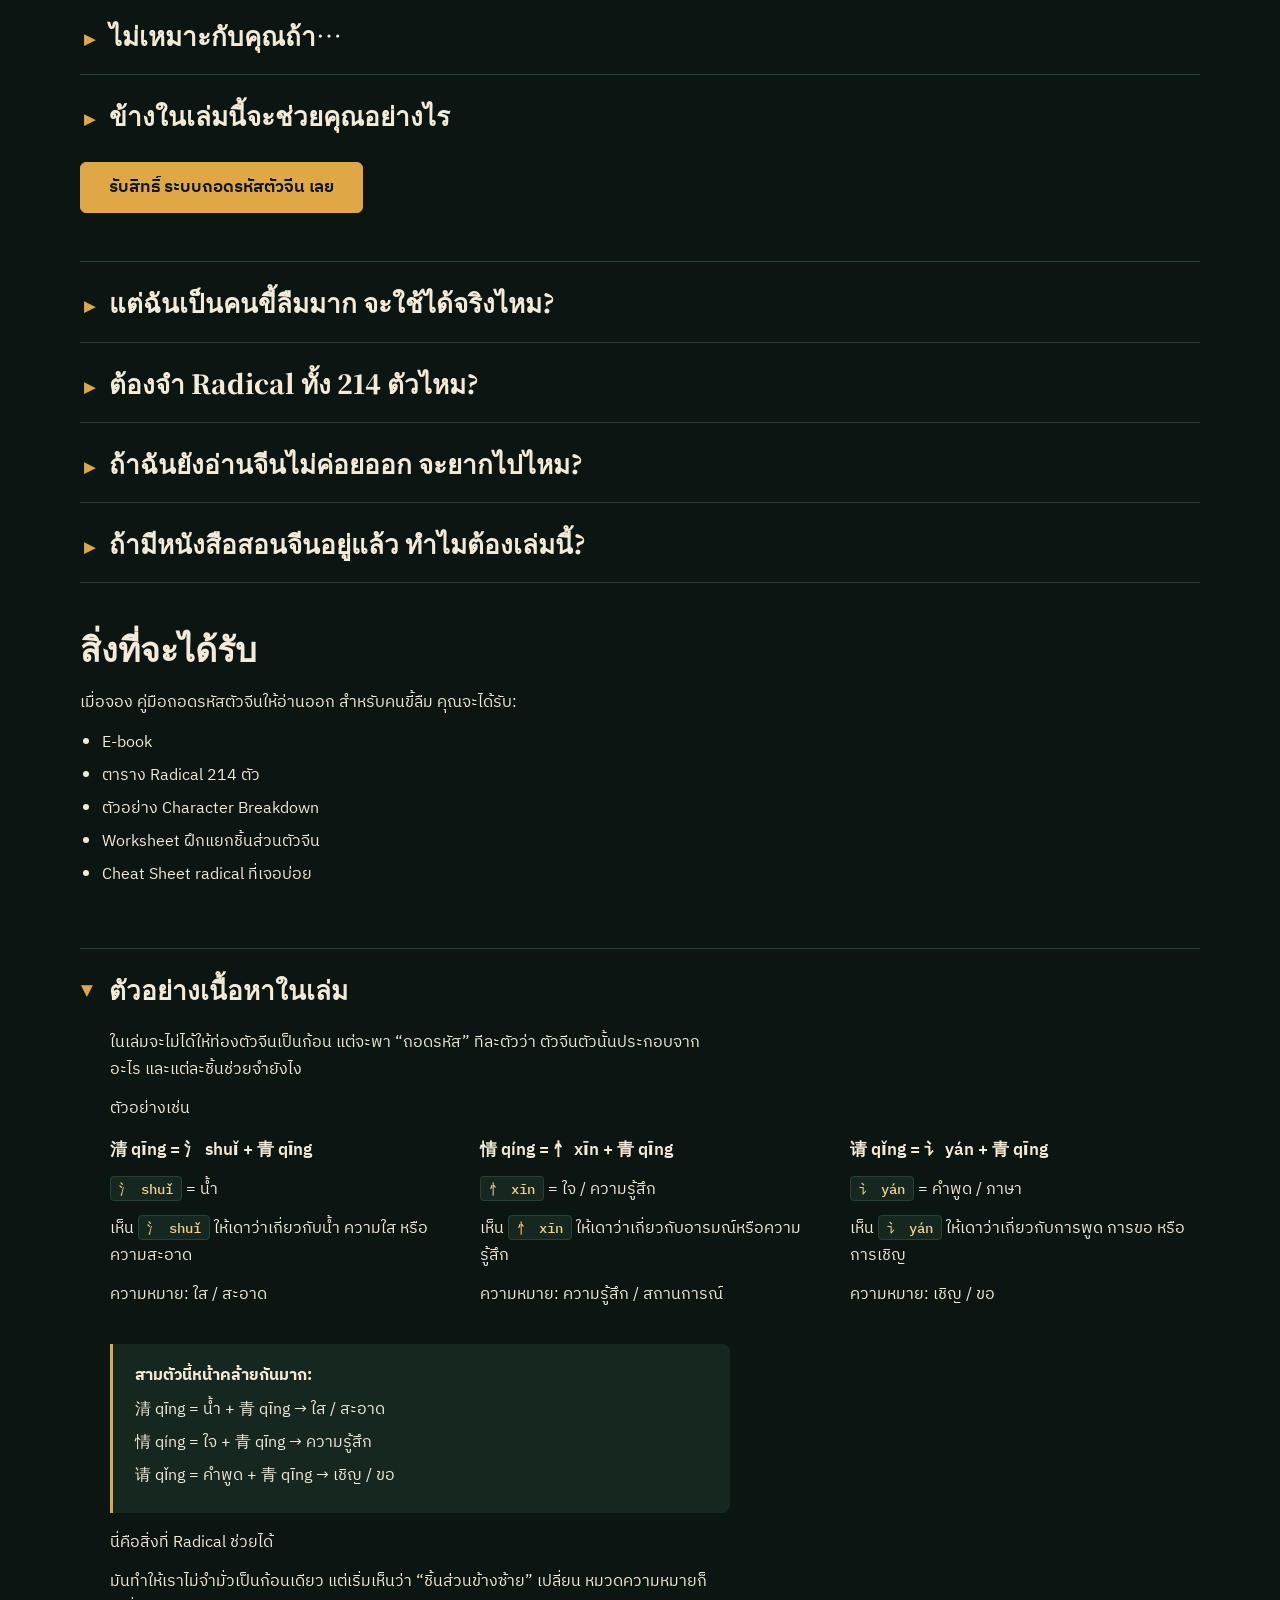
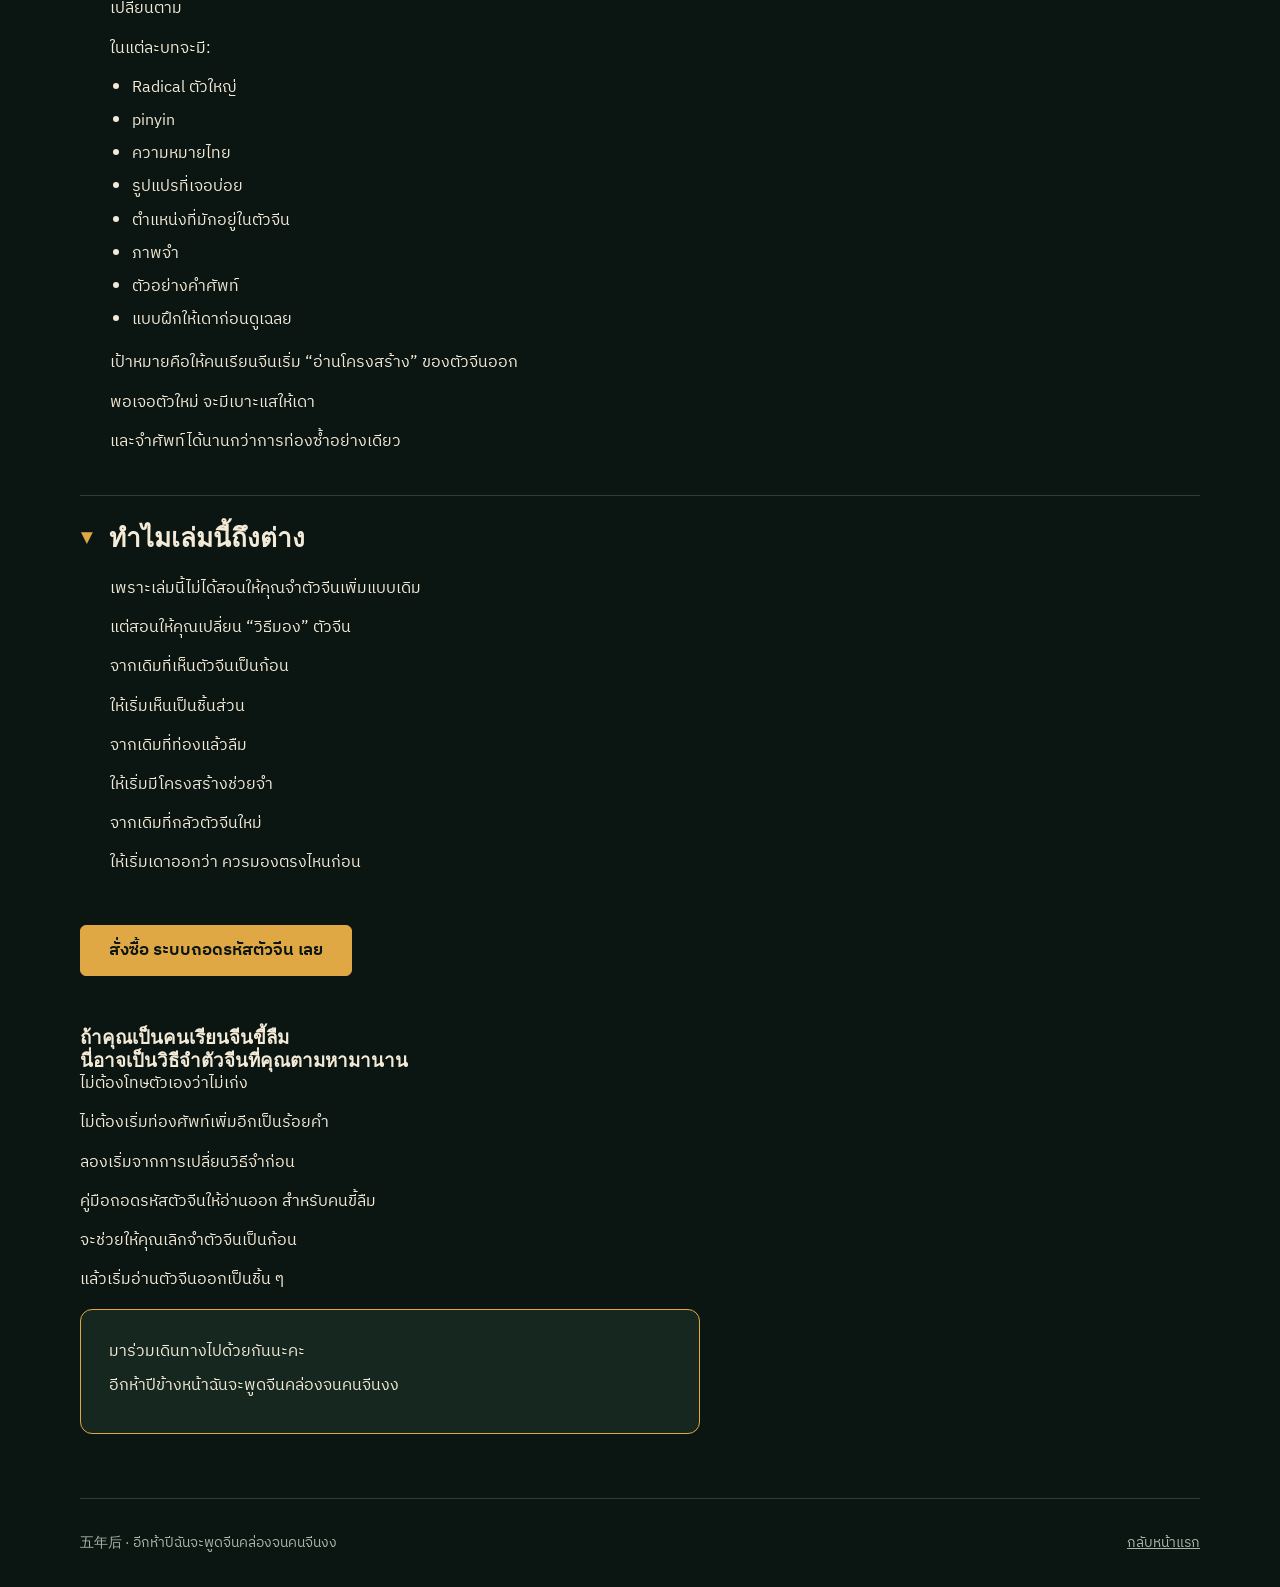
==== commit e32f7794: "eBook: new cover image; format HTML/CSS with prettier Co-Authored-By: Claude Sonnet 5.5 <noreply@ant" ====
--- a/ebook.html
+++ b/ebook.html
@@ -1,27 +1,323 @@
 <!doctype html>
 <html lang="th">
-<head>
-<meta charset="utf-8">
-<meta name="viewport" content="width=device-width,initial-scale=1,viewport-fit=cover">
-<title>คู่มือถอดรหัสตัวจีนให้อ่านออก สำหรับคนขี้ลืม</title>
-<meta name="description" content="eBook ที่ช่วยให้จำตัวจีนด้วยการแยกชิ้นส่วน ไม่ใช่ท่องจำทั้งตัว">
-<link rel="stylesheet" href="https://fonts.googleapis.com/css2?family=Noto+Serif+SC:wght@600;900&family=IBM+Plex+Sans+Thai:wght@400;500;600&family=IBM+Plex+Mono:wght@500&display=swap">
-<link rel="stylesheet" href="assets/style.css">
-</head>
-<body>
-<nav><div class="wrap">
-  <a class="logo" href="index.html"><b>五</b><span>อีกห้าปีฉันจะพูดจีนคล่องจนคนจีนงง</span></a>
-  <div class="menu"><a href="index.html">หน้าแรก</a><a href="index.html#workshop">Workshop</a><a href="index.html#path">60 วัน</a></div>
-  <a class="btn gold navbtn" href="https://buy.stripe.com/cNidRbb0v3Go1HVfo928801" target="_blank" rel="noopener">สั่งซื้อ eBook</a>
-</div></nav>
-<main class="wrap eb">
-  <p class="eyebrow">eBook</p>
-  <h1>คู่มือถอดรหัสตัวจีนให้อ่านออก<em>สำหรับคนขี้ลืม</em></h1>
-<details class="tg"><summary>ถ้าคุณเรียนจีนแล้วจำตัวจีนไม่ได้</summary><div class="tgb"><p>บางทีคุณอาจไม่ได้ “ความจำแย่”</p><p>แค่กำลังจำตัวจีนผิดวิธี</p><p>เคยไหม…</p><p>เรียนคำว่า 好 วันนี้ พรุ่งนี้เริ่มไม่แน่ใจแล้วว่าหน้าตาเป็นยังไง</p><p>เห็น 明, 朋, 间 แล้วรู้สึกว่าตัวจีนหน้าคล้ายกันไปหมด</p><p>เปิดตำราทีไรก็เจอเส้นขีดเต็มหน้า จนไม่รู้ว่าจะเริ่มจำจากตรงไหน</p><p>ท่องศัพท์จีนซ้ำ ๆ แต่พอเจอในประโยคจริงกลับอ่านไม่ออก</p><p>ถ้าคุณเป็นคนเรียนจีนที่รู้สึกว่า</p><p>“ฉันไม่ได้ขี้เกียจนะ แต่ทำไมตัวจีนมันจำยากขนาดนี้”</p></div></details><details class="tg"><summary>ปัญหาไม่ใช่คุณจำไม่เก่ง แต่คุณกำลังจำตัวจีนเป็น “ก้อนเดียว”</summary><div class="tgb"><p>คนเรียนจีนจำนวนมากพยายามจำตัวจีนแบบจำภาพทั้งตัว</p><p>เห็น 好 ก็จำว่า หน้าตาแบบนี้แปลว่า “ดี”</p><p>เห็น 明 ก็จำว่า หน้าตาแบบนี้แปลว่า “สว่าง”</p><p>เห็น 休 ก็จำว่า หน้าตาแบบนี้แปลว่า “พัก”</p><p>แต่วิธีนี้เหนื่อยมาก</p><p>เพราะพอจำนวนตัวจีนเพิ่มขึ้น สมองจะเริ่มแยกไม่ออกว่า</p><p>ตัวไหนคล้ายตัวไหน</p><p>เส้นไหนสำคัญ</p><p>ส่วนไหนช่วยจำความหมาย</p><p>และทำไมบางตัวถึงมีหน้าตาแบบนั้น</p><p>สุดท้ายเลยกลายเป็นว่า</p><p>จำวันนี้ ลืมพรุ่งนี้ แล้วต้องเริ่มใหม่ซ้ำ ๆ</p></div></details><details class="tg"><summary>ทางออกคือ เปลี่ยนจาก “ท่องทั้งก้อน” เป็น “ถอดรหัสเป็นชิ้นส่วน”</summary><div class="tgb"><p>ตัวจีนจำนวนมากไม่ได้ถูกสร้างมาแบบสุ่ม</p><p>แต่มักประกอบจากชิ้นส่วนเล็ก ๆ เช่น radical และส่วนประกอบอื่น ๆ</p><p>เช่น</p><p class="eq">好 = 女 + 子</p><p class="eq">明 = 日 + 月</p><p class="eq">休 = 亻 + 木</p><p>พอคุณเริ่มเห็นชิ้นส่วน</p><p>ตัวจีนจะไม่ใช่รูปวาดแปลก ๆ อีกต่อไป</p><p>แต่จะเริ่มกลายเป็นระบบที่มองออกว่า</p><p>ตรงนี้คือส่วนที่บอกความหมาย</p><p>ตรงนี้คือส่วนที่ช่วยจำ</p><p>ตรงนี้คือ pattern ที่เคยเจอมาแล้ว</p><p>นี่คือสิ่งที่ ebook เล่มนี้จะพาคุณทำ</p></div></details><div class="cta-row"><a class="btn gold" href="https://buy.stripe.com/cNidRbb0v3Go1HVfo928801" target="_blank" rel="noopener">สั่งซื้อ ระบบถอดรหัสตัวจีน</a></div><section class="sec"><h2>นี่คือ ebook สำหรับคนเรียนจีนขี้ลืม</h2><p>คู่มือถอดรหัสตัวจีนให้อ่านออก สำหรับคนขี้ลืม</p><p>คือ ebook ที่ช่วยให้คุณจำตัวจีนด้วยการแยกชิ้นส่วน ไม่ใช่ท่องจำทั้งตัว</p></section><details class="tg"><summary>เหมาะกับคุณถ้า…</summary><div class="tgb"><ul><li>คุณเรียนจีนระดับเริ่มต้นถึงกลาง</li><li>คุณจำตัวจีนแล้วลืมบ่อย</li><li>คุณรู้ pinyin บ้างแล้ว แต่อ่านตัวจีนยังไม่คล่อง</li><li>คุณสับสนกับตัวจีนที่หน้าตาคล้ายกัน</li><li>คุณไม่อยากท่องศัพท์แบบฝืน ๆ อีกต่อไป</li><li>คุณอยากมี “วิธีมองตัวจีน” ที่ช่วยให้จำง่ายขึ้น</li></ul></div></details><details class="tg"><summary>ไม่เหมาะกับคุณถ้า…</summary><div class="tgb"><ul><li>คุณต้องการตำราภาษาศาสตร์จีนเชิงลึก</li><li>คุณอยากได้ dictionary เต็มรูปแบบ</li><li>คุณต้องการจำ 214 radicals แบบท่องรวดเดียว</li><li>คุณยังไม่คิดจะฝึกทบทวนเลยแม้แต่นิดเดียว</li></ul></div></details><details class="tg"><summary>ข้างในเล่มนี้จะช่วยคุณอย่างไร</summary><div class="tgb"><h3>1. เลิกมองตัวจีนเป็นเส้นขีดมั่ว ๆ</h3><p>คุณจะได้เรียนวิธีมองตัวจีนเป็นส่วนประกอบ</p><p>เพื่อให้รู้ว่าควรสังเกตตรงไหนก่อน ไม่ใช่มองทั้งตัวแล้วพยายามจำแบบฝืน ๆ</p><h3>2. เข้าใจ radical แบบใช้จำได้จริง</h3><p>ไม่ใช่ให้ท่อง 214 ตัวตั้งแต่หน้าแรก</p><p>แต่เริ่มจาก radical และชิ้นส่วนที่ช่วยให้จำตัวจีนได้ง่ายขึ้นก่อน</p><h3>3. เห็นตัวอย่าง breakdown ที่จำง่าย</h3><p>เช่น</p><p class="eq">好 = 女 + 子</p><p class="eq">明 = 日 + 月</p><p class="eq">休 = 亻 + 木</p><p>คุณจะเริ่มเห็นว่า ตัวจีนมีโครงสร้าง ไม่ใช่ภาพสุ่ม</p><h3>4. มีตาราง Radical 214 ตัวไว้เปิดดู</h3><p>ใช้เป็น reference เวลาต้องการค้น</p><p>ไม่จำเป็นต้องท่องทั้งหมดในครั้งเดียว</p><h3>5. มีแบบฝึกให้สมองได้จำแบบ active</h3><p>ไม่ใช่อ่านผ่าน ๆ แล้วลืม</p><p>แต่มี worksheet ให้ฝึกแยกชิ้นส่วน ฝึกเดา และฝึกทบทวน</p></div></details><div class="cta-row"><a class="btn gold" href="https://buy.stripe.com/cNidRbb0v3Go1HVfo928801" target="_blank" rel="noopener">รับสิทธิ์ ระบบถอดรหัสตัวจีน เลย</a></div><details class="tg"><summary>แต่ฉันเป็นคนขี้ลืมมาก จะใช้ได้จริงไหม?</summary><div class="tgb"><p>ระบบนี้ไม่ได้พยายามทำให้คุณจำด้วยแรงฮึด</p><p>แต่ช่วยลดภาระสมองด้วยการให้คุณมี “จุดเกาะ” ในการจำ</p><p>แทนที่จะจำว่า 好 คือภาพหนึ่งภาพ</p><p>คุณจะจำว่า 好 มี 女 + 子</p><p>แทนที่จะจำว่า 明 คือเส้นหลายเส้นรวมกัน</p><p>คุณจะจำว่า 明 มี 日 + 月</p><p>พอสมองมีโครงให้เกาะ</p><p>การจำจะเบาลงกว่าการท่องทั้งตัว</p></div></details><details class="tg"><summary>ต้องจำ Radical ทั้ง 214 ตัวไหม?</summary><div class="tgb"><p>ไม่ต้อง (จริง ๆ)</p><p>นี่คือแรงต้านสำคัญที่หลายคนกลัว (แอดก็เป็น)</p><p>พอได้ยินคำว่า radical 214 ตัว ก็รู้สึกว่า “โอ๊ย แค่ศัพท์ก็จำไม่ไหวแล้ว”</p><p>เล่มนี้ไม่ได้ให้คุณท่อง 214 ตัวแบบสอบแข่งขัน</p><p>แต่ให้คุณรู้วิธีใช้ radical เป็นเครื่องมือช่วยจำ</p><p>เริ่มจากตัวที่เจอบ่อย</p><p>ดูตัวอย่างที่เข้าใจง่าย</p><p>แล้วค่อยใช้ตาราง 214 ตัวเป็นคลังอ้างอิง</p></div></details><details class="tg"><summary>ถ้าฉันยังอ่านจีนไม่ค่อยออก จะยากไปไหม?</summary><div class="tgb"><p>ไม่ยากเกินไป</p><p>เล่มนี้ออกแบบสำหรับคนเรียนจีนที่ยังจำตัวจีนไม่มั่นใจ</p><p>ไม่ใช่สำหรับคนที่อ่านจีนเก่งอยู่แล้ว</p><p>ถ้าคุณเคยเริ่มเรียนจีนมาบ้าง</p><p>รู้ pinyin บ้าง</p><p>เคยจำคำศัพท์จีนแล้วลืมบ้าง</p><p>คุณคือ คนที่ ระบบนี้ตั้งใจช่วย</p></div></details><details class="tg"><summary>ถ้ามีหนังสือสอนจีนอยู่แล้ว ทำไมต้องเล่มนี้?</summary><div class="tgb"><p>เพราะหนังสือเรียนส่วนใหญ่สอนว่า</p><p>คำนี้อ่านว่าอะไร</p><p>แปลว่าอะไร</p><p>ใช้ยังไง</p><p>แต่ไม่ได้หยุดพาคุณดูว่า</p><p>ตัวจีนตัวนี้ประกอบจากอะไร และควรจำตรงไหน</p><p>เล่มนี้ไม่ได้มาแทนหนังสือเรียนจีน</p><p>แต่มาเป็น “คู่มือช่วยจำตัวจีน” ที่ทำให้หนังสือเรียนเล่มอื่นอ่านง่ายขึ้น</p></div></details><section class="sec"><h2>สิ่งที่จะได้รับ</h2><p>เมื่อจอง คู่มือถอดรหัสตัวจีนให้อ่านออก สำหรับคนขี้ลืม คุณจะได้รับ:</p><ul><li>E-book </li><li>ตาราง Radical 214 ตัว</li><li>ตัวอย่าง Character Breakdown</li><li>Worksheet ฝึกแยกชิ้นส่วนตัวจีน</li><li>Cheat Sheet radical ที่เจอบ่อย</li></ul></section><details class="tg" open><summary>ตัวอย่างเนื้อหาในเล่ม</summary><div class="tgb"><p>ในเล่มจะไม่ได้ให้ท่องตัวจีนเป็นก้อน แต่จะพา “ถอดรหัส” ทีละตัวว่า ตัวจีนตัวนั้นประกอบจากอะไร และแต่ละชิ้นช่วยจำยังไง</p><p>ตัวอย่างเช่น</p><div class="cols"><div class="col"><h4>清 qīng = 氵 shuǐ + 青 qīng</h4><p><code>氵 shuǐ</code> = น้ำ</p><p>เห็น <code>氵 shuǐ</code> ให้เดาว่าเกี่ยวกับน้ำ ความใส หรือความสะอาด</p><p>ความหมาย: ใส / สะอาด</p></div><div class="col"><h4>情 qíng = 忄 xīn + 青 qīng</h4><p><code>忄 xīn</code> = ใจ / ความรู้สึก</p><p>เห็น <code>忄 xīn</code> ให้เดาว่าเกี่ยวกับอารมณ์หรือความรู้สึก</p><p>ความหมาย: ความรู้สึก / สถานการณ์</p></div><div class="col"><h4>请 qǐng = 讠 yán + 青 qīng</h4><p><code>讠 yán</code> = คำพูด / ภาษา</p><p>เห็น <code>讠 yán</code> ให้เดาว่าเกี่ยวกับการพูด การขอ หรือการเชิญ</p><p>ความหมาย: เชิญ / ขอ</p></div></div><blockquote><p><b>สามตัวนี้หน้าคล้ายกันมาก: </b></p><p>清 qīng = น้ำ + 青 qīng → ใส / สะอาด</p><p>情 qíng = ใจ + 青 qīng → ความรู้สึก</p><p>请 qǐng = คำพูด + 青 qīng → เชิญ / ขอ</p></blockquote><p>นี่คือสิ่งที่ Radical ช่วยได้</p><p>มันทำให้เราไม่จำมั่วเป็นก้อนเดียว แต่เริ่มเห็นว่า “ชิ้นส่วนข้างซ้าย” เปลี่ยน หมวดความหมายก็เปลี่ยนตาม</p><p>ในแต่ละบทจะมี:</p><ul><li>Radical ตัวใหญ่</li><li>pinyin</li><li>ความหมายไทย</li><li>รูปแปรที่เจอบ่อย</li><li>ตำแหน่งที่มักอยู่ในตัวจีน</li><li>ภาพจำ</li><li>ตัวอย่างคำศัพท์</li><li>แบบฝึกให้เดาก่อนดูเฉลย</li></ul><p>เป้าหมายคือให้คนเรียนจีนเริ่ม “อ่านโครงสร้าง” ของตัวจีนออก</p><p>พอเจอตัวใหม่ จะมีเบาะแสให้เดา</p><p>และจำศัพท์ได้นานกว่าการท่องซ้ำอย่างเดียว</p></div></details><details class="tg" open><summary>ทำไมเล่มนี้ถึงต่าง</summary><div class="tgb"><p>เพราะเล่มนี้ไม่ได้สอนให้คุณจำตัวจีนเพิ่มแบบเดิม</p><p>แต่สอนให้คุณเปลี่ยน “วิธีมอง” ตัวจีน</p><p>จากเดิมที่เห็นตัวจีนเป็นก้อน</p><p>ให้เริ่มเห็นเป็นชิ้นส่วน</p><p>จากเดิมที่ท่องแล้วลืม</p><p>ให้เริ่มมีโครงสร้างช่วยจำ</p><p>จากเดิมที่กลัวตัวจีนใหม่</p><p>ให้เริ่มเดาออกว่า ควรมองตรงไหนก่อน</p></div></details><div class="cta-row"><a class="btn gold" href="https://buy.stripe.com/cNidRbb0v3Go1HVfo928801" target="_blank" rel="noopener">สั่งซื้อ ระบบถอดรหัสตัวจีน เลย</a></div><h3>ถ้าคุณเป็นคนเรียนจีนขี้ลืม</h3><h3>นี่อาจเป็นวิธีจำตัวจีนที่คุณตามหามานาน</h3><p>ไม่ต้องโทษตัวเองว่าไม่เก่ง</p><p>ไม่ต้องเริ่มท่องศัพท์เพิ่มอีกเป็นร้อยคำ</p><p>ลองเริ่มจากการเปลี่ยนวิธีจำก่อน</p><p>คู่มือถอดรหัสตัวจีนให้อ่านออก สำหรับคนขี้ลืม</p><p>จะช่วยให้คุณเลิกจำตัวจีนเป็นก้อน</p><p>แล้วเริ่มอ่านตัวจีนออกเป็นชิ้น ๆ</p><div class="end"><p>มาร่วมเดินทางไปด้วยกันนะคะ</p><p>อีกห้าปีข้างหน้าฉันจะพูดจีนคล่องจนคนจีนงง</p></div>
-</main>
-<div class="wrap"><footer>
-  <span>五年后 · อีกห้าปีฉันจะพูดจีนคล่องจนคนจีนงง</span>
-  <span><a href="index.html">กลับหน้าแรก</a></span>
-</footer></div>
-</body>
+  <head>
+    <meta charset="utf-8" />
+    <meta name="viewport" content="width=device-width,initial-scale=1,viewport-fit=cover" />
+    <title>คู่มือถอดรหัสตัวจีนให้อ่านออก สำหรับคนขี้ลืม</title>
+    <meta
+      name="description"
+      content="eBook ที่ช่วยให้จำตัวจีนด้วยการแยกชิ้นส่วน ไม่ใช่ท่องจำทั้งตัว"
+    />
+    <link
+      rel="stylesheet"
+      href="https://fonts.googleapis.com/css2?family=Noto+Serif+SC:wght@600;900&family=IBM+Plex+Sans+Thai:wght@400;500;600&family=IBM+Plex+Mono:wght@500&display=swap"
+    />
+    <link rel="stylesheet" href="assets/style.css" />
+  </head>
+  <body>
+    <nav>
+      <div class="wrap">
+        <a class="logo" href="index.html"
+          ><b>五</b><span>อีกห้าปีฉันจะพูดจีนคล่องจนคนจีนงง</span></a
+        >
+        <div class="menu">
+          <a href="index.html">หน้าแรก</a><a href="index.html#workshop">Workshop</a
+          ><a href="index.html#path">60 วัน</a>
+        </div>
+        <a
+          class="btn gold navbtn"
+          href="https://buy.stripe.com/cNidRbb0v3Go1HVfo928801"
+          target="_blank"
+          rel="noopener"
+          >สั่งซื้อ eBook</a
+        >
+      </div>
+    </nav>
+    <main class="wrap eb">
+      <p class="eyebrow">eBook</p>
+      <h1>คู่มือถอดรหัสตัวจีนให้อ่านออก<em>สำหรับคนขี้ลืม</em></h1>
+      <figure class="cover">
+        <img
+          src="assets/images/ebook-cover.webp"
+          alt="ระบบถอดรหัสตัวจีน สำหรับคนขี้ลืม: Radical + Character Breakdown + Worksheet"
+        />
+      </figure>
+      <details class="tg">
+        <summary>ถ้าคุณเรียนจีนแล้วจำตัวจีนไม่ได้</summary>
+        <div class="tgb">
+          <p>บางทีคุณอาจไม่ได้ “ความจำแย่”</p>
+          <p>แค่กำลังจำตัวจีนผิดวิธี</p>
+          <p>เคยไหม…</p>
+          <p>เรียนคำว่า 好 วันนี้ พรุ่งนี้เริ่มไม่แน่ใจแล้วว่าหน้าตาเป็นยังไง</p>
+          <p>เห็น 明, 朋, 间 แล้วรู้สึกว่าตัวจีนหน้าคล้ายกันไปหมด</p>
+          <p>เปิดตำราทีไรก็เจอเส้นขีดเต็มหน้า จนไม่รู้ว่าจะเริ่มจำจากตรงไหน</p>
+          <p>ท่องศัพท์จีนซ้ำ ๆ แต่พอเจอในประโยคจริงกลับอ่านไม่ออก</p>
+          <p>ถ้าคุณเป็นคนเรียนจีนที่รู้สึกว่า</p>
+          <p>“ฉันไม่ได้ขี้เกียจนะ แต่ทำไมตัวจีนมันจำยากขนาดนี้”</p>
+        </div>
+      </details>
+      <details class="tg">
+        <summary>ปัญหาไม่ใช่คุณจำไม่เก่ง แต่คุณกำลังจำตัวจีนเป็น “ก้อนเดียว”</summary>
+        <div class="tgb">
+          <p>คนเรียนจีนจำนวนมากพยายามจำตัวจีนแบบจำภาพทั้งตัว</p>
+          <p>เห็น 好 ก็จำว่า หน้าตาแบบนี้แปลว่า “ดี”</p>
+          <p>เห็น 明 ก็จำว่า หน้าตาแบบนี้แปลว่า “สว่าง”</p>
+          <p>เห็น 休 ก็จำว่า หน้าตาแบบนี้แปลว่า “พัก”</p>
+          <p>แต่วิธีนี้เหนื่อยมาก</p>
+          <p>เพราะพอจำนวนตัวจีนเพิ่มขึ้น สมองจะเริ่มแยกไม่ออกว่า</p>
+          <p>ตัวไหนคล้ายตัวไหน</p>
+          <p>เส้นไหนสำคัญ</p>
+          <p>ส่วนไหนช่วยจำความหมาย</p>
+          <p>และทำไมบางตัวถึงมีหน้าตาแบบนั้น</p>
+          <p>สุดท้ายเลยกลายเป็นว่า</p>
+          <p>จำวันนี้ ลืมพรุ่งนี้ แล้วต้องเริ่มใหม่ซ้ำ ๆ</p>
+        </div>
+      </details>
+      <details class="tg">
+        <summary>ทางออกคือ เปลี่ยนจาก “ท่องทั้งก้อน” เป็น “ถอดรหัสเป็นชิ้นส่วน”</summary>
+        <div class="tgb">
+          <p>ตัวจีนจำนวนมากไม่ได้ถูกสร้างมาแบบสุ่ม</p>
+          <p>แต่มักประกอบจากชิ้นส่วนเล็ก ๆ เช่น radical และส่วนประกอบอื่น ๆ</p>
+          <p>เช่น</p>
+          <p class="eq">好 = 女 + 子</p>
+          <p class="eq">明 = 日 + 月</p>
+          <p class="eq">休 = 亻 + 木</p>
+          <p>พอคุณเริ่มเห็นชิ้นส่วน</p>
+          <p>ตัวจีนจะไม่ใช่รูปวาดแปลก ๆ อีกต่อไป</p>
+          <p>แต่จะเริ่มกลายเป็นระบบที่มองออกว่า</p>
+          <p>ตรงนี้คือส่วนที่บอกความหมาย</p>
+          <p>ตรงนี้คือส่วนที่ช่วยจำ</p>
+          <p>ตรงนี้คือ pattern ที่เคยเจอมาแล้ว</p>
+          <p>นี่คือสิ่งที่ ebook เล่มนี้จะพาคุณทำ</p>
+        </div>
+      </details>
+      <div class="cta-row">
+        <a
+          class="btn gold"
+          href="https://buy.stripe.com/cNidRbb0v3Go1HVfo928801"
+          target="_blank"
+          rel="noopener"
+          >สั่งซื้อ ระบบถอดรหัสตัวจีน</a
+        >
+      </div>
+      <section class="sec">
+        <h2>นี่คือ ebook สำหรับคนเรียนจีนขี้ลืม</h2>
+        <p>คู่มือถอดรหัสตัวจีนให้อ่านออก สำหรับคนขี้ลืม</p>
+        <p>คือ ebook ที่ช่วยให้คุณจำตัวจีนด้วยการแยกชิ้นส่วน ไม่ใช่ท่องจำทั้งตัว</p>
+      </section>
+      <details class="tg">
+        <summary>เหมาะกับคุณถ้า…</summary>
+        <div class="tgb">
+          <ul>
+            <li>คุณเรียนจีนระดับเริ่มต้นถึงกลาง</li>
+            <li>คุณจำตัวจีนแล้วลืมบ่อย</li>
+            <li>คุณรู้ pinyin บ้างแล้ว แต่อ่านตัวจีนยังไม่คล่อง</li>
+            <li>คุณสับสนกับตัวจีนที่หน้าตาคล้ายกัน</li>
+            <li>คุณไม่อยากท่องศัพท์แบบฝืน ๆ อีกต่อไป</li>
+            <li>คุณอยากมี “วิธีมองตัวจีน” ที่ช่วยให้จำง่ายขึ้น</li>
+          </ul>
+        </div>
+      </details>
+      <details class="tg">
+        <summary>ไม่เหมาะกับคุณถ้า…</summary>
+        <div class="tgb">
+          <ul>
+            <li>คุณต้องการตำราภาษาศาสตร์จีนเชิงลึก</li>
+            <li>คุณอยากได้ dictionary เต็มรูปแบบ</li>
+            <li>คุณต้องการจำ 214 radicals แบบท่องรวดเดียว</li>
+            <li>คุณยังไม่คิดจะฝึกทบทวนเลยแม้แต่นิดเดียว</li>
+          </ul>
+        </div>
+      </details>
+      <details class="tg">
+        <summary>ข้างในเล่มนี้จะช่วยคุณอย่างไร</summary>
+        <div class="tgb">
+          <h3>1. เลิกมองตัวจีนเป็นเส้นขีดมั่ว ๆ</h3>
+          <p>คุณจะได้เรียนวิธีมองตัวจีนเป็นส่วนประกอบ</p>
+          <p>เพื่อให้รู้ว่าควรสังเกตตรงไหนก่อน ไม่ใช่มองทั้งตัวแล้วพยายามจำแบบฝืน ๆ</p>
+          <h3>2. เข้าใจ radical แบบใช้จำได้จริง</h3>
+          <p>ไม่ใช่ให้ท่อง 214 ตัวตั้งแต่หน้าแรก</p>
+          <p>แต่เริ่มจาก radical และชิ้นส่วนที่ช่วยให้จำตัวจีนได้ง่ายขึ้นก่อน</p>
+          <h3>3. เห็นตัวอย่าง breakdown ที่จำง่าย</h3>
+          <p>เช่น</p>
+          <p class="eq">好 = 女 + 子</p>
+          <p class="eq">明 = 日 + 月</p>
+          <p class="eq">休 = 亻 + 木</p>
+          <p>คุณจะเริ่มเห็นว่า ตัวจีนมีโครงสร้าง ไม่ใช่ภาพสุ่ม</p>
+          <h3>4. มีตาราง Radical 214 ตัวไว้เปิดดู</h3>
+          <p>ใช้เป็น reference เวลาต้องการค้น</p>
+          <p>ไม่จำเป็นต้องท่องทั้งหมดในครั้งเดียว</p>
+          <h3>5. มีแบบฝึกให้สมองได้จำแบบ active</h3>
+          <p>ไม่ใช่อ่านผ่าน ๆ แล้วลืม</p>
+          <p>แต่มี worksheet ให้ฝึกแยกชิ้นส่วน ฝึกเดา และฝึกทบทวน</p>
+        </div>
+      </details>
+      <div class="cta-row">
+        <a
+          class="btn gold"
+          href="https://buy.stripe.com/cNidRbb0v3Go1HVfo928801"
+          target="_blank"
+          rel="noopener"
+          >รับสิทธิ์ ระบบถอดรหัสตัวจีน เลย</a
+        >
+      </div>
+      <details class="tg">
+        <summary>แต่ฉันเป็นคนขี้ลืมมาก จะใช้ได้จริงไหม?</summary>
+        <div class="tgb">
+          <p>ระบบนี้ไม่ได้พยายามทำให้คุณจำด้วยแรงฮึด</p>
+          <p>แต่ช่วยลดภาระสมองด้วยการให้คุณมี “จุดเกาะ” ในการจำ</p>
+          <p>แทนที่จะจำว่า 好 คือภาพหนึ่งภาพ</p>
+          <p>คุณจะจำว่า 好 มี 女 + 子</p>
+          <p>แทนที่จะจำว่า 明 คือเส้นหลายเส้นรวมกัน</p>
+          <p>คุณจะจำว่า 明 มี 日 + 月</p>
+          <p>พอสมองมีโครงให้เกาะ</p>
+          <p>การจำจะเบาลงกว่าการท่องทั้งตัว</p>
+        </div>
+      </details>
+      <details class="tg">
+        <summary>ต้องจำ Radical ทั้ง 214 ตัวไหม?</summary>
+        <div class="tgb">
+          <p>ไม่ต้อง (จริง ๆ)</p>
+          <p>นี่คือแรงต้านสำคัญที่หลายคนกลัว (แอดก็เป็น)</p>
+          <p>พอได้ยินคำว่า radical 214 ตัว ก็รู้สึกว่า “โอ๊ย แค่ศัพท์ก็จำไม่ไหวแล้ว”</p>
+          <p>เล่มนี้ไม่ได้ให้คุณท่อง 214 ตัวแบบสอบแข่งขัน</p>
+          <p>แต่ให้คุณรู้วิธีใช้ radical เป็นเครื่องมือช่วยจำ</p>
+          <p>เริ่มจากตัวที่เจอบ่อย</p>
+          <p>ดูตัวอย่างที่เข้าใจง่าย</p>
+          <p>แล้วค่อยใช้ตาราง 214 ตัวเป็นคลังอ้างอิง</p>
+        </div>
+      </details>
+      <details class="tg">
+        <summary>ถ้าฉันยังอ่านจีนไม่ค่อยออก จะยากไปไหม?</summary>
+        <div class="tgb">
+          <p>ไม่ยากเกินไป</p>
+          <p>เล่มนี้ออกแบบสำหรับคนเรียนจีนที่ยังจำตัวจีนไม่มั่นใจ</p>
+          <p>ไม่ใช่สำหรับคนที่อ่านจีนเก่งอยู่แล้ว</p>
+          <p>ถ้าคุณเคยเริ่มเรียนจีนมาบ้าง</p>
+          <p>รู้ pinyin บ้าง</p>
+          <p>เคยจำคำศัพท์จีนแล้วลืมบ้าง</p>
+          <p>คุณคือ คนที่ ระบบนี้ตั้งใจช่วย</p>
+        </div>
+      </details>
+      <details class="tg">
+        <summary>ถ้ามีหนังสือสอนจีนอยู่แล้ว ทำไมต้องเล่มนี้?</summary>
+        <div class="tgb">
+          <p>เพราะหนังสือเรียนส่วนใหญ่สอนว่า</p>
+          <p>คำนี้อ่านว่าอะไร</p>
+          <p>แปลว่าอะไร</p>
+          <p>ใช้ยังไง</p>
+          <p>แต่ไม่ได้หยุดพาคุณดูว่า</p>
+          <p>ตัวจีนตัวนี้ประกอบจากอะไร และควรจำตรงไหน</p>
+          <p>เล่มนี้ไม่ได้มาแทนหนังสือเรียนจีน</p>
+          <p>แต่มาเป็น “คู่มือช่วยจำตัวจีน” ที่ทำให้หนังสือเรียนเล่มอื่นอ่านง่ายขึ้น</p>
+        </div>
+      </details>
+      <section class="sec">
+        <h2>สิ่งที่จะได้รับ</h2>
+        <p>เมื่อจอง คู่มือถอดรหัสตัวจีนให้อ่านออก สำหรับคนขี้ลืม คุณจะได้รับ:</p>
+        <ul>
+          <li>E-book</li>
+          <li>ตาราง Radical 214 ตัว</li>
+          <li>ตัวอย่าง Character Breakdown</li>
+          <li>Worksheet ฝึกแยกชิ้นส่วนตัวจีน</li>
+          <li>Cheat Sheet radical ที่เจอบ่อย</li>
+        </ul>
+      </section>
+      <details class="tg" open>
+        <summary>ตัวอย่างเนื้อหาในเล่ม</summary>
+        <div class="tgb">
+          <p>
+            ในเล่มจะไม่ได้ให้ท่องตัวจีนเป็นก้อน แต่จะพา “ถอดรหัส” ทีละตัวว่า
+            ตัวจีนตัวนั้นประกอบจากอะไร และแต่ละชิ้นช่วยจำยังไง
+          </p>
+          <p>ตัวอย่างเช่น</p>
+          <div class="cols">
+            <div class="col">
+              <h4>清 qīng = 氵 shuǐ + 青 qīng</h4>
+              <p><code>氵 shuǐ</code> = น้ำ</p>
+              <p>เห็น <code>氵 shuǐ</code> ให้เดาว่าเกี่ยวกับน้ำ ความใส หรือความสะอาด</p>
+              <p>ความหมาย: ใส / สะอาด</p>
+            </div>
+            <div class="col">
+              <h4>情 qíng = 忄 xīn + 青 qīng</h4>
+              <p><code>忄 xīn</code> = ใจ / ความรู้สึก</p>
+              <p>เห็น <code>忄 xīn</code> ให้เดาว่าเกี่ยวกับอารมณ์หรือความรู้สึก</p>
+              <p>ความหมาย: ความรู้สึก / สถานการณ์</p>
+            </div>
+            <div class="col">
+              <h4>请 qǐng = 讠 yán + 青 qīng</h4>
+              <p><code>讠 yán</code> = คำพูด / ภาษา</p>
+              <p>เห็น <code>讠 yán</code> ให้เดาว่าเกี่ยวกับการพูด การขอ หรือการเชิญ</p>
+              <p>ความหมาย: เชิญ / ขอ</p>
+            </div>
+          </div>
+          <blockquote>
+            <p><b>สามตัวนี้หน้าคล้ายกันมาก: </b></p>
+            <p>清 qīng = น้ำ + 青 qīng → ใส / สะอาด</p>
+            <p>情 qíng = ใจ + 青 qīng → ความรู้สึก</p>
+            <p>请 qǐng = คำพูด + 青 qīng → เชิญ / ขอ</p>
+          </blockquote>
+          <p>นี่คือสิ่งที่ Radical ช่วยได้</p>
+          <p>
+            มันทำให้เราไม่จำมั่วเป็นก้อนเดียว แต่เริ่มเห็นว่า “ชิ้นส่วนข้างซ้าย” เปลี่ยน
+            หมวดความหมายก็เปลี่ยนตาม
+          </p>
+          <p>ในแต่ละบทจะมี:</p>
+          <ul>
+            <li>Radical ตัวใหญ่</li>
+            <li>pinyin</li>
+            <li>ความหมายไทย</li>
+            <li>รูปแปรที่เจอบ่อย</li>
+            <li>ตำแหน่งที่มักอยู่ในตัวจีน</li>
+            <li>ภาพจำ</li>
+            <li>ตัวอย่างคำศัพท์</li>
+            <li>แบบฝึกให้เดาก่อนดูเฉลย</li>
+          </ul>
+          <p>เป้าหมายคือให้คนเรียนจีนเริ่ม “อ่านโครงสร้าง” ของตัวจีนออก</p>
+          <p>พอเจอตัวใหม่ จะมีเบาะแสให้เดา</p>
+          <p>และจำศัพท์ได้นานกว่าการท่องซ้ำอย่างเดียว</p>
+        </div>
+      </details>
+      <details class="tg" open>
+        <summary>ทำไมเล่มนี้ถึงต่าง</summary>
+        <div class="tgb">
+          <p>เพราะเล่มนี้ไม่ได้สอนให้คุณจำตัวจีนเพิ่มแบบเดิม</p>
+          <p>แต่สอนให้คุณเปลี่ยน “วิธีมอง” ตัวจีน</p>
+          <p>จากเดิมที่เห็นตัวจีนเป็นก้อน</p>
+          <p>ให้เริ่มเห็นเป็นชิ้นส่วน</p>
+          <p>จากเดิมที่ท่องแล้วลืม</p>
+          <p>ให้เริ่มมีโครงสร้างช่วยจำ</p>
+          <p>จากเดิมที่กลัวตัวจีนใหม่</p>
+          <p>ให้เริ่มเดาออกว่า ควรมองตรงไหนก่อน</p>
+        </div>
+      </details>
+      <div class="cta-row">
+        <a
+          class="btn gold"
+          href="https://buy.stripe.com/cNidRbb0v3Go1HVfo928801"
+          target="_blank"
+          rel="noopener"
+          >สั่งซื้อ ระบบถอดรหัสตัวจีน เลย</a
+        >
+      </div>
+      <h3>ถ้าคุณเป็นคนเรียนจีนขี้ลืม</h3>
+      <h3>นี่อาจเป็นวิธีจำตัวจีนที่คุณตามหามานาน</h3>
+      <p>ไม่ต้องโทษตัวเองว่าไม่เก่ง</p>
+      <p>ไม่ต้องเริ่มท่องศัพท์เพิ่มอีกเป็นร้อยคำ</p>
+      <p>ลองเริ่มจากการเปลี่ยนวิธีจำก่อน</p>
+      <p>คู่มือถอดรหัสตัวจีนให้อ่านออก สำหรับคนขี้ลืม</p>
+      <p>จะช่วยให้คุณเลิกจำตัวจีนเป็นก้อน</p>
+      <p>แล้วเริ่มอ่านตัวจีนออกเป็นชิ้น ๆ</p>
+      <div class="end">
+        <p>มาร่วมเดินทางไปด้วยกันนะคะ</p>
+        <p>อีกห้าปีข้างหน้าฉันจะพูดจีนคล่องจนคนจีนงง</p>
+      </div>
+    </main>
+    <div class="wrap">
+      <footer>
+        <span>五年后 · อีกห้าปีฉันจะพูดจีนคล่องจนคนจีนงง</span>
+        <span><a href="index.html">กลับหน้าแรก</a></span>
+      </footer>
+    </div>
+  </body>
 </html>
--- a/assets/style.css
+++ b/assets/style.css
@@ -1,210 +1,1026 @@
 /* Layout: dark study-room site. Sticky nav, hero with live-session card, then announcements, schedule, 60-day path, daily recaps, community, site map. */
-:root{
-  --ink:#0b1512; --ink-2:#112019; --panel:#15271f; --line:#2a4034;
-  --gold:#e0a845; --gold-soft:#f1d28f; --paper:#f3ead7; --mute:#a9b5a8; --red:#d4553f;
-  --f-han:'Noto Serif SC','Songti SC','STSong',serif;
-  --f-body:'IBM Plex Sans Thai','Noto Sans Thai',system-ui,sans-serif;
-  --f-mono:'IBM Plex Mono',ui-monospace,monospace;
-  color-scheme:dark;
-}
-*{box-sizing:border-box}
-html{scroll-behavior:smooth}
-body{margin:0;background:var(--ink);color:var(--paper);font:400 16px/1.7 var(--f-body);
-  padding-left:max(16px,env(safe-area-inset-left,0px));padding-right:max(16px,env(safe-area-inset-right,0px));padding-block:0}
-a{color:inherit}
-.wrap{max-width:1120px;margin:0 auto}
-:focus-visible{outline:2px solid var(--gold);outline-offset:3px}
-h1,h2,h3{font-family:var(--f-han);margin:0;text-wrap:balance;line-height:1.25}
-h2{font-size:clamp(26px,4vw,38px);font-weight:900}
-.eyebrow{font:500 12px/1 var(--f-mono);letter-spacing:.14em;text-transform:uppercase;color:var(--gold);margin:0 0 12px}
-section{padding-block:72px;scroll-margin-top:64px}
-.lead{color:var(--mute);max-width:60ch;margin:10px 0 0}
+:root {
+  --ink: #0b1512;
+  --ink-2: #112019;
+  --panel: #15271f;
+  --line: #2a4034;
+  --gold: #e0a845;
+  --gold-soft: #f1d28f;
+  --paper: #f3ead7;
+  --mute: #a9b5a8;
+  --red: #d4553f;
+  --f-han: "Noto Serif SC", "Songti SC", "STSong", serif;
+  --f-body: "IBM Plex Sans Thai", "Noto Sans Thai", system-ui, sans-serif;
+  --f-mono: "IBM Plex Mono", ui-monospace, monospace;
+  color-scheme: dark;
+}
+* {
+  box-sizing: border-box;
+}
+html {
+  scroll-behavior: smooth;
+}
+body {
+  margin: 0;
+  background: var(--ink);
+  color: var(--paper);
+  font: 400 16px/1.7 var(--f-body);
+  padding-left: max(16px, env(safe-area-inset-left, 0px));
+  padding-right: max(16px, env(safe-area-inset-right, 0px));
+  padding-block: 0;
+}
+a {
+  color: inherit;
+}
+.wrap {
+  max-width: 1120px;
+  margin: 0 auto;
+}
+:focus-visible {
+  outline: 2px solid var(--gold);
+  outline-offset: 3px;
+}
+h1,
+h2,
+h3 {
+  font-family: var(--f-han);
+  margin: 0;
+  text-wrap: balance;
+  line-height: 1.25;
+}
+h2 {
+  font-size: clamp(26px, 4vw, 38px);
+  font-weight: 900;
+}
+.eyebrow {
+  font: 500 12px/1 var(--f-mono);
+  letter-spacing: 0.14em;
+  text-transform: uppercase;
+  color: var(--gold);
+  margin: 0 0 12px;
+}
+section {
+  padding-block: 72px;
+  scroll-margin-top: 64px;
+}
+.lead {
+  color: var(--mute);
+  max-width: 60ch;
+  margin: 10px 0 0;
+}
 
 /* nav */
-nav{position:sticky;top:env(safe-area-inset-top,0px);z-index:20;background:rgba(11,21,18,.92);backdrop-filter:blur(8px);
-  margin-inline:calc(-1 * max(16px,env(safe-area-inset-left,0px)));padding-inline:max(16px,env(safe-area-inset-left,0px));border-bottom:1px solid var(--line)}
-body::before{content:"";position:fixed;inset:0 0 auto;height:env(safe-area-inset-top,0px);background:var(--ink);z-index:30}
-nav .wrap{display:flex;align-items:center;gap:20px;height:56px}
-.logo{display:flex;align-items:center;gap:10px;text-decoration:none;font-weight:600}
-.logo b{font:900 20px/1 var(--f-han);color:var(--ink);background:var(--gold);width:32px;height:32px;display:grid;place-items:center;border-radius:50%}
-.menu{display:flex;gap:4px;margin-left:auto;overflow-x:auto;scrollbar-width:none}
-.menu a{padding:8px 12px;text-decoration:none;color:var(--mute);font-size:14px;white-space:nowrap;border-radius:6px}
-.menu a:hover{color:var(--paper);background:var(--panel)}
-.btn{display:inline-flex;align-items:center;gap:8px;padding:12px 20px;border-radius:6px;font:600 15px/1 var(--f-body);text-decoration:none;border:1px solid var(--gold);cursor:pointer}
-.btn.gold{background:var(--gold);color:var(--ink)}
-.btn.gold:hover{background:var(--gold-soft)}
-.btn.ghost{background:transparent;color:var(--gold)}
-.btn.ghost:hover{background:rgba(224,168,69,.12)}
-@media(max-width:720px){.logo span{display:none}}
+nav {
+  position: sticky;
+  top: env(safe-area-inset-top, 0px);
+  z-index: 20;
+  background: rgba(11, 21, 18, 0.92);
+  backdrop-filter: blur(8px);
+  margin-inline: calc(-1 * max(16px, env(safe-area-inset-left, 0px)));
+  padding-inline: max(16px, env(safe-area-inset-left, 0px));
+  border-bottom: 1px solid var(--line);
+}
+body::before {
+  content: "";
+  position: fixed;
+  inset: 0 0 auto;
+  height: env(safe-area-inset-top, 0px);
+  background: var(--ink);
+  z-index: 30;
+}
+nav .wrap {
+  display: flex;
+  align-items: center;
+  gap: 20px;
+  height: 56px;
+}
+.logo {
+  display: flex;
+  align-items: center;
+  gap: 10px;
+  text-decoration: none;
+  font-weight: 600;
+}
+.logo b {
+  font: 900 20px/1 var(--f-han);
+  color: var(--ink);
+  background: var(--gold);
+  width: 32px;
+  height: 32px;
+  display: grid;
+  place-items: center;
+  border-radius: 50%;
+}
+.menu {
+  display: flex;
+  gap: 4px;
+  margin-left: auto;
+  overflow-x: auto;
+  scrollbar-width: none;
+}
+.menu a {
+  padding: 8px 12px;
+  text-decoration: none;
+  color: var(--mute);
+  font-size: 14px;
+  white-space: nowrap;
+  border-radius: 6px;
+}
+.menu a:hover {
+  color: var(--paper);
+  background: var(--panel);
+}
+.btn {
+  display: inline-flex;
+  align-items: center;
+  gap: 8px;
+  padding: 12px 20px;
+  border-radius: 6px;
+  font: 600 15px/1 var(--f-body);
+  text-decoration: none;
+  border: 1px solid var(--gold);
+  cursor: pointer;
+}
+.btn.gold {
+  background: var(--gold);
+  color: var(--ink);
+}
+.btn.gold:hover {
+  background: var(--gold-soft);
+}
+.btn.ghost {
+  background: transparent;
+  color: var(--gold);
+}
+.btn.ghost:hover {
+  background: rgba(224, 168, 69, 0.12);
+}
+@media (max-width: 720px) {
+  .logo span {
+    display: none;
+  }
+}
 
 /* hero */
-.hero{padding-block:40px 64px}
-.banner{position:relative;border-radius:10px;overflow:hidden;border:1px solid var(--line);aspect-ratio:2.43;background:var(--ink-2)}
-.banner img{width:100%;height:100%;object-fit:cover;display:block}
-.hero-grid{display:grid;grid-template-columns:1.25fr 1fr;gap:40px;margin-top:40px;align-items:start}
-.hero h1{font-size:clamp(30px,5vw,52px);font-weight:900}
-.hero h1 em{font-style:normal;color:var(--gold)}
-.hero p{color:var(--mute);margin:16px 0 28px;max-width:52ch}
-.cta{display:flex;gap:12px;flex-wrap:wrap}
-.next{background:var(--panel);border:1px solid var(--line);border-radius:10px;padding:24px;min-width:0}
-.next .live{display:inline-flex;align-items:center;gap:8px;font:500 12px/1 var(--f-mono);letter-spacing:.1em;color:var(--gold)}
-.dot{width:8px;height:8px;border-radius:50%;background:var(--red);box-shadow:0 0 0 0 rgba(212,85,63,.6);animation:pulse 2s infinite}
-@keyframes pulse{70%{box-shadow:0 0 0 8px rgba(212,85,63,0)}100%{box-shadow:0 0 0 0 rgba(212,85,63,0)}}
-.next h3{font-size:22px;margin:14px 0 4px}
-.next .when{color:var(--mute);font-size:14px}
-.count{display:flex;gap:10px;margin:20px 0}
-.count div{flex:1;background:var(--ink);border:1px solid var(--line);border-radius:6px;padding:10px 0;text-align:center}
-.count b{display:block;font:500 26px/1.1 var(--f-mono);font-variant-numeric:tabular-nums;color:var(--gold-soft)}
-.count small{font-size:12px;color:var(--mute)}
-.next .btn{width:100%;justify-content:center}
-@media(max-width:860px){.hero-grid{grid-template-columns:1fr}}
+.hero {
+  padding-block: 40px 64px;
+}
+.banner {
+  position: relative;
+  border-radius: 10px;
+  overflow: hidden;
+  border: 1px solid var(--line);
+  aspect-ratio: 2.43;
+  background: var(--ink-2);
+}
+.banner img {
+  width: 100%;
+  height: 100%;
+  object-fit: cover;
+  display: block;
+}
+.hero-grid {
+  display: grid;
+  grid-template-columns: 1.25fr 1fr;
+  gap: 40px;
+  margin-top: 40px;
+  align-items: start;
+}
+.hero h1 {
+  font-size: clamp(30px, 5vw, 52px);
+  font-weight: 900;
+}
+.hero h1 em {
+  font-style: normal;
+  color: var(--gold);
+}
+.hero p {
+  color: var(--mute);
+  margin: 16px 0 28px;
+  max-width: 52ch;
+}
+.cta {
+  display: flex;
+  gap: 12px;
+  flex-wrap: wrap;
+}
+.next {
+  background: var(--panel);
+  border: 1px solid var(--line);
+  border-radius: 10px;
+  padding: 24px;
+  min-width: 0;
+}
+.next .live {
+  display: inline-flex;
+  align-items: center;
+  gap: 8px;
+  font: 500 12px/1 var(--f-mono);
+  letter-spacing: 0.1em;
+  color: var(--gold);
+}
+.dot {
+  width: 8px;
+  height: 8px;
+  border-radius: 50%;
+  background: var(--red);
+  box-shadow: 0 0 0 0 rgba(212, 85, 63, 0.6);
+  animation: pulse 2s infinite;
+}
+@keyframes pulse {
+  70% {
+    box-shadow: 0 0 0 8px rgba(212, 85, 63, 0);
+  }
+  100% {
+    box-shadow: 0 0 0 0 rgba(212, 85, 63, 0);
+  }
+}
+.next h3 {
+  font-size: 22px;
+  margin: 14px 0 4px;
+}
+.next .when {
+  color: var(--mute);
+  font-size: 14px;
+}
+.count {
+  display: flex;
+  gap: 10px;
+  margin: 20px 0;
+}
+.count div {
+  flex: 1;
+  background: var(--ink);
+  border: 1px solid var(--line);
+  border-radius: 6px;
+  padding: 10px 0;
+  text-align: center;
+}
+.count b {
+  display: block;
+  font: 500 26px/1.1 var(--f-mono);
+  font-variant-numeric: tabular-nums;
+  color: var(--gold-soft);
+}
+.count small {
+  font-size: 12px;
+  color: var(--mute);
+}
+.next .btn {
+  width: 100%;
+  justify-content: center;
+}
+@media (max-width: 860px) {
+  .hero-grid {
+    grid-template-columns: 1fr;
+  }
+}
 
 /* progress ribbon */
-.ribbon{border-block:1px solid var(--line);background:var(--ink-2);margin-inline:calc(-1 * max(16px,env(safe-area-inset-left,0px)));padding-inline:max(16px,env(safe-area-inset-left,0px))}
-.ribbon .wrap{display:grid;grid-template-columns:repeat(4,1fr);gap:24px;padding-block:28px}
-.ribbon b{display:block;font:900 34px/1.1 var(--f-han);color:var(--gold)}
-.ribbon span{font-size:14px;color:var(--mute)}
-@media(max-width:720px){.ribbon .wrap{grid-template-columns:repeat(2,1fr)}}
+.ribbon {
+  border-block: 1px solid var(--line);
+  background: var(--ink-2);
+  margin-inline: calc(-1 * max(16px, env(safe-area-inset-left, 0px)));
+  padding-inline: max(16px, env(safe-area-inset-left, 0px));
+}
+.ribbon .wrap {
+  display: grid;
+  grid-template-columns: repeat(4, 1fr);
+  gap: 24px;
+  padding-block: 28px;
+}
+.ribbon b {
+  display: block;
+  font: 900 34px/1.1 var(--f-han);
+  color: var(--gold);
+}
+.ribbon span {
+  font-size: 14px;
+  color: var(--mute);
+}
+@media (max-width: 720px) {
+  .ribbon .wrap {
+    grid-template-columns: repeat(2, 1fr);
+  }
+}
 
 /* announcements */
-.ann{display:grid;gap:0;margin-top:28px;border-top:1px solid var(--line)}
-.ann a{display:grid;grid-template-columns:96px 1fr auto;gap:16px;align-items:baseline;padding:18px 4px;border-bottom:1px solid var(--line);text-decoration:none}
-.ann a:hover{background:var(--panel)}
-.ann time{font:500 13px/1 var(--f-mono);color:var(--mute)}
-.tag{font:500 11px/1 var(--f-mono);letter-spacing:.08em;padding:5px 8px;border:1px solid var(--line);border-radius:4px;color:var(--gold)}
-.tag.hot{background:var(--red);border-color:var(--red);color:#fff}
-.ann p{margin:0;min-width:0}
-.ann p small{display:block;color:var(--mute);font-size:14px}
-@media(max-width:620px){.ann a{grid-template-columns:1fr auto}.ann time{grid-column:1/-1}}
+.ann {
+  display: grid;
+  gap: 0;
+  margin-top: 28px;
+  border-top: 1px solid var(--line);
+}
+.ann a {
+  display: grid;
+  grid-template-columns: 96px 1fr auto;
+  gap: 16px;
+  align-items: baseline;
+  padding: 18px 4px;
+  border-bottom: 1px solid var(--line);
+  text-decoration: none;
+}
+.ann a:hover {
+  background: var(--panel);
+}
+.ann time {
+  font: 500 13px/1 var(--f-mono);
+  color: var(--mute);
+}
+.tag {
+  font: 500 11px/1 var(--f-mono);
+  letter-spacing: 0.08em;
+  padding: 5px 8px;
+  border: 1px solid var(--line);
+  border-radius: 4px;
+  color: var(--gold);
+}
+.tag.hot {
+  background: var(--red);
+  border-color: var(--red);
+  color: #fff;
+}
+.ann p {
+  margin: 0;
+  min-width: 0;
+}
+.ann p small {
+  display: block;
+  color: var(--mute);
+  font-size: 14px;
+}
+@media (max-width: 620px) {
+  .ann a {
+    grid-template-columns: 1fr auto;
+  }
+  .ann time {
+    grid-column: 1/-1;
+  }
+}
 
 /* schedule */
-.sched{display:grid;grid-template-columns:1fr 1fr;gap:32px;margin-top:32px}
-.week{display:grid;grid-template-columns:repeat(7,1fr);gap:6px}
-.week div{border:1px solid var(--line);border-radius:6px;padding:10px 4px;text-align:center;min-height:88px;background:var(--ink-2);min-width:0}
-.week div span{font:500 11px/1 var(--f-mono);color:var(--mute);display:block}
-.week div.on{background:var(--panel);border-color:var(--gold)}
-.week div.on i{display:block;font:normal 600 13px/1.3 var(--f-body);color:var(--gold-soft);margin-top:10px}
-.week div.on small{font-size:11px;color:var(--mute)}
-.list{list-style:none;margin:0;padding:0;display:grid;gap:12px}
-.list li{display:flex;gap:16px;background:var(--panel);border:1px solid var(--line);border-radius:8px;padding:16px;align-items:center}
-.list .d{font:900 28px/1 var(--f-han);color:var(--gold);min-width:54px;text-align:center}
-.list .d small{display:block;font:500 11px/1 var(--f-mono);color:var(--mute);margin-top:4px}
-.list .t{flex:1;min-width:0}
-.list .t b{display:block}
-.list .t span{font-size:14px;color:var(--mute)}
-.note{font-size:13px;color:var(--mute);margin-top:16px}
-@media(max-width:860px){.sched{grid-template-columns:1fr}}
+.sched {
+  display: grid;
+  grid-template-columns: 1fr 1fr;
+  gap: 32px;
+  margin-top: 32px;
+}
+.week {
+  display: grid;
+  grid-template-columns: repeat(7, 1fr);
+  gap: 6px;
+}
+.week div {
+  border: 1px solid var(--line);
+  border-radius: 6px;
+  padding: 10px 4px;
+  text-align: center;
+  min-height: 88px;
+  background: var(--ink-2);
+  min-width: 0;
+}
+.week div span {
+  font: 500 11px/1 var(--f-mono);
+  color: var(--mute);
+  display: block;
+}
+.week div.on {
+  background: var(--panel);
+  border-color: var(--gold);
+}
+.week div.on i {
+  display: block;
+  font: normal 600 13px/1.3 var(--f-body);
+  color: var(--gold-soft);
+  margin-top: 10px;
+}
+.week div.on small {
+  font-size: 11px;
+  color: var(--mute);
+}
+.list {
+  list-style: none;
+  margin: 0;
+  padding: 0;
+  display: grid;
+  gap: 12px;
+}
+.list li {
+  display: flex;
+  gap: 16px;
+  background: var(--panel);
+  border: 1px solid var(--line);
+  border-radius: 8px;
+  padding: 16px;
+  align-items: center;
+}
+.list .d {
+  font: 900 28px/1 var(--f-han);
+  color: var(--gold);
+  min-width: 54px;
+  text-align: center;
+}
+.list .d small {
+  display: block;
+  font: 500 11px/1 var(--f-mono);
+  color: var(--mute);
+  margin-top: 4px;
+}
+.list .t {
+  flex: 1;
+  min-width: 0;
+}
+.list .t b {
+  display: block;
+}
+.list .t span {
+  font-size: 14px;
+  color: var(--mute);
+}
+.note {
+  font-size: 13px;
+  color: var(--mute);
+  margin-top: 16px;
+}
+@media (max-width: 860px) {
+  .sched {
+    grid-template-columns: 1fr;
+  }
+}
 
 /* path */
-.phases{display:grid;grid-template-columns:repeat(3,1fr);gap:16px;margin-top:32px}
-.phase{background:var(--panel);border:1px solid var(--line);border-radius:10px;padding:22px;min-width:0}
-.phase .han{font:900 40px/1 var(--f-han);color:var(--gold)}
-.phase h3{font-size:19px;margin:12px 0 6px}
-.phase p{margin:0;color:var(--mute);font-size:14px}
-.phase .bar{height:6px;background:var(--ink);border-radius:3px;margin-top:18px;overflow:hidden}
-.phase .bar i{display:block;height:100%;background:var(--gold)}
-.phase small{font:500 12px/1 var(--f-mono);color:var(--mute);display:block;margin-top:8px}
-.days{display:grid;grid-template-columns:repeat(auto-fill,minmax(40px,1fr));gap:6px;margin-top:28px}
-.days a{aspect-ratio:1;display:grid;place-items:center;border:1px solid var(--line);border-radius:6px;font:500 13px/1 var(--f-mono);text-decoration:none;color:var(--mute);font-variant-numeric:tabular-nums}
-.days a.done{background:var(--panel);color:var(--paper)}
-.days a.today{background:var(--gold);color:var(--ink);border-color:var(--gold);font-weight:700}
-.days a.todo{opacity:.45}
-@media(max-width:760px){.phases{grid-template-columns:1fr}}
+.phases {
+  display: grid;
+  grid-template-columns: repeat(3, 1fr);
+  gap: 16px;
+  margin-top: 32px;
+}
+.phase {
+  background: var(--panel);
+  border: 1px solid var(--line);
+  border-radius: 10px;
+  padding: 22px;
+  min-width: 0;
+}
+.phase .han {
+  font: 900 40px/1 var(--f-han);
+  color: var(--gold);
+}
+.phase h3 {
+  font-size: 19px;
+  margin: 12px 0 6px;
+}
+.phase p {
+  margin: 0;
+  color: var(--mute);
+  font-size: 14px;
+}
+.phase .bar {
+  height: 6px;
+  background: var(--ink);
+  border-radius: 3px;
+  margin-top: 18px;
+  overflow: hidden;
+}
+.phase .bar i {
+  display: block;
+  height: 100%;
+  background: var(--gold);
+}
+.phase small {
+  font: 500 12px/1 var(--f-mono);
+  color: var(--mute);
+  display: block;
+  margin-top: 8px;
+}
+.days {
+  display: grid;
+  grid-template-columns: repeat(auto-fill, minmax(40px, 1fr));
+  gap: 6px;
+  margin-top: 28px;
+}
+.days a {
+  aspect-ratio: 1;
+  display: grid;
+  place-items: center;
+  border: 1px solid var(--line);
+  border-radius: 6px;
+  font: 500 13px/1 var(--f-mono);
+  text-decoration: none;
+  color: var(--mute);
+  font-variant-numeric: tabular-nums;
+}
+.days a.done {
+  background: var(--panel);
+  color: var(--paper);
+}
+.days a.today {
+  background: var(--gold);
+  color: var(--ink);
+  border-color: var(--gold);
+  font-weight: 700;
+}
+.days a.todo {
+  opacity: 0.45;
+}
+@media (max-width: 760px) {
+  .phases {
+    grid-template-columns: 1fr;
+  }
+}
 
 /* recaps */
-.recaps{display:grid;grid-template-columns:repeat(4,1fr);gap:16px;margin-top:32px}
-.recap{display:block;text-decoration:none;border:1px solid var(--line);border-radius:8px;overflow:hidden;background:var(--panel);min-width:0}
-.recap img{display:block;width:100%;aspect-ratio:1;object-fit:cover}
-.recap div{padding:12px 14px}
-.recap b{display:block;font:500 12px/1 var(--f-mono);color:var(--gold);letter-spacing:.08em}
-.recap span{font-size:14px;color:var(--mute)}
-.recap:hover{border-color:var(--gold)}
-@media(max-width:900px){.recaps{grid-template-columns:repeat(2,1fr)}}
+.recaps {
+  display: grid;
+  grid-template-columns: repeat(4, 1fr);
+  gap: 16px;
+  margin-top: 32px;
+}
+.recap {
+  display: block;
+  text-decoration: none;
+  border: 1px solid var(--line);
+  border-radius: 8px;
+  overflow: hidden;
+  background: var(--panel);
+  min-width: 0;
+}
+.recap img {
+  display: block;
+  width: 100%;
+  aspect-ratio: 1;
+  object-fit: cover;
+}
+.recap div {
+  padding: 12px 14px;
+}
+.recap b {
+  display: block;
+  font: 500 12px/1 var(--f-mono);
+  color: var(--gold);
+  letter-spacing: 0.08em;
+}
+.recap span {
+  font-size: 14px;
+  color: var(--mute);
+}
+.recap:hover {
+  border-color: var(--gold);
+}
+@media (max-width: 900px) {
+  .recaps {
+    grid-template-columns: repeat(2, 1fr);
+  }
+}
 
 /* community */
-.comm{display:grid;grid-template-columns:1.2fr 1fr;gap:32px;align-items:center;background:var(--panel);border:1px solid var(--line);border-radius:12px;padding:36px}
-.comm ul{margin:16px 0 0;padding-left:20px;color:var(--mute)}
-.comm .big{font:900 clamp(60px,12vw,120px)/1 var(--f-han);color:var(--gold);text-align:center;opacity:.9}
-@media(max-width:760px){.comm{grid-template-columns:1fr;padding:24px}}
+.comm {
+  display: grid;
+  grid-template-columns: 1.2fr 1fr;
+  gap: 32px;
+  align-items: center;
+  background: var(--panel);
+  border: 1px solid var(--line);
+  border-radius: 12px;
+  padding: 36px;
+}
+.comm ul {
+  margin: 16px 0 0;
+  padding-left: 20px;
+  color: var(--mute);
+}
+.comm .big {
+  font: 900 clamp(60px, 12vw, 120px)/1 var(--f-han);
+  color: var(--gold);
+  text-align: center;
+  opacity: 0.9;
+}
+@media (max-width: 760px) {
+  .comm {
+    grid-template-columns: 1fr;
+    padding: 24px;
+  }
+}
 
 /* sitemap */
-.map{display:grid;grid-template-columns:repeat(auto-fit,minmax(220px,1fr));gap:16px;margin-top:28px}
-.map div{border:1px dashed var(--line);border-radius:8px;padding:18px;min-width:0}
-.map code{font:500 12px/1 var(--f-mono);color:var(--gold)}
-.map h3{font:600 17px/1.3 var(--f-body);margin:8px 0 6px}
-.map p{margin:0;font-size:14px;color:var(--mute)}
-footer{border-top:1px solid var(--line);padding-block:32px;color:var(--mute);font-size:14px;display:flex;gap:16px;flex-wrap:wrap;justify-content:space-between}
-.mark{display:inline-block;font:500 11px/1 var(--f-mono);letter-spacing:.08em;border:1px solid var(--line);color:var(--mute);padding:4px 8px;border-radius:4px;margin-left:8px;vertical-align:middle}
-@media(prefers-reduced-motion:reduce){.dot{animation:none}html{scroll-behavior:auto}}
+.map {
+  display: grid;
+  grid-template-columns: repeat(auto-fit, minmax(220px, 1fr));
+  gap: 16px;
+  margin-top: 28px;
+}
+.map div {
+  border: 1px dashed var(--line);
+  border-radius: 8px;
+  padding: 18px;
+  min-width: 0;
+}
+.map code {
+  font: 500 12px/1 var(--f-mono);
+  color: var(--gold);
+}
+.map h3 {
+  font: 600 17px/1.3 var(--f-body);
+  margin: 8px 0 6px;
+}
+.map p {
+  margin: 0;
+  font-size: 14px;
+  color: var(--mute);
+}
+footer {
+  border-top: 1px solid var(--line);
+  padding-block: 32px;
+  color: var(--mute);
+  font-size: 14px;
+  display: flex;
+  gap: 16px;
+  flex-wrap: wrap;
+  justify-content: space-between;
+}
+.mark {
+  display: inline-block;
+  font: 500 11px/1 var(--f-mono);
+  letter-spacing: 0.08em;
+  border: 1px solid var(--line);
+  color: var(--mute);
+  padding: 4px 8px;
+  border-radius: 4px;
+  margin-left: 8px;
+  vertical-align: middle;
+}
+@media (prefers-reduced-motion: reduce) {
+  .dot {
+    animation: none;
+  }
+  html {
+    scroll-behavior: auto;
+  }
+}
 
 /* workshop */
-.wsgrid{display:grid;grid-template-columns:1fr 1fr;gap:24px;margin-top:32px}
-.wscard{background:var(--panel);border:1px solid var(--gold);border-radius:12px;padding:28px;min-width:0}
-.runs{display:grid;gap:12px}
-.run{display:grid;grid-template-columns:auto 1fr auto;gap:16px;align-items:center;border:1px solid var(--line);border-radius:8px;padding:14px 16px;background:var(--ink)}
-.run b{font:900 22px/1 var(--f-han);color:var(--gold)}
-.run span{font-size:14px;line-height:1.5}
-.run.gone{opacity:.5}
-.price{margin:20px 0 4px;font-size:20px;font-weight:600}
-.price s{font-size:14px;color:var(--mute);font-weight:400}
-.price small{font-size:12px;color:var(--mute);font-weight:400}
-.get{list-style:none;margin:0;padding:0;display:grid;gap:0;border-top:1px solid var(--line)}
-.get li{padding:12px 0 12px 28px;border-bottom:1px solid var(--line);position:relative;color:var(--mute);font-size:14px}
-.get li::before{content:"✓";position:absolute;left:4px;color:var(--gold)}
-.get b{display:block;color:var(--paper);font-size:16px;font-weight:600}
-.ebook{display:grid;grid-template-columns:auto 1fr auto;gap:24px;align-items:center;margin-top:24px;border:1px dashed var(--gold);border-radius:12px;padding:24px 28px}
-.ebook .han{font:900 56px/1 var(--f-han);color:var(--gold)}
-.ebook h3{font-size:19px}
-.ebook p{margin:6px 0 0;color:var(--mute);font-size:14px;max-width:56ch}
-@media(max-width:860px){.wsgrid{grid-template-columns:1fr}.ebook{grid-template-columns:1fr}}
+.wsgrid {
+  display: grid;
+  grid-template-columns: 1fr 1fr;
+  gap: 24px;
+  margin-top: 32px;
+}
+.wscard {
+  background: var(--panel);
+  border: 1px solid var(--gold);
+  border-radius: 12px;
+  padding: 28px;
+  min-width: 0;
+}
+.runs {
+  display: grid;
+  gap: 12px;
+}
+.run {
+  display: grid;
+  grid-template-columns: auto 1fr auto;
+  gap: 16px;
+  align-items: center;
+  border: 1px solid var(--line);
+  border-radius: 8px;
+  padding: 14px 16px;
+  background: var(--ink);
+}
+.run b {
+  font: 900 22px/1 var(--f-han);
+  color: var(--gold);
+}
+.run span {
+  font-size: 14px;
+  line-height: 1.5;
+}
+.run.gone {
+  opacity: 0.5;
+}
+.price {
+  margin: 20px 0 4px;
+  font-size: 20px;
+  font-weight: 600;
+}
+.price s {
+  font-size: 14px;
+  color: var(--mute);
+  font-weight: 400;
+}
+.price small {
+  font-size: 12px;
+  color: var(--mute);
+  font-weight: 400;
+}
+.get {
+  list-style: none;
+  margin: 0;
+  padding: 0;
+  display: grid;
+  gap: 0;
+  border-top: 1px solid var(--line);
+}
+.get li {
+  padding: 12px 0 12px 28px;
+  border-bottom: 1px solid var(--line);
+  position: relative;
+  color: var(--mute);
+  font-size: 14px;
+}
+.get li::before {
+  content: "✓";
+  position: absolute;
+  left: 4px;
+  color: var(--gold);
+}
+.get b {
+  display: block;
+  color: var(--paper);
+  font-size: 16px;
+  font-weight: 600;
+}
+.ebook {
+  display: grid;
+  grid-template-columns: auto 1fr auto;
+  gap: 24px;
+  align-items: center;
+  margin-top: 24px;
+  border: 1px dashed var(--gold);
+  border-radius: 12px;
+  padding: 24px 28px;
+}
+.ebook .han {
+  font: 900 56px/1 var(--f-han);
+  color: var(--gold);
+}
+.ebook h3 {
+  font-size: 19px;
+}
+.ebook p {
+  margin: 6px 0 0;
+  color: var(--mute);
+  font-size: 14px;
+  max-width: 56ch;
+}
+@media (max-width: 860px) {
+  .wsgrid {
+    grid-template-columns: 1fr;
+  }
+  .ebook {
+    grid-template-columns: 1fr;
+  }
+}
 /* lessons */
-.lessons{list-style:none;margin:32px 0 0;padding:0;border-top:1px solid var(--line);display:grid;grid-template-columns:1fr 1fr;column-gap:32px}
-.lessons a{display:grid;grid-template-columns:36px 1fr auto;gap:12px;padding:14px 4px;border-bottom:1px solid var(--line);text-decoration:none;align-items:baseline;font-size:15px}
-.lessons a:hover{background:var(--panel)}
-.lessons .n{font:500 13px/1 var(--f-mono);color:var(--gold)}
-.lessons i{font-style:normal;font-size:12px;color:var(--mute);white-space:nowrap}
-@media(max-width:760px){.lessons{grid-template-columns:1fr}}
-.probs{list-style:none;margin:28px 0 0;padding:0;display:grid;grid-template-columns:repeat(3,1fr);gap:16px}
-.probs li{background:var(--panel);border:1px solid var(--line);border-radius:10px;padding:22px;min-width:0}
-.probs i{display:grid;place-items:center;width:40px;height:40px;border:2px solid var(--gold);border-radius:50%;font:900 20px/1 var(--f-han);font-style:normal;color:var(--gold);margin-bottom:14px}
-@media(max-width:760px){.probs{grid-template-columns:1fr}}
-.navbtn{padding:9px 14px;font-size:14px;white-space:nowrap}
-@media(max-width:560px){.navbtn{display:none}}
+.lessons {
+  list-style: none;
+  margin: 32px 0 0;
+  padding: 0;
+  border-top: 1px solid var(--line);
+  display: grid;
+  grid-template-columns: 1fr 1fr;
+  column-gap: 32px;
+}
+.lessons a {
+  display: grid;
+  grid-template-columns: 36px 1fr auto;
+  gap: 12px;
+  padding: 14px 4px;
+  border-bottom: 1px solid var(--line);
+  text-decoration: none;
+  align-items: baseline;
+  font-size: 15px;
+}
+.lessons a:hover {
+  background: var(--panel);
+}
+.lessons .n {
+  font: 500 13px/1 var(--f-mono);
+  color: var(--gold);
+}
+.lessons i {
+  font-style: normal;
+  font-size: 12px;
+  color: var(--mute);
+  white-space: nowrap;
+}
+@media (max-width: 760px) {
+  .lessons {
+    grid-template-columns: 1fr;
+  }
+}
+.probs {
+  list-style: none;
+  margin: 28px 0 0;
+  padding: 0;
+  display: grid;
+  grid-template-columns: repeat(3, 1fr);
+  gap: 16px;
+}
+.probs li {
+  background: var(--panel);
+  border: 1px solid var(--line);
+  border-radius: 10px;
+  padding: 22px;
+  min-width: 0;
+}
+.probs i {
+  display: grid;
+  place-items: center;
+  width: 40px;
+  height: 40px;
+  border: 2px solid var(--gold);
+  border-radius: 50%;
+  font: 900 20px/1 var(--f-han);
+  font-style: normal;
+  color: var(--gold);
+  margin-bottom: 14px;
+}
+@media (max-width: 760px) {
+  .probs {
+    grid-template-columns: 1fr;
+  }
+}
+.navbtn {
+  padding: 9px 14px;
+  font-size: 14px;
+  white-space: nowrap;
+}
+@media (max-width: 560px) {
+  .navbtn {
+    display: none;
+  }
+}
 
 /* ebook page */
-.eb{padding-block:48px}
-.eb h1{font-size:clamp(34px,6vw,60px);font-weight:900}
-.eb h1 em{font-style:normal;color:var(--gold);display:block;font-size:.6em;margin-top:8px}
-.eb .sec{padding-block:44px;border-top:1px solid var(--line)}
-.eb .sec h2{font-size:clamp(24px,3.6vw,34px);margin-bottom:20px}
-.eb .sec h3{font-size:19px;margin:24px 0 6px;color:var(--gold-soft)}
-.eb p{margin:0 0 12px;max-width:62ch}
-.eb ul{margin:0 0 16px;padding-left:22px;max-width:62ch}
-.eb li{margin-bottom:6px}
-.eb .sec.nest{margin-top:8px}
-.eq{font:900 clamp(22px,4vw,30px)/1.4 var(--f-han);color:var(--gold);background:var(--panel);border:1px solid var(--line);border-radius:8px;padding:10px 18px;display:inline-block;margin:4px 0 12px}
-.eb blockquote{margin:16px 0;padding:18px 22px;background:var(--panel);border-left:3px solid var(--gold);border-radius:0 8px 8px 0;max-width:62ch}
-.eb blockquote p{margin:0 0 6px}
-.eb .sub{margin-left:20px;padding-left:20px;border-left:1px dashed var(--line)}
-.cta-row{padding-block:8px 48px}
-.cta-row .btn{font-size:17px;padding:16px 28px}
-.end{background:var(--panel);border:1px solid var(--gold);border-radius:12px;padding:28px;max-width:62ch;margin:16px 0}
-.end p{margin:0 0 6px}
+.eb {
+  padding-block: 48px;
+}
+.eb h1 {
+  font-size: clamp(34px, 6vw, 60px);
+  font-weight: 900;
+}
+.eb h1 em {
+  font-style: normal;
+  color: var(--gold);
+  display: block;
+  font-size: 0.6em;
+  margin-top: 8px;
+}
+.eb .sec {
+  padding-block: 44px;
+  border-top: 1px solid var(--line);
+}
+.eb .sec h2 {
+  font-size: clamp(24px, 3.6vw, 34px);
+  margin-bottom: 20px;
+}
+.eb .sec h3 {
+  font-size: 19px;
+  margin: 24px 0 6px;
+  color: var(--gold-soft);
+}
+.eb p {
+  margin: 0 0 12px;
+  max-width: 62ch;
+}
+.eb ul {
+  margin: 0 0 16px;
+  padding-left: 22px;
+  max-width: 62ch;
+}
+.eb li {
+  margin-bottom: 6px;
+}
+.eb .sec.nest {
+  margin-top: 8px;
+}
+.eq {
+  font: 900 clamp(22px, 4vw, 30px)/1.4 var(--f-han);
+  color: var(--gold);
+  background: var(--panel);
+  border: 1px solid var(--line);
+  border-radius: 8px;
+  padding: 10px 18px;
+  display: inline-block;
+  margin: 4px 0 12px;
+}
+.eb blockquote {
+  margin: 16px 0;
+  padding: 18px 22px;
+  background: var(--panel);
+  border-left: 3px solid var(--gold);
+  border-radius: 0 8px 8px 0;
+  max-width: 62ch;
+}
+.eb blockquote p {
+  margin: 0 0 6px;
+}
+.eb .sub {
+  margin-left: 20px;
+  padding-left: 20px;
+  border-left: 1px dashed var(--line);
+}
+.cta-row {
+  padding-block: 8px 48px;
+}
+.cta-row .btn {
+  font-size: 17px;
+  padding: 16px 28px;
+}
+.end {
+  background: var(--panel);
+  border: 1px solid var(--gold);
+  border-radius: 12px;
+  padding: 28px;
+  max-width: 62ch;
+  margin: 16px 0;
+}
+.end p {
+  margin: 0 0 6px;
+}
 
 /* collapsible toggles (Notion-style) */
-.tg{border-top:1px solid var(--line)}
-.tg:last-of-type{border-bottom:0}
-.tg summary{list-style:none;cursor:pointer;display:flex;gap:14px;align-items:baseline;padding:22px 4px;font:900 clamp(20px,3vw,26px)/1.35 var(--f-han);text-wrap:balance}
-.tg summary::-webkit-details-marker{display:none}
-.tg summary::before{content:"▸";color:var(--gold);font-size:.8em;transition:transform .15s;flex:none}
-.tg[open] summary::before{transform:rotate(90deg)}
-.tg summary:hover{color:var(--gold-soft)}
-.tg .tgb{padding:0 4px 28px 30px}
-@media(prefers-reduced-motion:reduce){.tg summary::before{transition:none}}
-
-.cols{display:grid;grid-template-columns:repeat(3,1fr);gap:24px;margin:16px 0 24px}
-.col{min-width:0}
-.col h4{font:600 17px/1.5 var(--f-body);margin:0 0 12px;color:var(--paper)}
-.col p{margin:0 0 12px}
-.col code{font:500 .9em/1.4 var(--f-mono);background:var(--panel);border:1px solid var(--line);color:var(--gold-soft);padding:2px 8px;border-radius:4px;white-space:nowrap}
-@media(max-width:760px){.cols{grid-template-columns:1fr}}
+.tg {
+  border-top: 1px solid var(--line);
+}
+.tg:last-of-type {
+  border-bottom: 0;
+}
+.tg summary {
+  list-style: none;
+  cursor: pointer;
+  display: flex;
+  gap: 14px;
+  align-items: baseline;
+  padding: 22px 4px;
+  font: 900 clamp(20px, 3vw, 26px)/1.35 var(--f-han);
+  text-wrap: balance;
+}
+.tg summary::-webkit-details-marker {
+  display: none;
+}
+.tg summary::before {
+  content: "▸";
+  color: var(--gold);
+  font-size: 0.8em;
+  transition: transform 0.15s;
+  flex: none;
+}
+.tg[open] summary::before {
+  transform: rotate(90deg);
+}
+.tg summary:hover {
+  color: var(--gold-soft);
+}
+.tg .tgb {
+  padding: 0 4px 28px 30px;
+}
+@media (prefers-reduced-motion: reduce) {
+  .tg summary::before {
+    transition: none;
+  }
+}
+
+.cols {
+  display: grid;
+  grid-template-columns: repeat(3, 1fr);
+  gap: 24px;
+  margin: 16px 0 24px;
+}
+.col {
+  min-width: 0;
+}
+.col h4 {
+  font: 600 17px/1.5 var(--f-body);
+  margin: 0 0 12px;
+  color: var(--paper);
+}
+.col p {
+  margin: 0 0 12px;
+}
+.col code {
+  font: 500 0.9em/1.4 var(--f-mono);
+  background: var(--panel);
+  border: 1px solid var(--line);
+  color: var(--gold-soft);
+  padding: 2px 8px;
+  border-radius: 4px;
+  white-space: nowrap;
+}
+@media (max-width: 760px) {
+  .cols {
+    grid-template-columns: 1fr;
+  }
+}
+
+.eb .cover {
+  margin: 32px 0 8px;
+}
+.eb .cover img {
+  display: block;
+  width: 100%;
+  max-width: 640px;
+  height: auto;
+  border-radius: 10px;
+  border: 1px solid var(--line);
+}
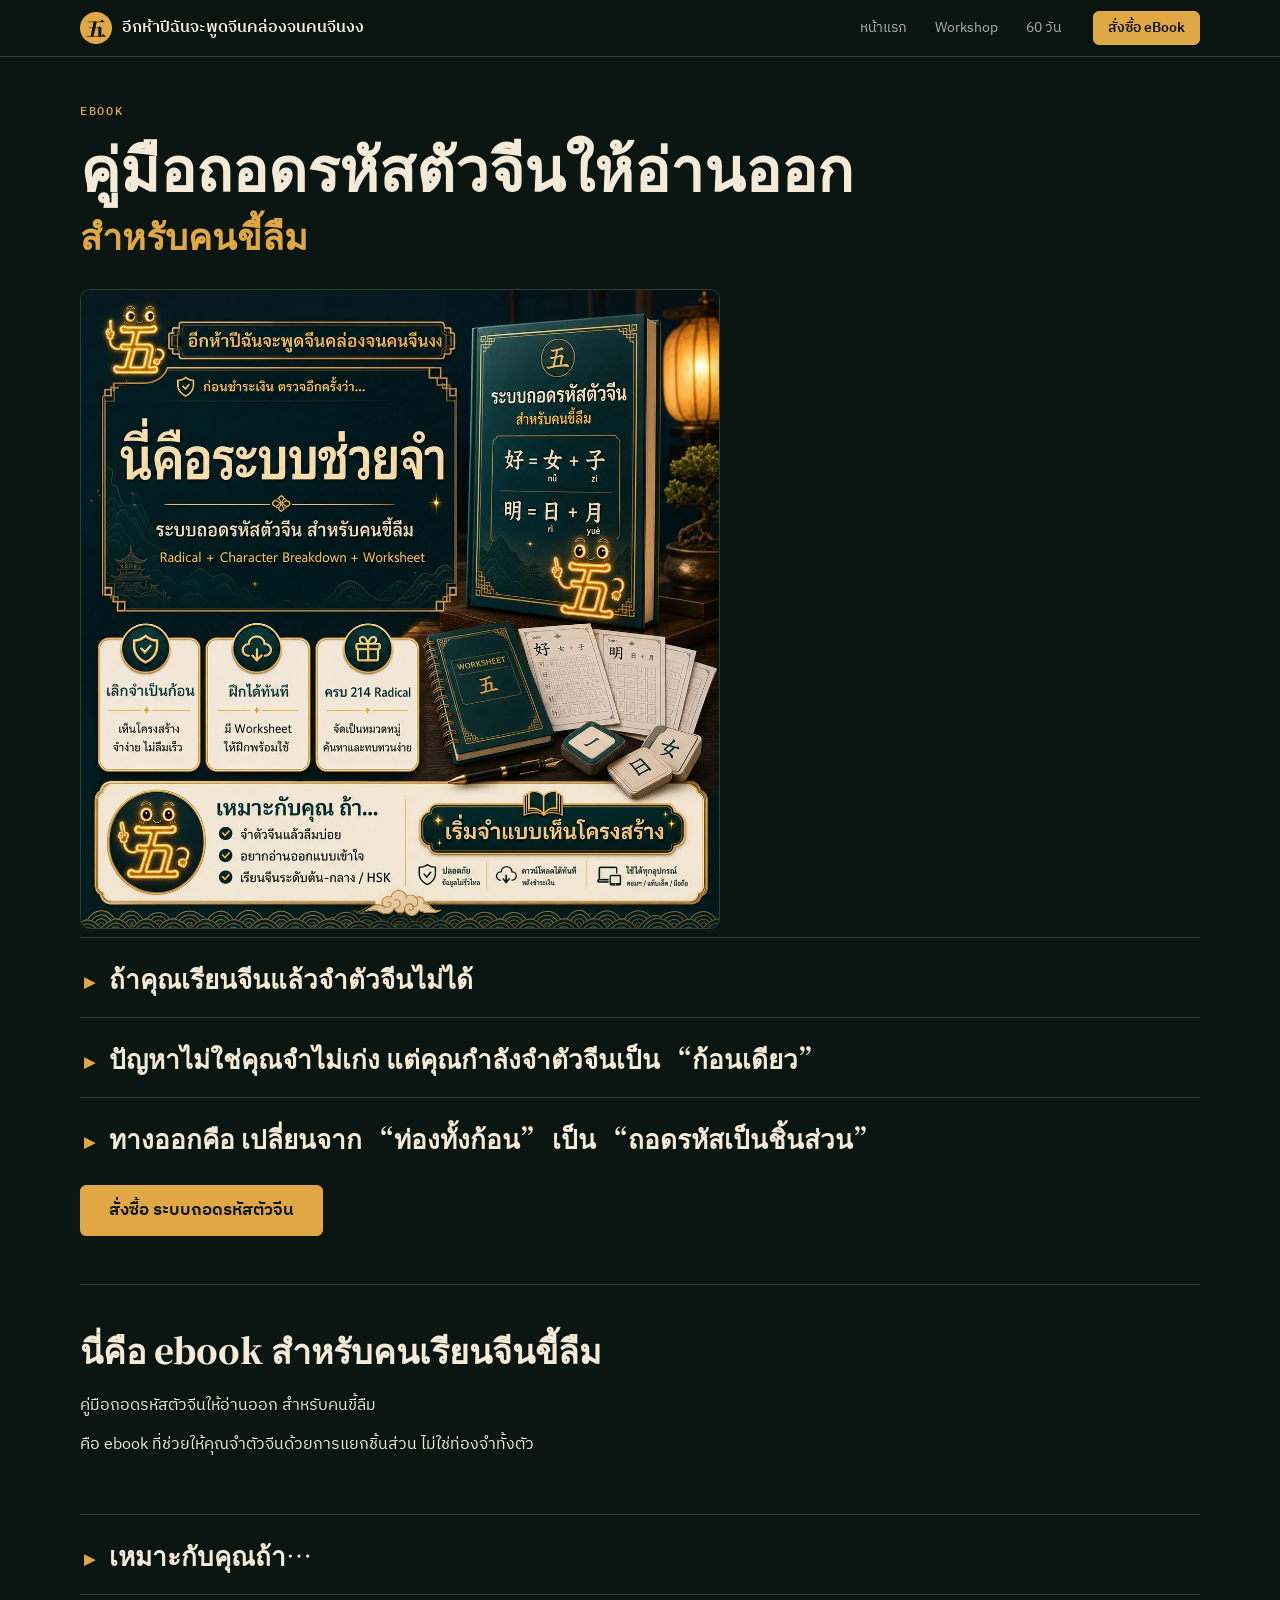
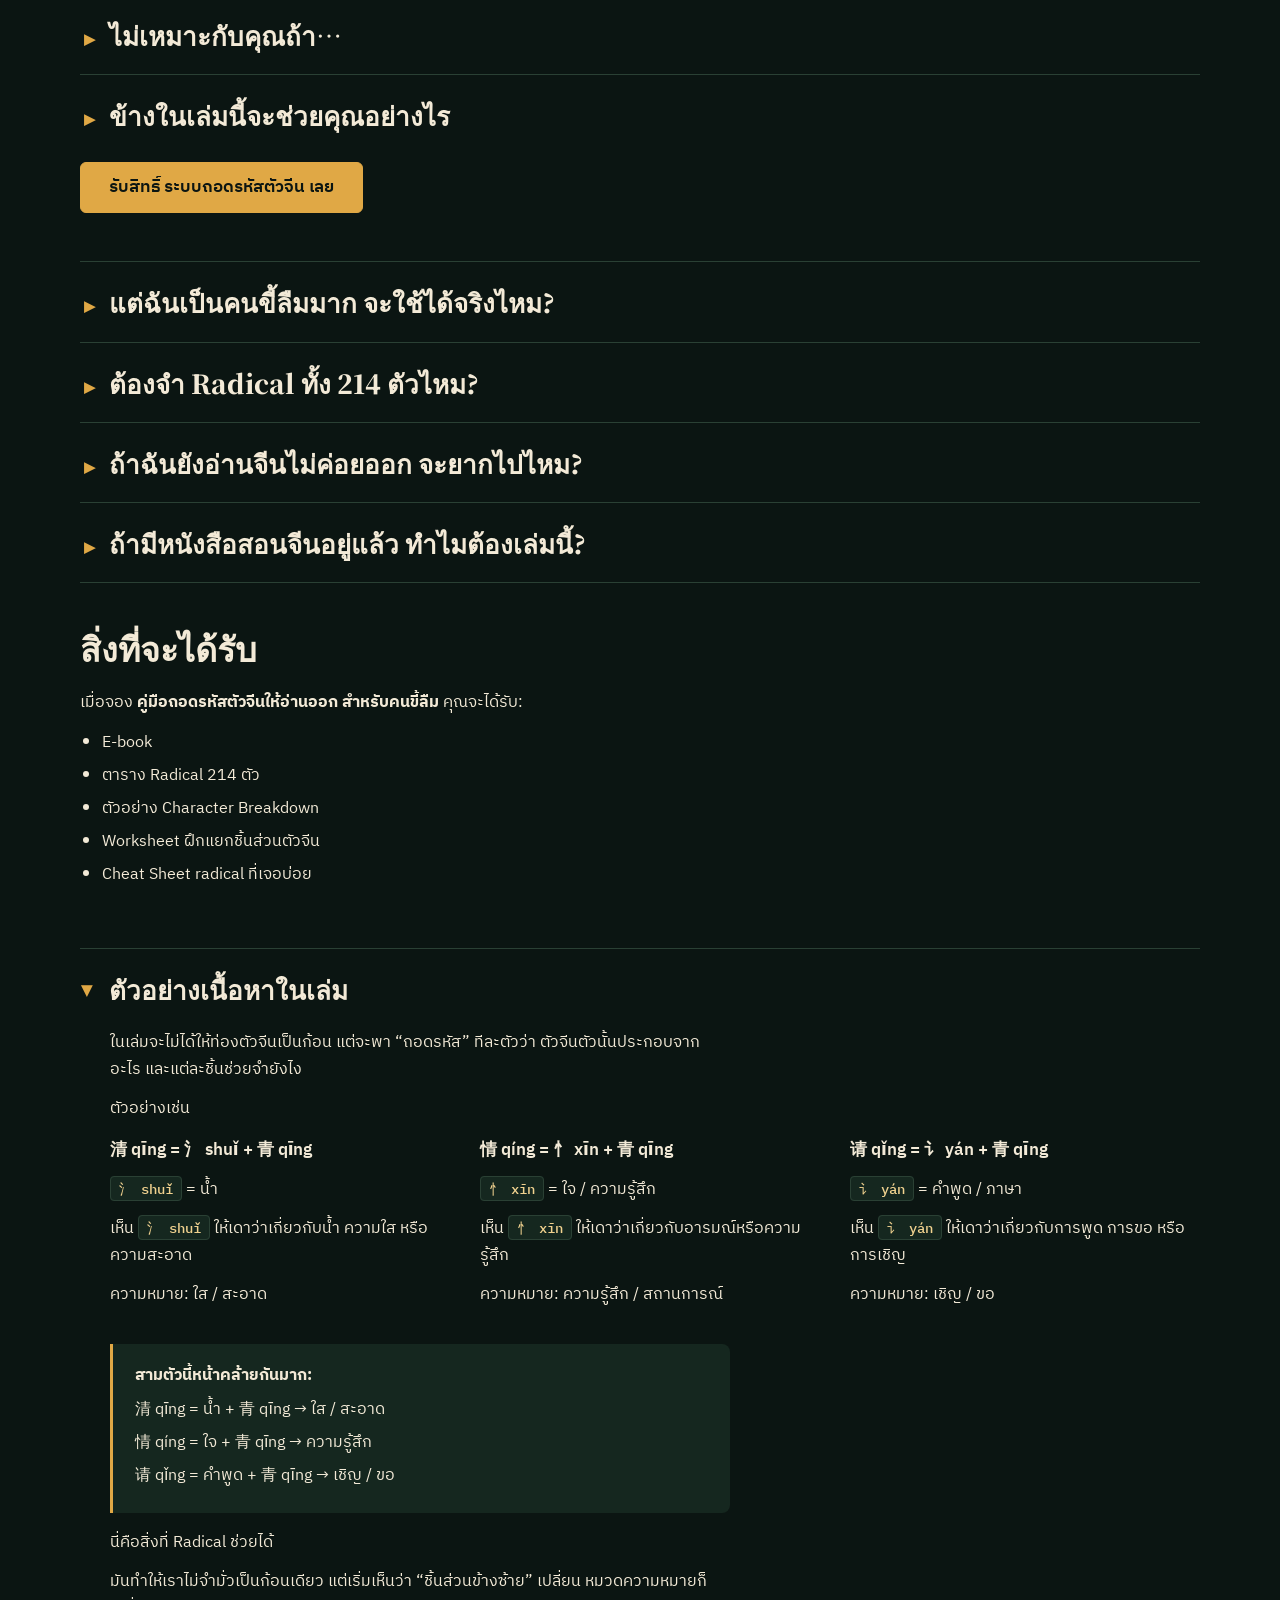
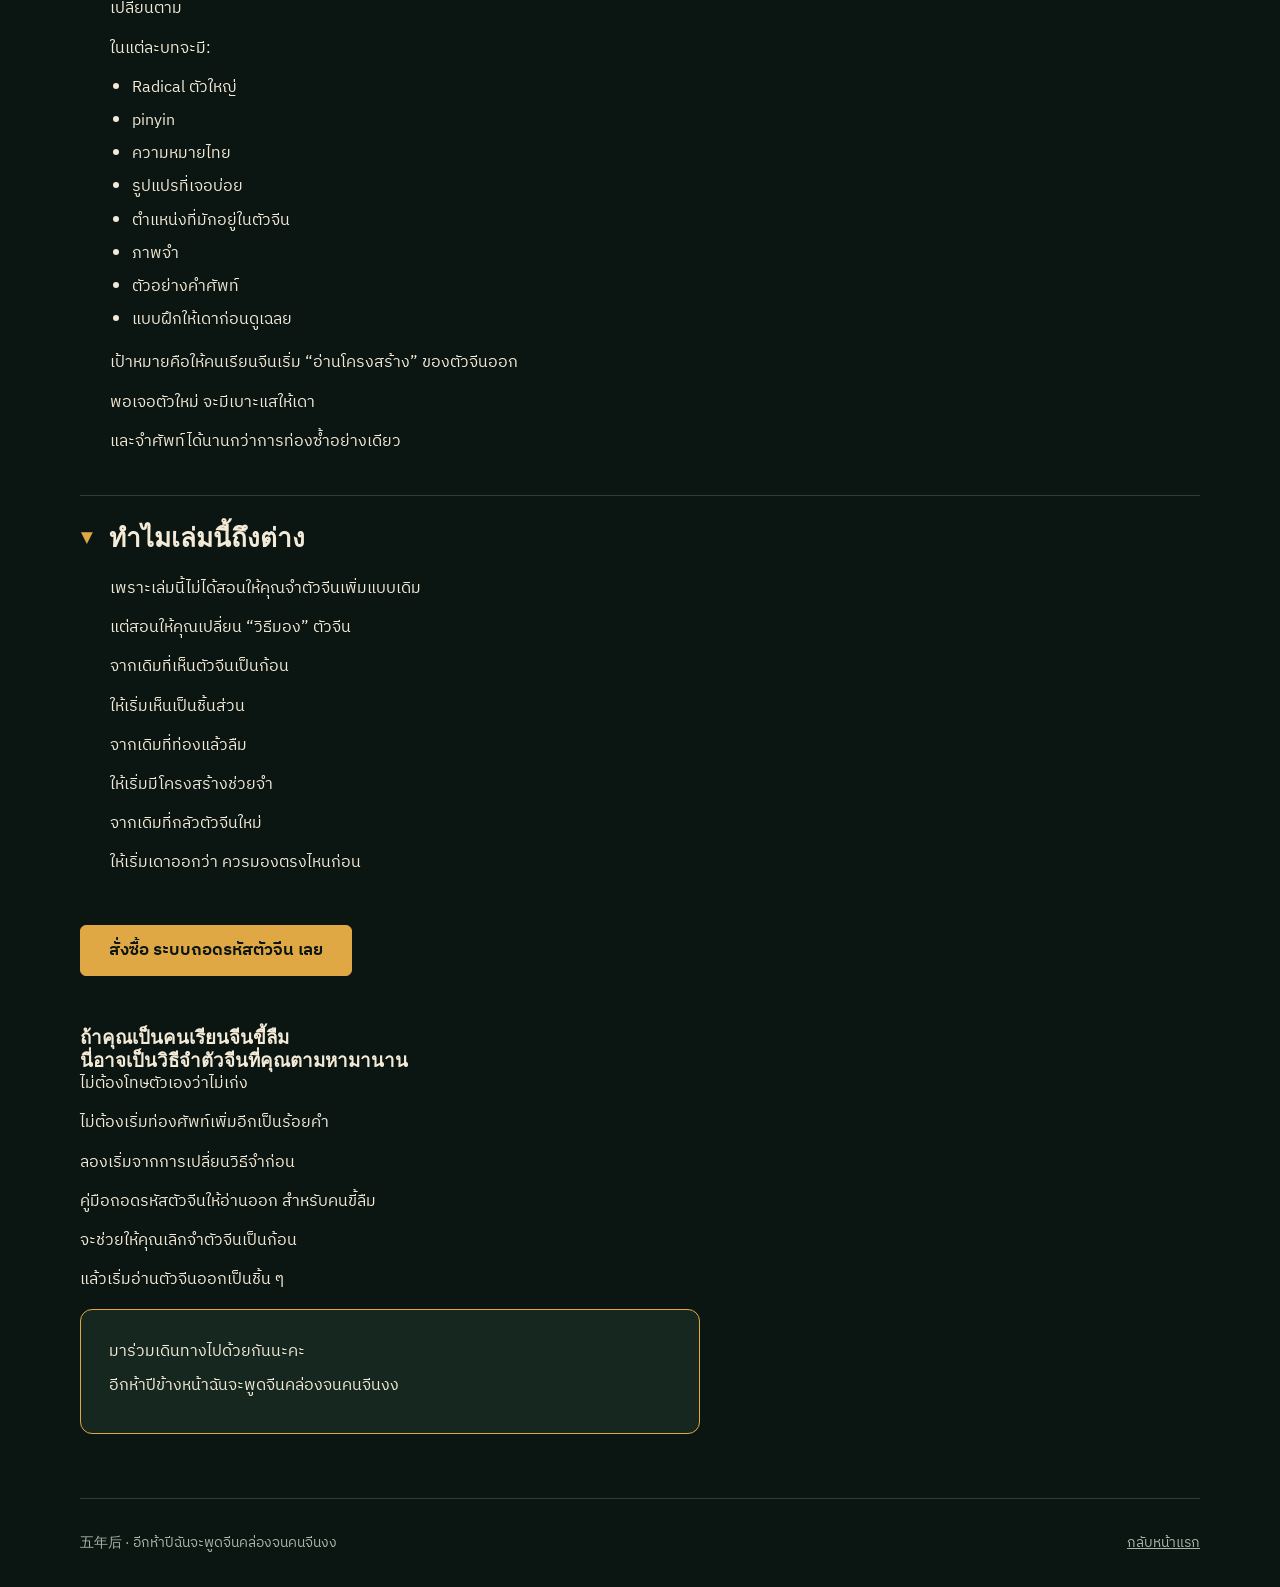
==== commit d91dabbc: "eBook: bold selected lines Co-Authored-By: Claude Sonnet 5.5 <noreply@anthropic.com> Claude-Session:" ====
--- a/ebook.html
+++ b/ebook.html
@@ -53,7 +53,7 @@
           <p>เปิดตำราทีไรก็เจอเส้นขีดเต็มหน้า จนไม่รู้ว่าจะเริ่มจำจากตรงไหน</p>
           <p>ท่องศัพท์จีนซ้ำ ๆ แต่พอเจอในประโยคจริงกลับอ่านไม่ออก</p>
           <p>ถ้าคุณเป็นคนเรียนจีนที่รู้สึกว่า</p>
-          <p>“ฉันไม่ได้ขี้เกียจนะ แต่ทำไมตัวจีนมันจำยากขนาดนี้”</p>
+          <p><strong>“ฉันไม่ได้ขี้เกียจนะ แต่ทำไมตัวจีนมันจำยากขนาดนี้”</strong></p>
         </div>
       </details>
       <details class="tg">
@@ -70,7 +70,7 @@
           <p>ส่วนไหนช่วยจำความหมาย</p>
           <p>และทำไมบางตัวถึงมีหน้าตาแบบนั้น</p>
           <p>สุดท้ายเลยกลายเป็นว่า</p>
-          <p>จำวันนี้ ลืมพรุ่งนี้ แล้วต้องเริ่มใหม่ซ้ำ ๆ</p>
+          <p><strong>จำวันนี้ ลืมพรุ่งนี้ แล้วต้องเริ่มใหม่ซ้ำ ๆ</strong></p>
         </div>
       </details>
       <details class="tg">
@@ -79,9 +79,9 @@
           <p>ตัวจีนจำนวนมากไม่ได้ถูกสร้างมาแบบสุ่ม</p>
           <p>แต่มักประกอบจากชิ้นส่วนเล็ก ๆ เช่น radical และส่วนประกอบอื่น ๆ</p>
           <p>เช่น</p>
-          <p class="eq">好 = 女 + 子</p>
-          <p class="eq">明 = 日 + 月</p>
-          <p class="eq">休 = 亻 + 木</p>
+          <p class="eq"><strong>好 = 女 + 子</strong></p>
+          <p class="eq"><strong>明 = 日 + 月</strong></p>
+          <p class="eq"><strong>休 = 亻 + 木</strong></p>
           <p>พอคุณเริ่มเห็นชิ้นส่วน</p>
           <p>ตัวจีนจะไม่ใช่รูปวาดแปลก ๆ อีกต่อไป</p>
           <p>แต่จะเริ่มกลายเป็นระบบที่มองออกว่า</p>
@@ -207,14 +207,14 @@
           <p>แปลว่าอะไร</p>
           <p>ใช้ยังไง</p>
           <p>แต่ไม่ได้หยุดพาคุณดูว่า</p>
-          <p>ตัวจีนตัวนี้ประกอบจากอะไร และควรจำตรงไหน</p>
+          <p><strong>ตัวจีนตัวนี้ประกอบจากอะไร และควรจำตรงไหน</strong></p>
           <p>เล่มนี้ไม่ได้มาแทนหนังสือเรียนจีน</p>
           <p>แต่มาเป็น “คู่มือช่วยจำตัวจีน” ที่ทำให้หนังสือเรียนเล่มอื่นอ่านง่ายขึ้น</p>
         </div>
       </details>
       <section class="sec">
         <h2>สิ่งที่จะได้รับ</h2>
-        <p>เมื่อจอง คู่มือถอดรหัสตัวจีนให้อ่านออก สำหรับคนขี้ลืม คุณจะได้รับ:</p>
+        <p>เมื่อจอง <strong>คู่มือถอดรหัสตัวจีนให้อ่านออก สำหรับคนขี้ลืม</strong> คุณจะได้รับ:</p>
         <ul>
           <li>E-book</li>
           <li>ตาราง Radical 214 ตัว</li>
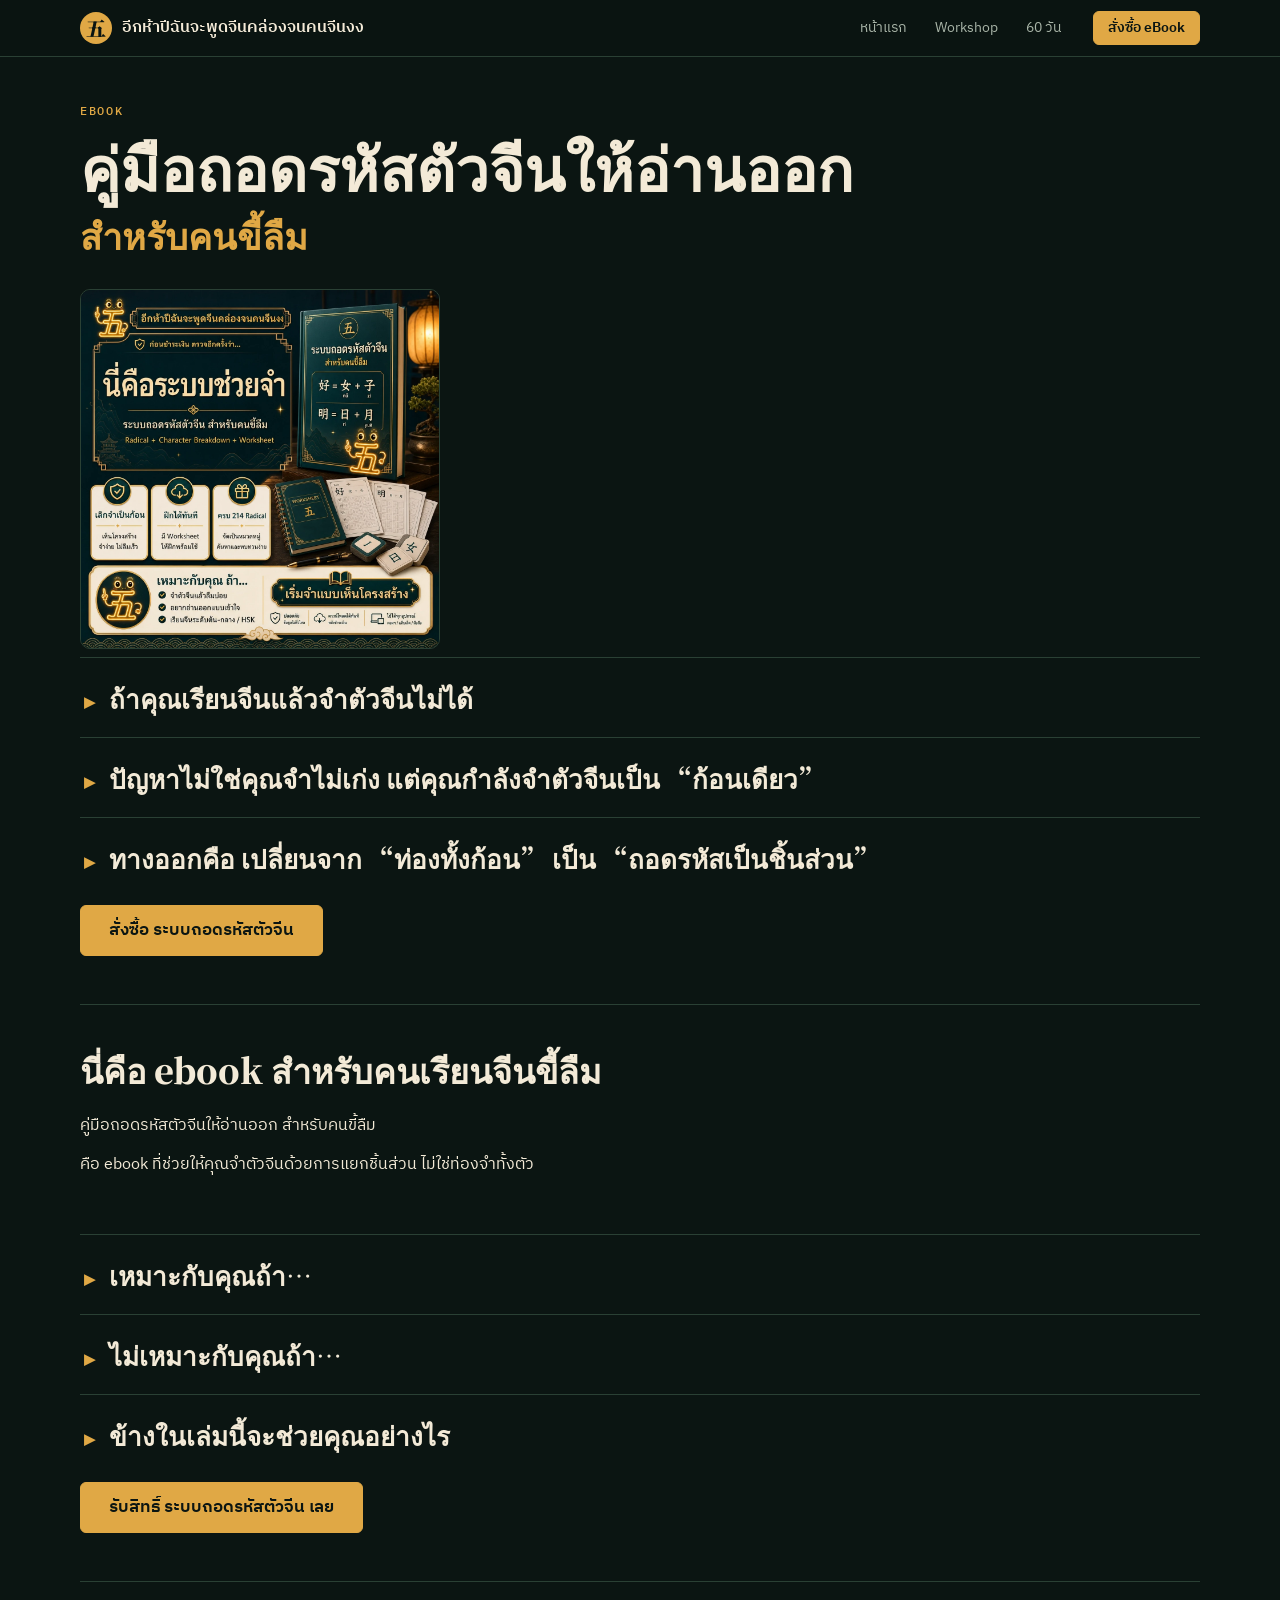
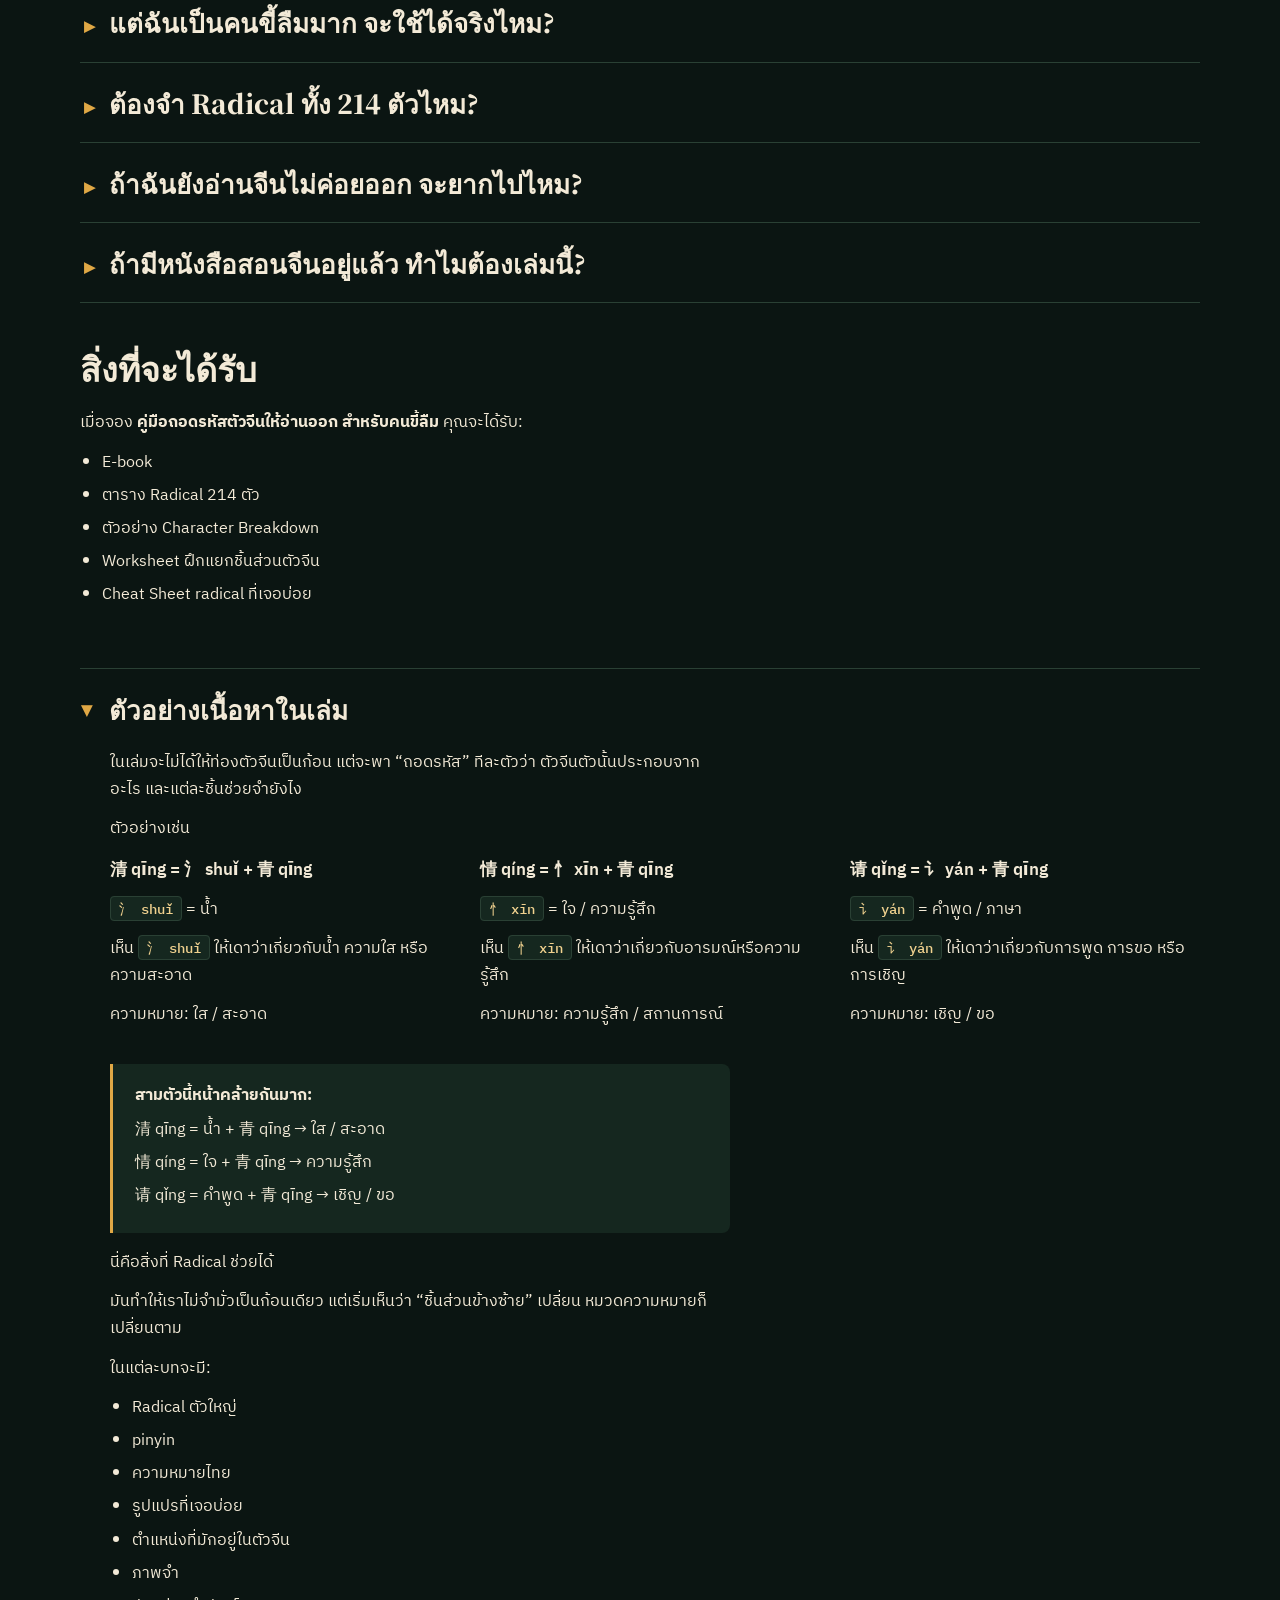
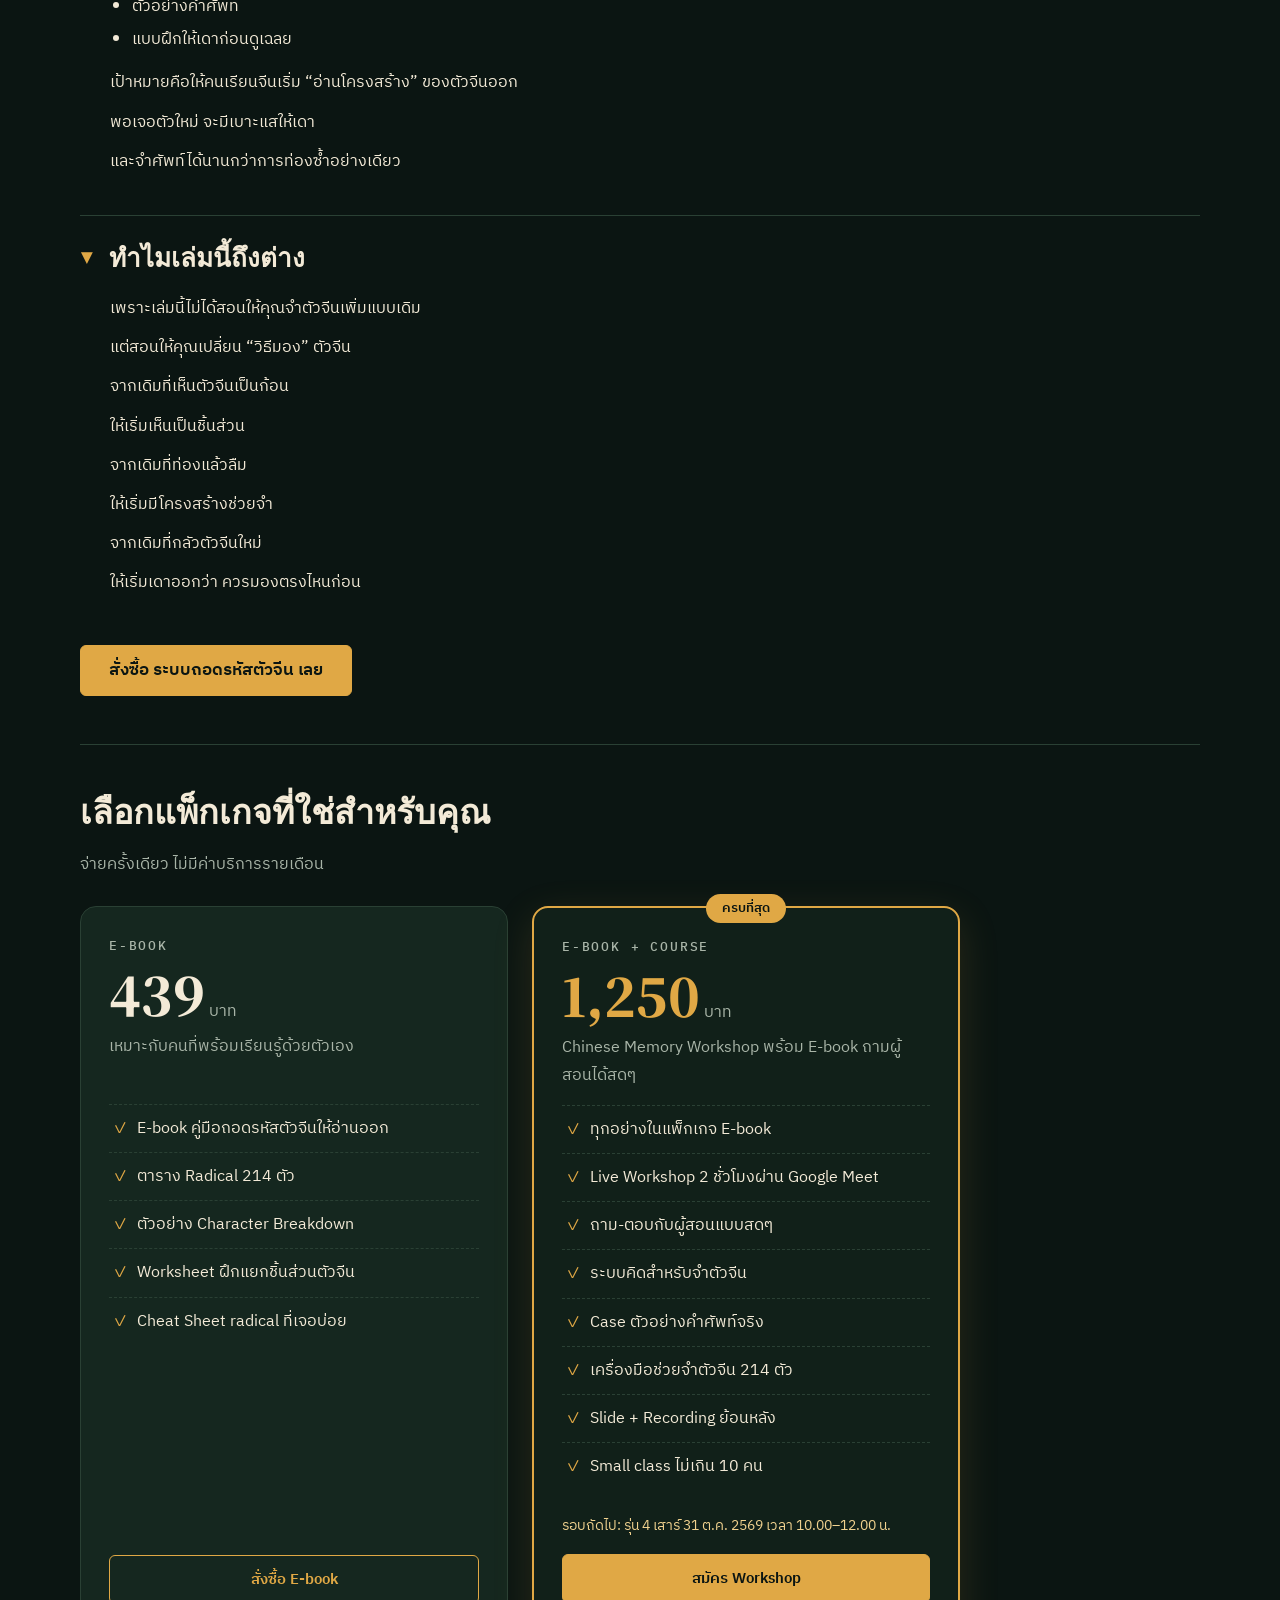
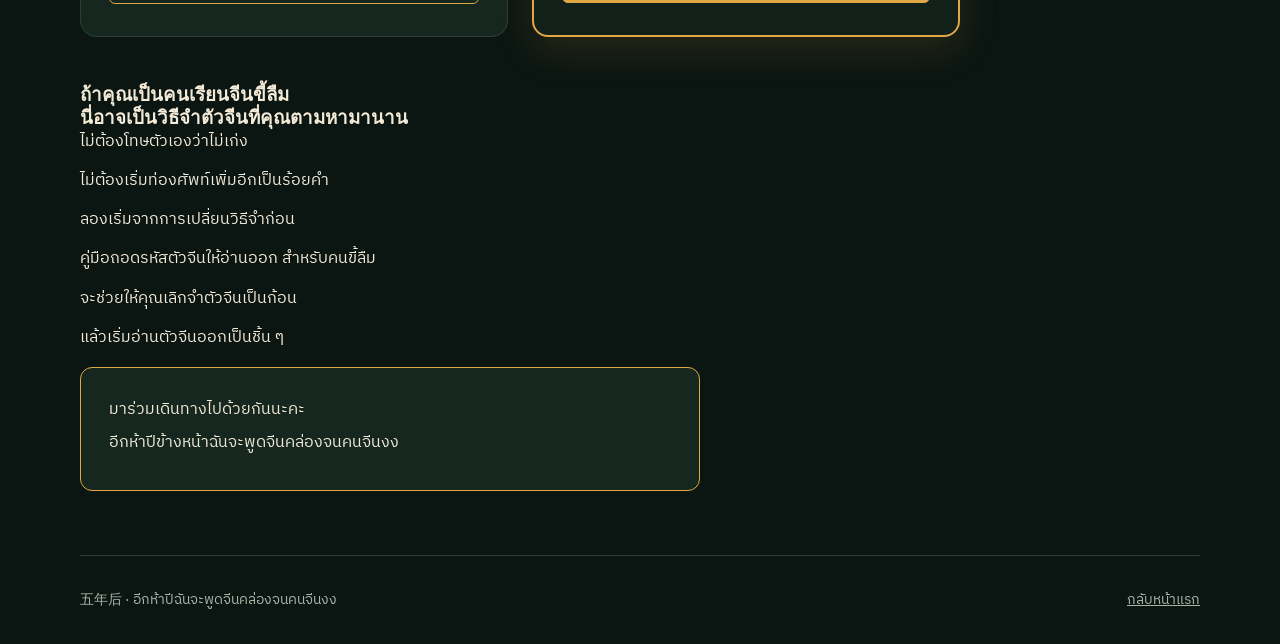
==== commit 5f365fe0: "eBook: add 2-plan pricing section, shrink cover image Co-Authored-By: Claude Sonnet 5.5 <noreply@ant" ====
--- a/ebook.html
+++ b/ebook.html
@@ -300,6 +300,51 @@
           >สั่งซื้อ ระบบถอดรหัสตัวจีน เลย</a
         >
       </div>
+      <section class="sec pricing" id="pricing">
+        <h2>เลือกแพ็กเกจที่ใช่สำหรับคุณ</h2>
+        <p class="pricing-note">จ่ายครั้งเดียว ไม่มีค่าบริการรายเดือน</p>
+        <div class="plans">
+          <div class="plan">
+            <p class="plan-name">E-BOOK</p>
+            <p class="plan-price"><b>439</b> บาท</p>
+            <p class="plan-desc">เหมาะกับคนที่พร้อมเรียนรู้ด้วยตัวเอง</p>
+            <ul>
+              <li>E-book คู่มือถอดรหัสตัวจีนให้อ่านออก</li>
+              <li>ตาราง Radical 214 ตัว</li>
+              <li>ตัวอย่าง Character Breakdown</li>
+              <li>Worksheet ฝึกแยกชิ้นส่วนตัวจีน</li>
+              <li>Cheat Sheet radical ที่เจอบ่อย</li>
+            </ul>
+            <a
+              class="btn ghost"
+              href="https://buy.stripe.com/cNidRbb0v3Go1HVfo928801"
+              target="_blank"
+              rel="noopener"
+              >สั่งซื้อ E-book</a
+            >
+          </div>
+          <div class="plan plan-pro">
+            <span class="plan-badge">ครบที่สุด</span>
+            <p class="plan-name">E-BOOK + COURSE</p>
+            <p class="plan-price"><b>1,250</b> บาท</p>
+            <p class="plan-desc">Chinese Memory Workshop พร้อม E-book ถามผู้สอนได้สดๆ</p>
+            <ul>
+              <li>ทุกอย่างในแพ็กเกจ E-book</li>
+              <li>Live Workshop 2 ชั่วโมงผ่าน Google Meet</li>
+              <li>ถาม-ตอบกับผู้สอนแบบสดๆ</li>
+              <li>ระบบคิดสำหรับจำตัวจีน</li>
+              <li>Case ตัวอย่างคำศัพท์จริง</li>
+              <li>เครื่องมือช่วยจำตัวจีน 214 ตัว</li>
+              <li>Slide + Recording ย้อนหลัง</li>
+              <li>Small class ไม่เกิน 10 คน</li>
+            </ul>
+            <p class="plan-round">รอบถัดไป: รุ่น 4 เสาร์ 31 ต.ค. 2569 เวลา 10.00–12.00 น.</p>
+            <a class="btn gold" href="https://www.facebook.com/" target="_blank" rel="noopener"
+              >สมัคร Workshop</a
+            >
+          </div>
+        </div>
+      </section>
       <h3>ถ้าคุณเป็นคนเรียนจีนขี้ลืม</h3>
       <h3>นี่อาจเป็นวิธีจำตัวจีนที่คุณตามหามานาน</h3>
       <p>ไม่ต้องโทษตัวเองว่าไม่เก่ง</p>
--- a/assets/style.css
+++ b/assets/style.css
@@ -1019,8 +1019,105 @@
 .eb .cover img {
   display: block;
   width: 100%;
-  max-width: 640px;
+  max-width: 360px;
   height: auto;
   border-radius: 10px;
   border: 1px solid var(--line);
 }
+
+/* pricing */
+.pricing-note {
+  color: var(--mute);
+}
+.plans {
+  display: grid;
+  grid-template-columns: repeat(2, 1fr);
+  gap: 24px;
+  max-width: 880px;
+  margin-top: 28px;
+  align-items: stretch;
+}
+.plan {
+  position: relative;
+  display: flex;
+  flex-direction: column;
+  min-width: 0;
+  background: var(--panel);
+  border: 1px solid var(--line);
+  border-radius: 16px;
+  padding: 32px 28px;
+}
+.plan-pro {
+  border: 2px solid var(--gold);
+  background: var(--ink-2);
+  box-shadow: 0 12px 40px rgba(224, 168, 69, 0.15);
+}
+.plan-badge {
+  position: absolute;
+  top: -14px;
+  left: 50%;
+  transform: translateX(-50%);
+  background: var(--gold);
+  color: var(--ink);
+  font: 600 13px/1 var(--f-body);
+  padding: 8px 16px;
+  border-radius: 999px;
+  white-space: nowrap;
+}
+.eb .plan p {
+  margin: 0;
+}
+.plan-name {
+  font: 500 13px/1 var(--f-mono);
+  letter-spacing: 0.14em;
+  color: var(--mute);
+}
+.eb .plan .plan-price {
+  margin: 16px 0 8px;
+  color: var(--mute);
+}
+.plan-price b {
+  font: 900 52px/1 var(--f-han);
+  color: var(--paper);
+}
+.plan-pro .plan-price b {
+  color: var(--gold);
+}
+.plan-desc {
+  color: var(--mute);
+  min-height: 3.4em;
+}
+.eb .plan ul {
+  list-style: none;
+  padding: 0;
+  margin: 16px 0 24px;
+  flex: 1;
+}
+.eb .plan li {
+  padding: 10px 0 10px 28px;
+  border-top: 1px dashed var(--line);
+  position: relative;
+  margin: 0;
+}
+.eb .plan li::before {
+  content: "✓";
+  position: absolute;
+  left: 4px;
+  color: var(--gold);
+}
+.plan-round {
+  font-size: 14px;
+  color: var(--gold-soft);
+  margin-bottom: 16px !important;
+}
+.plan .btn {
+  justify-content: center;
+  width: 100%;
+  padding: 16px;
+}
+@media (max-width: 760px) {
+  .plans {
+    grid-template-columns: 1fr;
+    gap: 32px;
+  }
+}
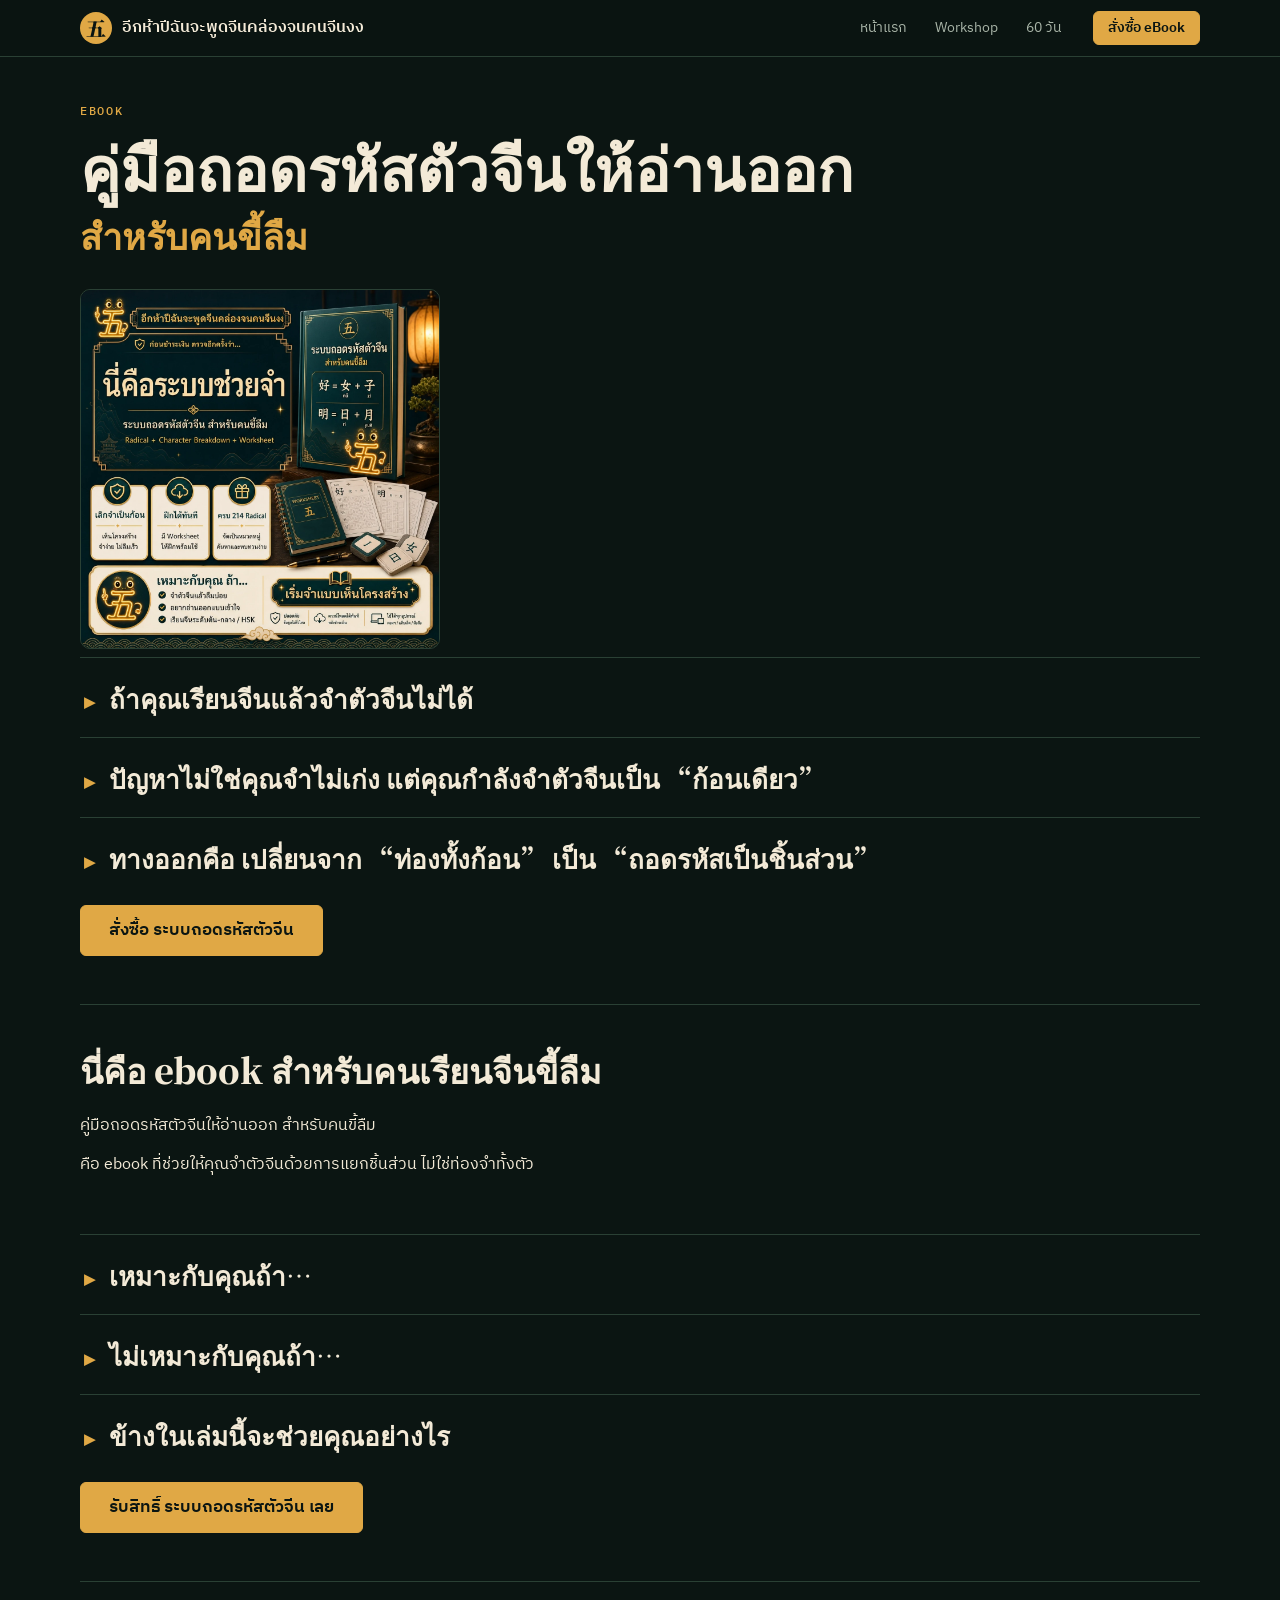
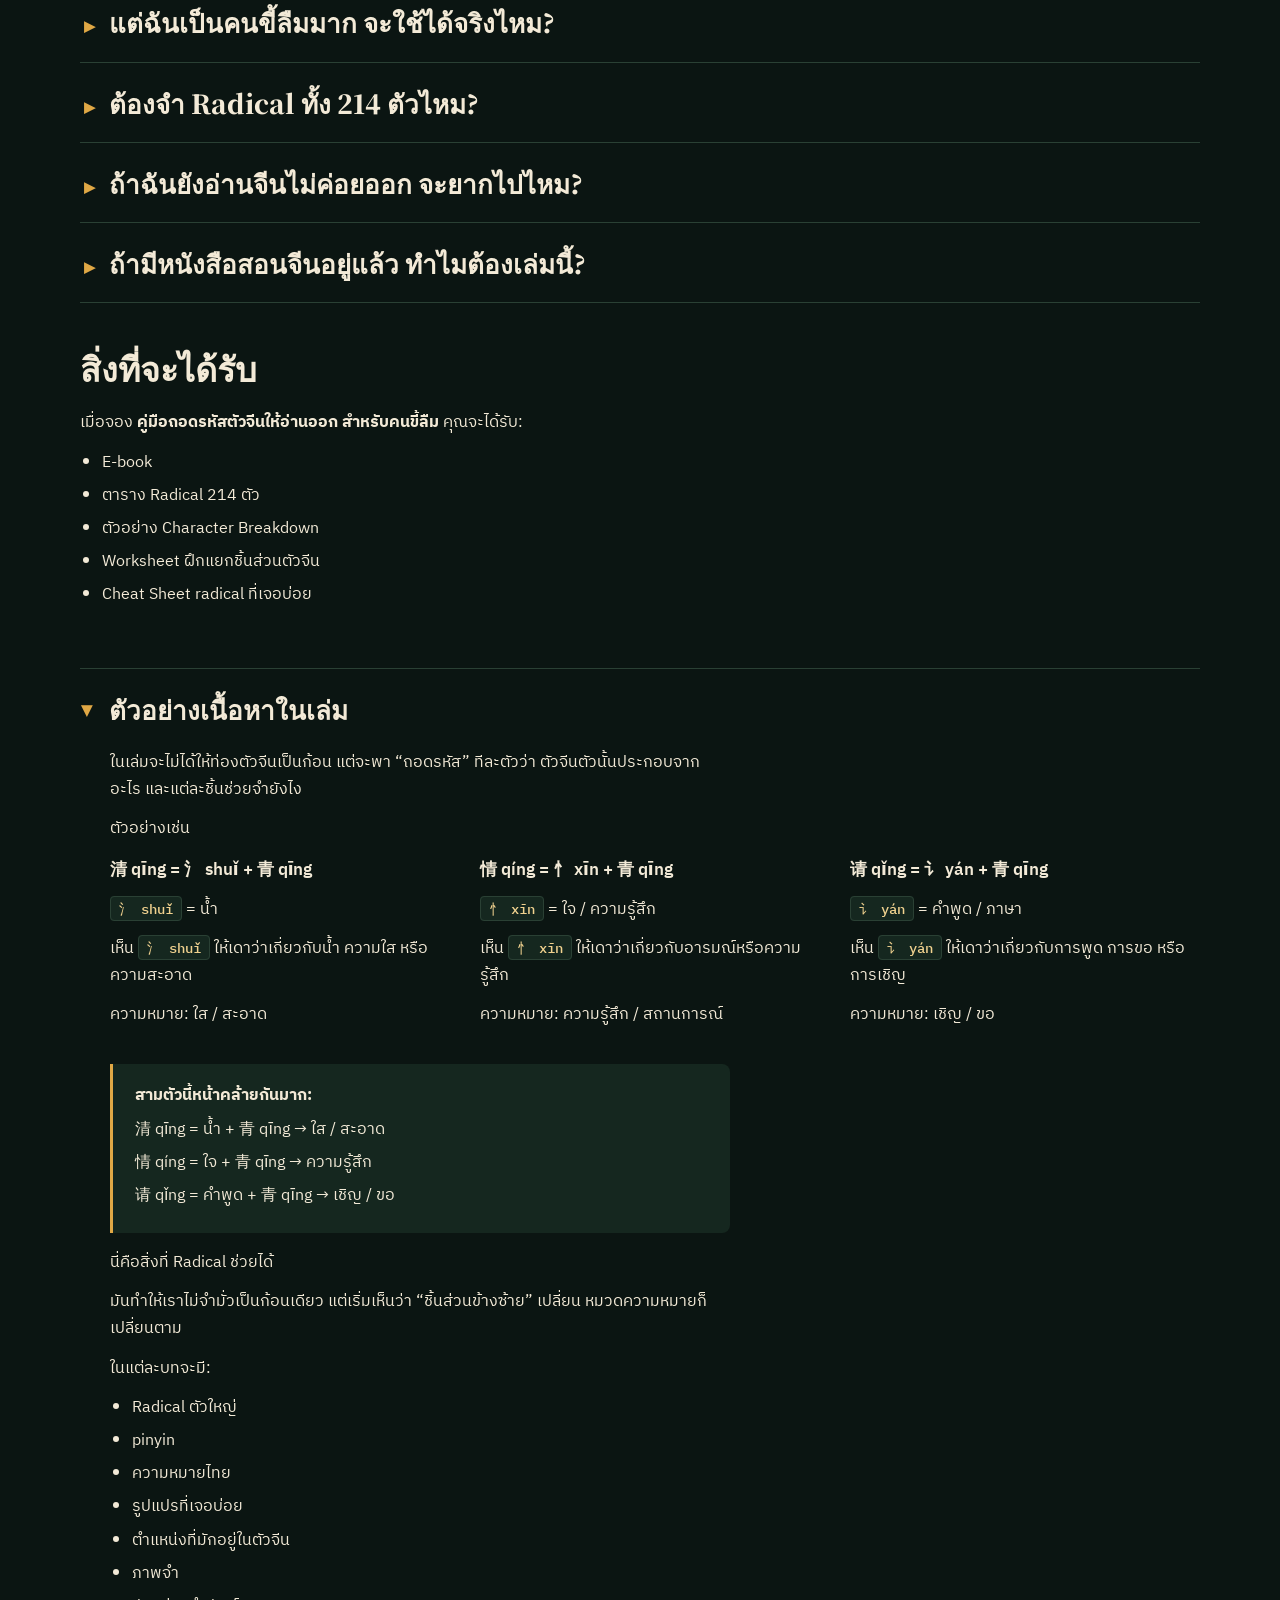
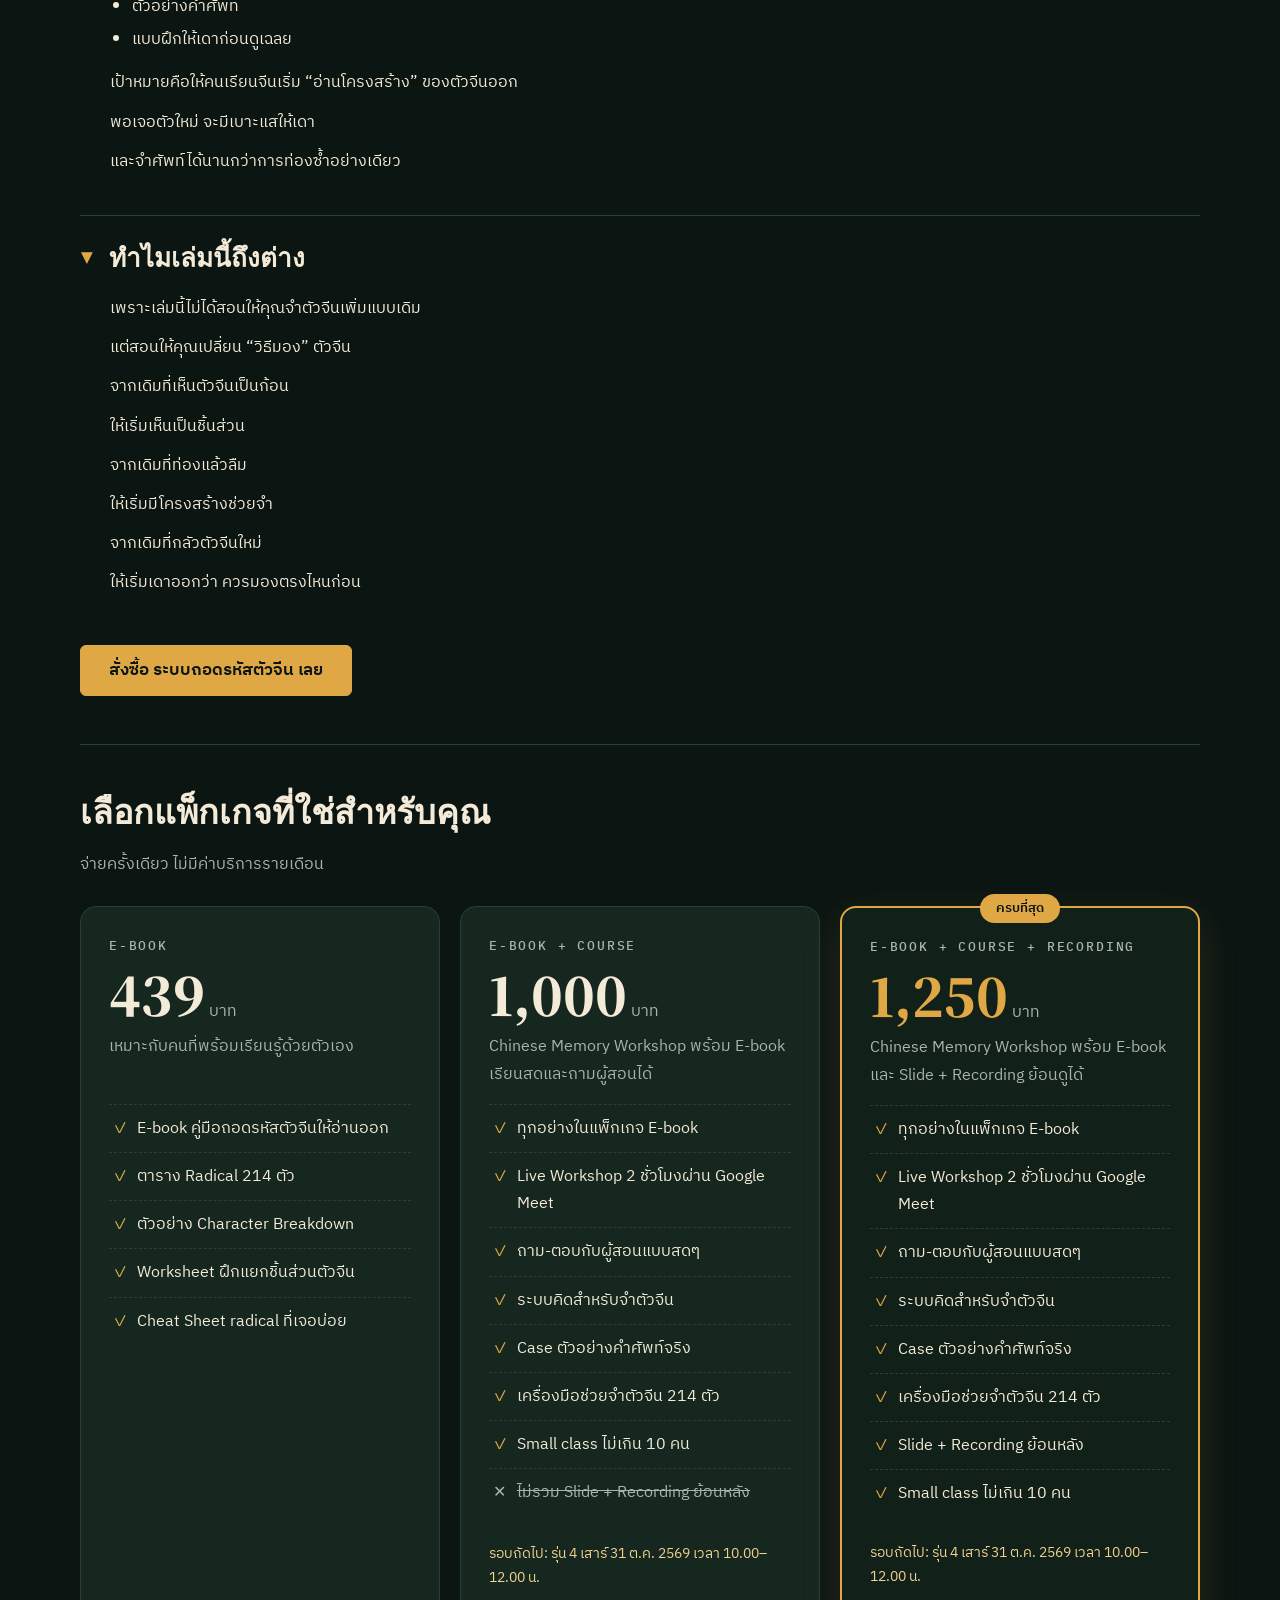
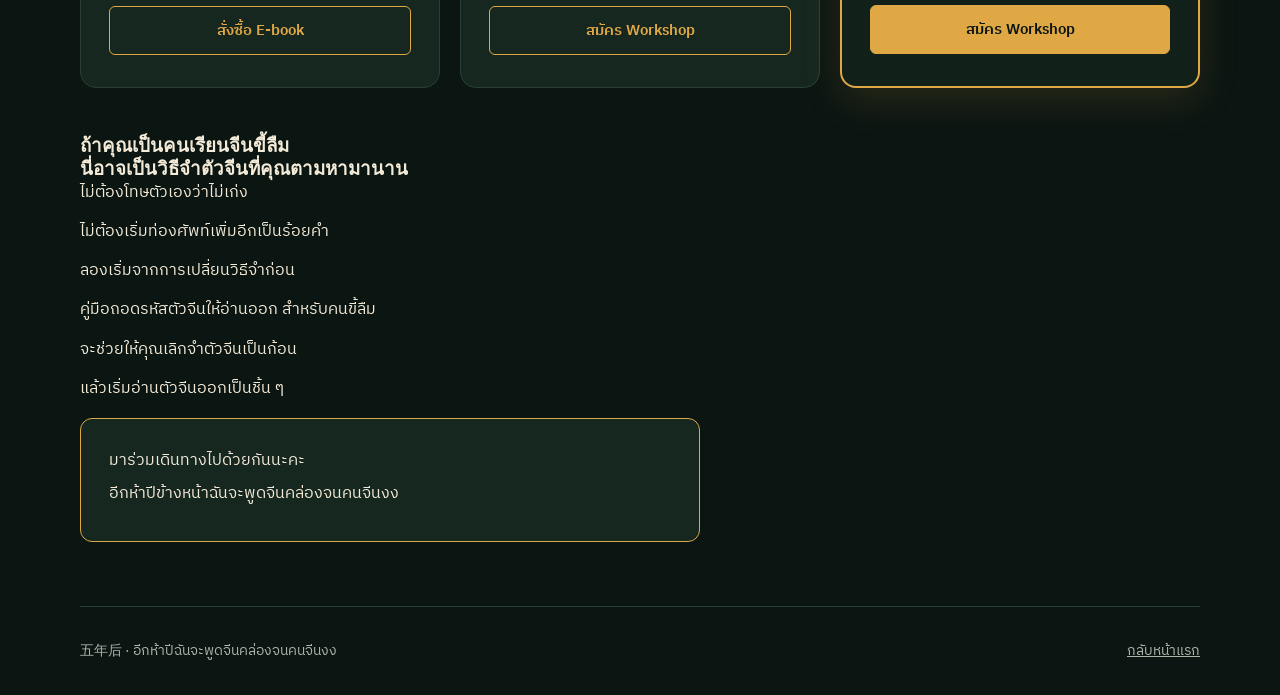
==== commit ff0d01f1: "eBook: add 1,000 baht middle plan; top CTAs scroll to pricing Co-Authored-By: Claude Sonnet 5.5 <nor" ====
--- a/ebook.html
+++ b/ebook.html
@@ -24,13 +24,7 @@
           <a href="index.html">หน้าแรก</a><a href="index.html#workshop">Workshop</a
           ><a href="index.html#path">60 วัน</a>
         </div>
-        <a
-          class="btn gold navbtn"
-          href="https://buy.stripe.com/cNidRbb0v3Go1HVfo928801"
-          target="_blank"
-          rel="noopener"
-          >สั่งซื้อ eBook</a
-        >
+        <a class="btn gold navbtn" href="#pricing">สั่งซื้อ eBook</a>
       </div>
     </nav>
     <main class="wrap eb">
@@ -92,13 +86,7 @@
         </div>
       </details>
       <div class="cta-row">
-        <a
-          class="btn gold"
-          href="https://buy.stripe.com/cNidRbb0v3Go1HVfo928801"
-          target="_blank"
-          rel="noopener"
-          >สั่งซื้อ ระบบถอดรหัสตัวจีน</a
-        >
+        <a class="btn gold" href="#pricing">สั่งซื้อ ระบบถอดรหัสตัวจีน</a>
       </div>
       <section class="sec">
         <h2>นี่คือ ebook สำหรับคนเรียนจีนขี้ลืม</h2>
@@ -153,13 +141,7 @@
         </div>
       </details>
       <div class="cta-row">
-        <a
-          class="btn gold"
-          href="https://buy.stripe.com/cNidRbb0v3Go1HVfo928801"
-          target="_blank"
-          rel="noopener"
-          >รับสิทธิ์ ระบบถอดรหัสตัวจีน เลย</a
-        >
+        <a class="btn gold" href="#pricing">รับสิทธิ์ ระบบถอดรหัสตัวจีน เลย</a>
       </div>
       <details class="tg">
         <summary>แต่ฉันเป็นคนขี้ลืมมาก จะใช้ได้จริงไหม?</summary>
@@ -292,13 +274,7 @@
         </div>
       </details>
       <div class="cta-row">
-        <a
-          class="btn gold"
-          href="https://buy.stripe.com/cNidRbb0v3Go1HVfo928801"
-          target="_blank"
-          rel="noopener"
-          >สั่งซื้อ ระบบถอดรหัสตัวจีน เลย</a
-        >
+        <a class="btn gold" href="#pricing">สั่งซื้อ ระบบถอดรหัสตัวจีน เลย</a>
       </div>
       <section class="sec pricing" id="pricing">
         <h2>เลือกแพ็กเกจที่ใช่สำหรับคุณ</h2>
@@ -323,11 +299,33 @@
               >สั่งซื้อ E-book</a
             >
           </div>
+          <div class="plan">
+            <p class="plan-name">E-BOOK + COURSE</p>
+            <p class="plan-price"><b>1,000</b> บาท</p>
+            <p class="plan-desc">Chinese Memory Workshop พร้อม E-book เรียนสดและถามผู้สอนได้</p>
+            <ul>
+              <li>ทุกอย่างในแพ็กเกจ E-book</li>
+              <li>Live Workshop 2 ชั่วโมงผ่าน Google Meet</li>
+              <li>ถาม-ตอบกับผู้สอนแบบสดๆ</li>
+              <li>ระบบคิดสำหรับจำตัวจีน</li>
+              <li>Case ตัวอย่างคำศัพท์จริง</li>
+              <li>เครื่องมือช่วยจำตัวจีน 214 ตัว</li>
+              <li>Small class ไม่เกิน 10 คน</li>
+              <li class="no">ไม่รวม Slide + Recording ย้อนหลัง</li>
+            </ul>
+            <p class="plan-round">รอบถัดไป: รุ่น 4 เสาร์ 31 ต.ค. 2569 เวลา 10.00–12.00 น.</p>
+            <!-- TODO: replace href with the Stripe link for the 1,000 baht plan -->
+            <a class="btn ghost" href="https://www.facebook.com/" target="_blank" rel="noopener"
+              >สมัคร Workshop</a
+            >
+          </div>
           <div class="plan plan-pro">
             <span class="plan-badge">ครบที่สุด</span>
-            <p class="plan-name">E-BOOK + COURSE</p>
+            <p class="plan-name">E-BOOK + COURSE + RECORDING</p>
             <p class="plan-price"><b>1,250</b> บาท</p>
-            <p class="plan-desc">Chinese Memory Workshop พร้อม E-book ถามผู้สอนได้สดๆ</p>
+            <p class="plan-desc">
+              Chinese Memory Workshop พร้อม E-book และ Slide + Recording ย้อนดูได้
+            </p>
             <ul>
               <li>ทุกอย่างในแพ็กเกจ E-book</li>
               <li>Live Workshop 2 ชั่วโมงผ่าน Google Meet</li>
@@ -339,6 +337,7 @@
               <li>Small class ไม่เกิน 10 คน</li>
             </ul>
             <p class="plan-round">รอบถัดไป: รุ่น 4 เสาร์ 31 ต.ค. 2569 เวลา 10.00–12.00 น.</p>
+            <!-- TODO: replace href with the Stripe link for the 1,250 baht plan -->
             <a class="btn gold" href="https://www.facebook.com/" target="_blank" rel="noopener"
               >สมัคร Workshop</a
             >
--- a/assets/style.css
+++ b/assets/style.css
@@ -1031,9 +1031,8 @@
 }
 .plans {
   display: grid;
-  grid-template-columns: repeat(2, 1fr);
-  gap: 24px;
-  max-width: 880px;
+  grid-template-columns: repeat(3, 1fr);
+  gap: 20px;
   margin-top: 28px;
   align-items: stretch;
 }
@@ -1115,9 +1114,18 @@
   width: 100%;
   padding: 16px;
 }
-@media (max-width: 760px) {
+@media (max-width: 960px) {
   .plans {
     grid-template-columns: 1fr;
     gap: 32px;
   }
 }
+
+.eb .plan li.no {
+  color: var(--mute);
+  text-decoration: line-through;
+}
+.eb .plan li.no::before {
+  content: "✕";
+  color: var(--mute);
+}
